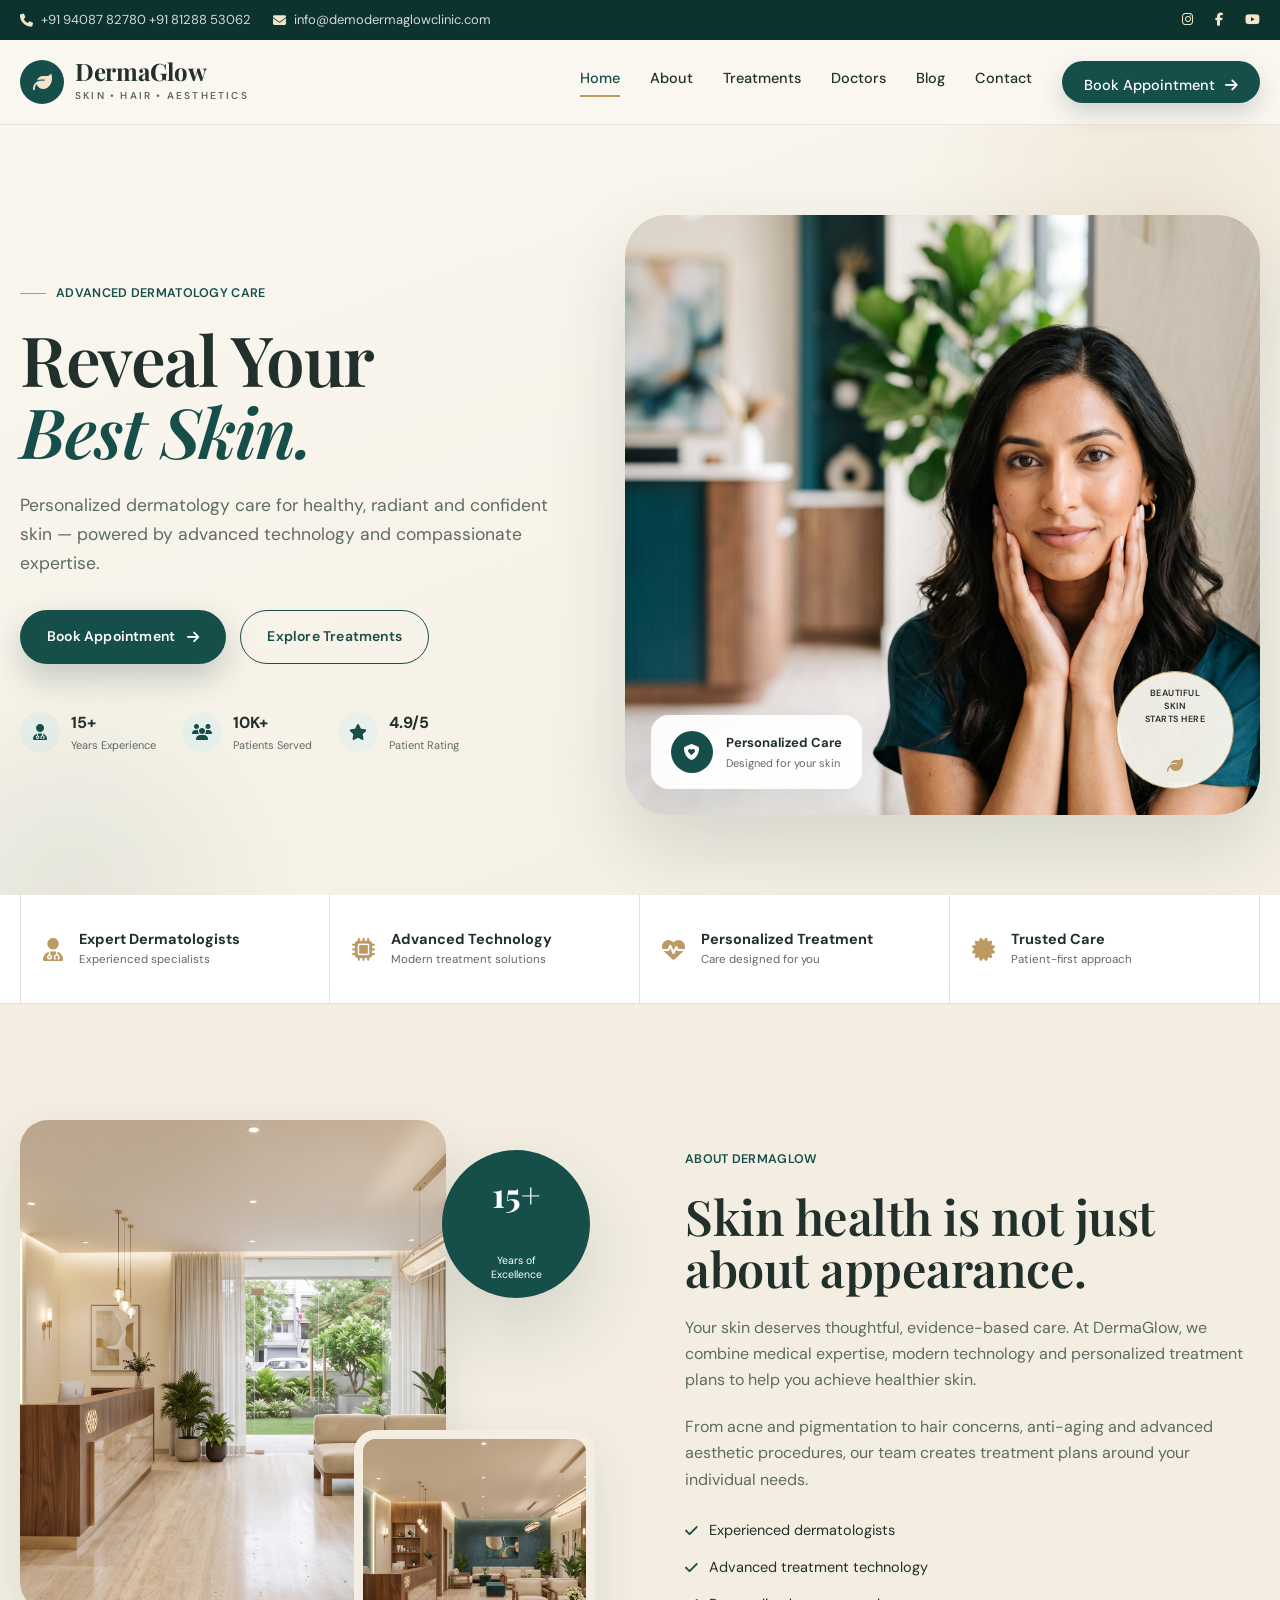
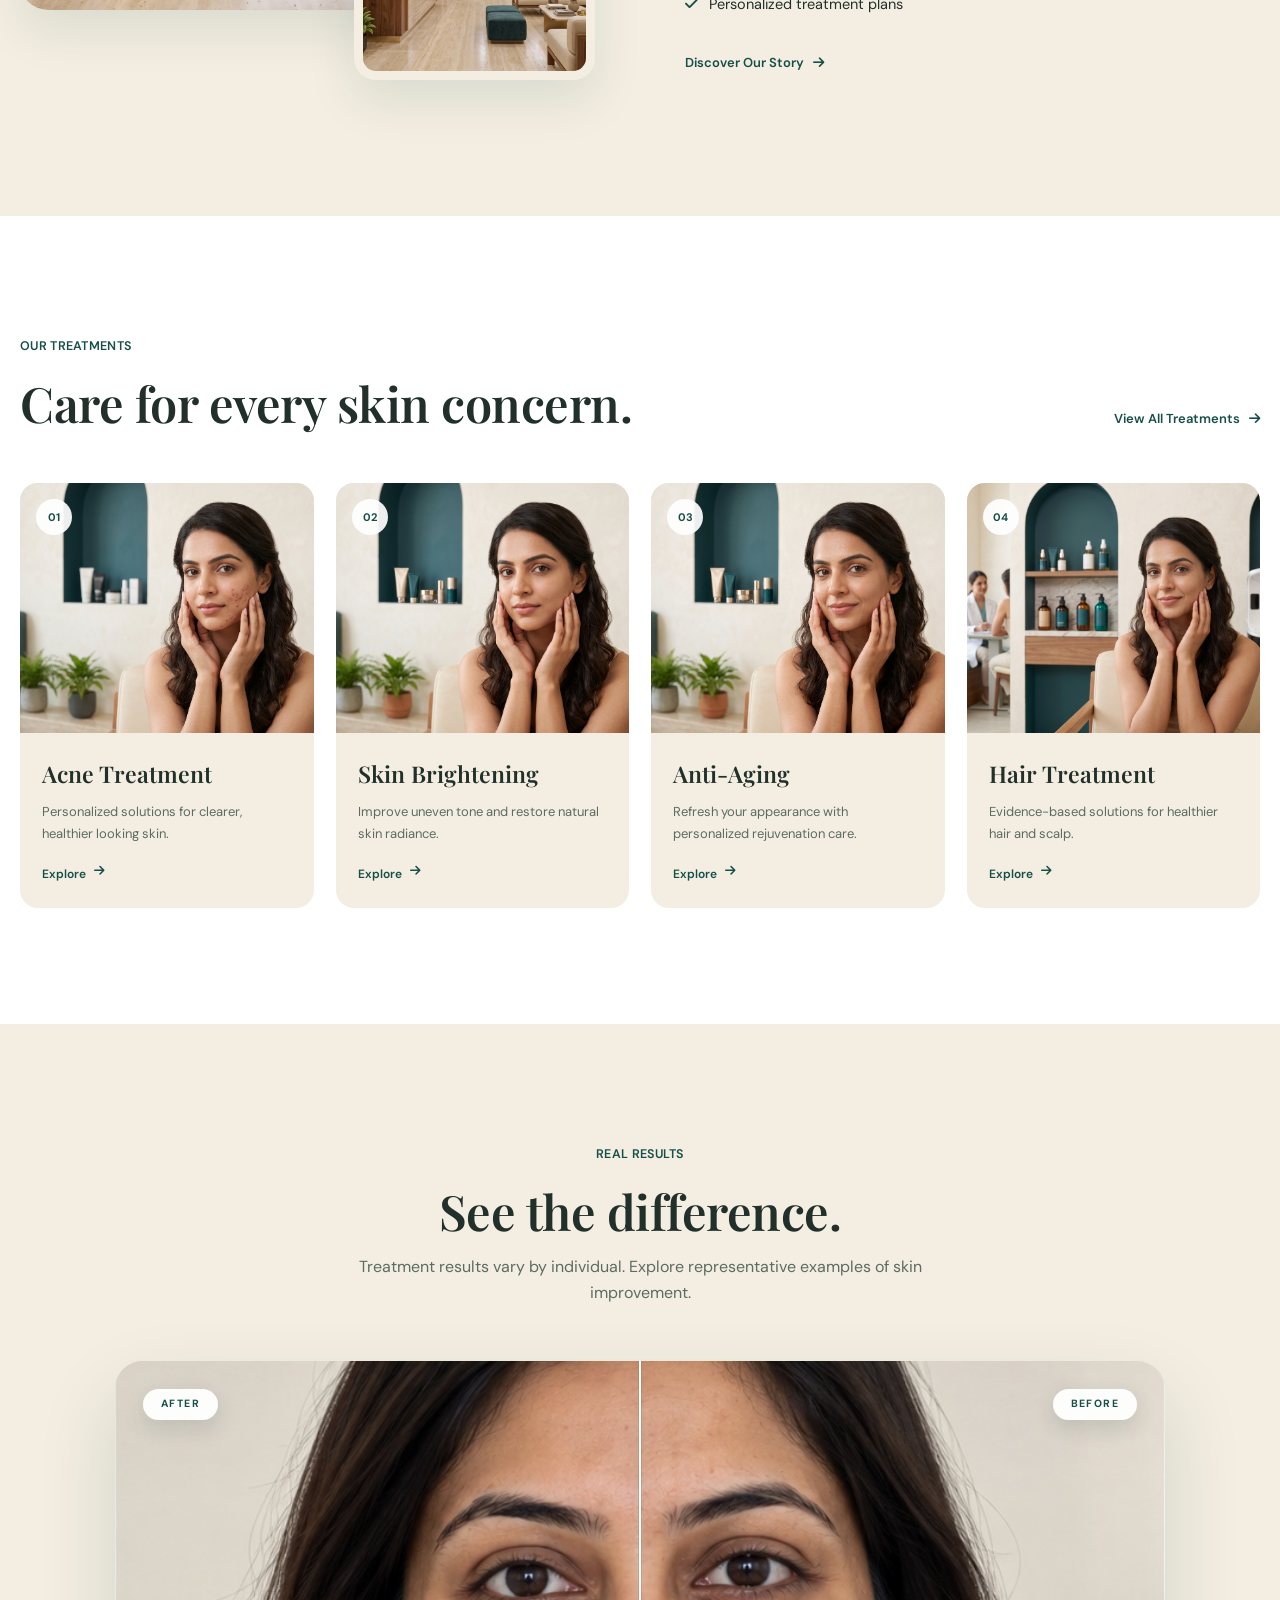
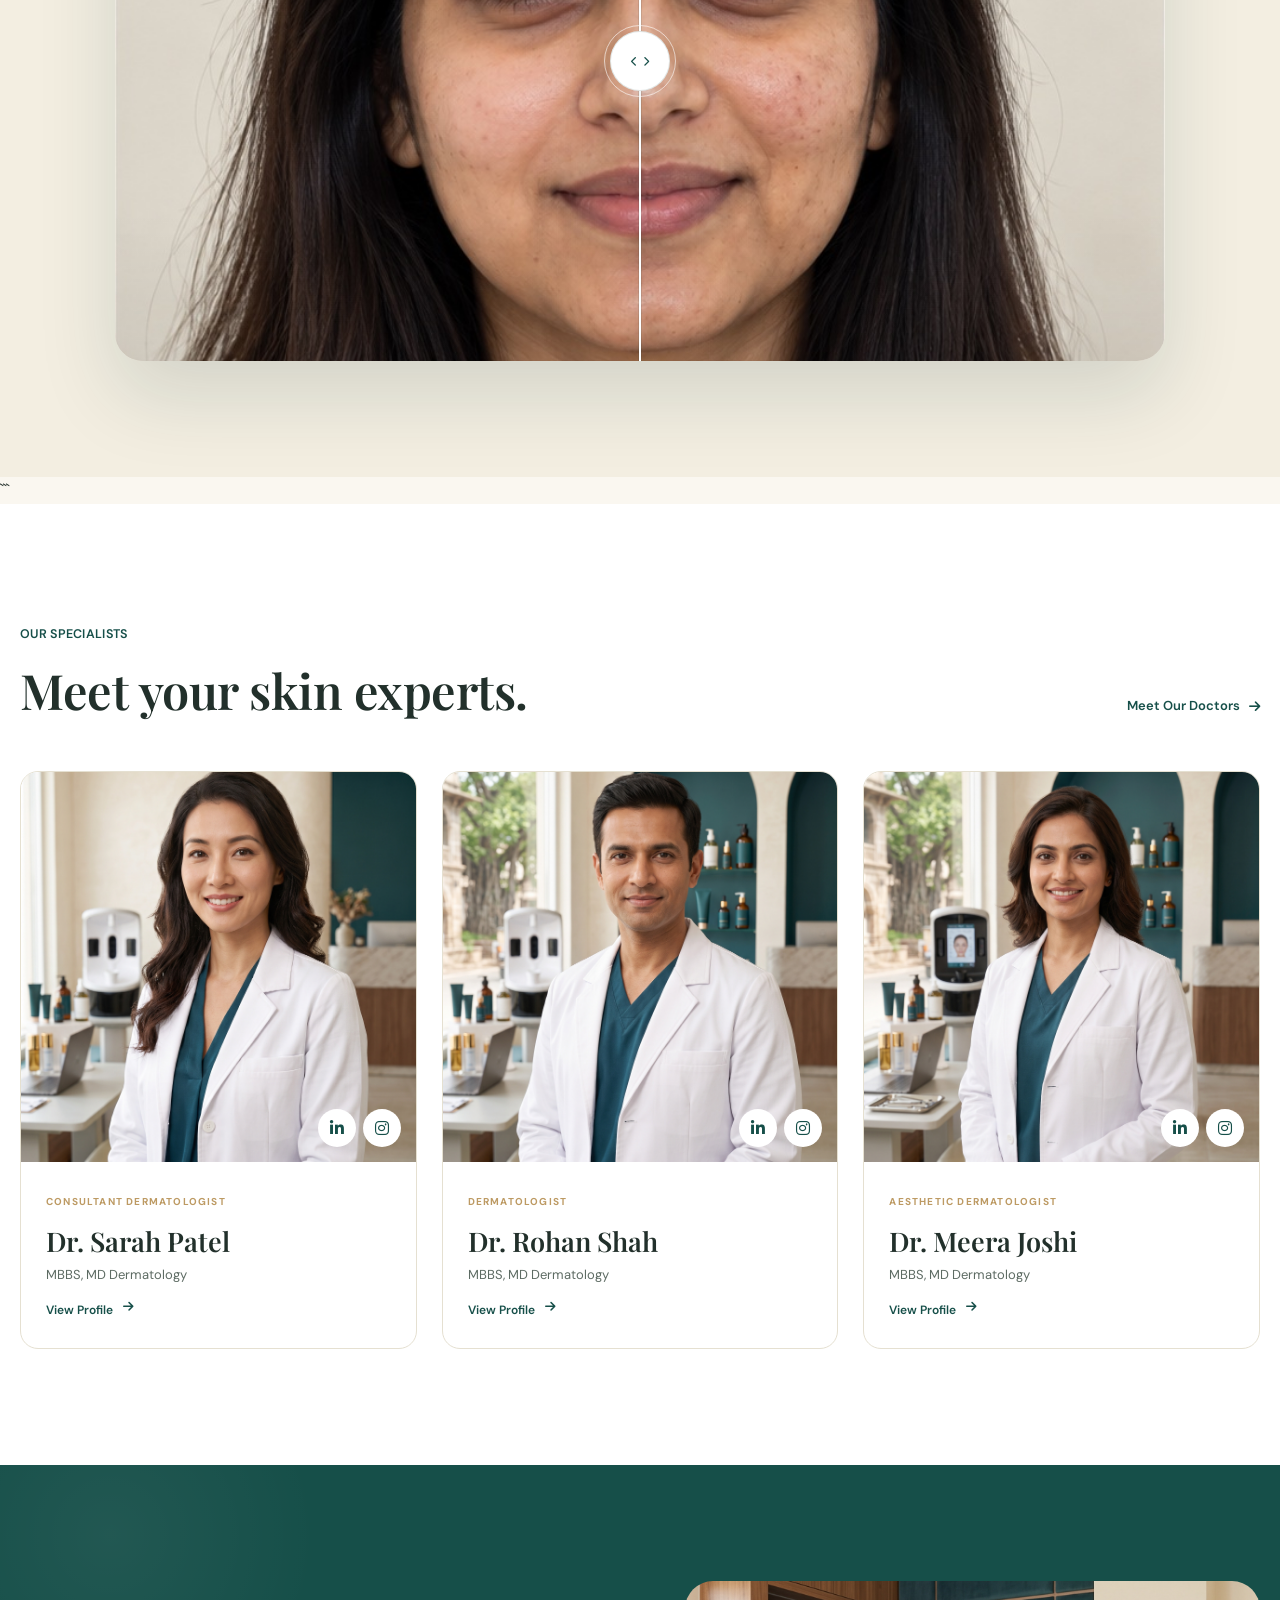
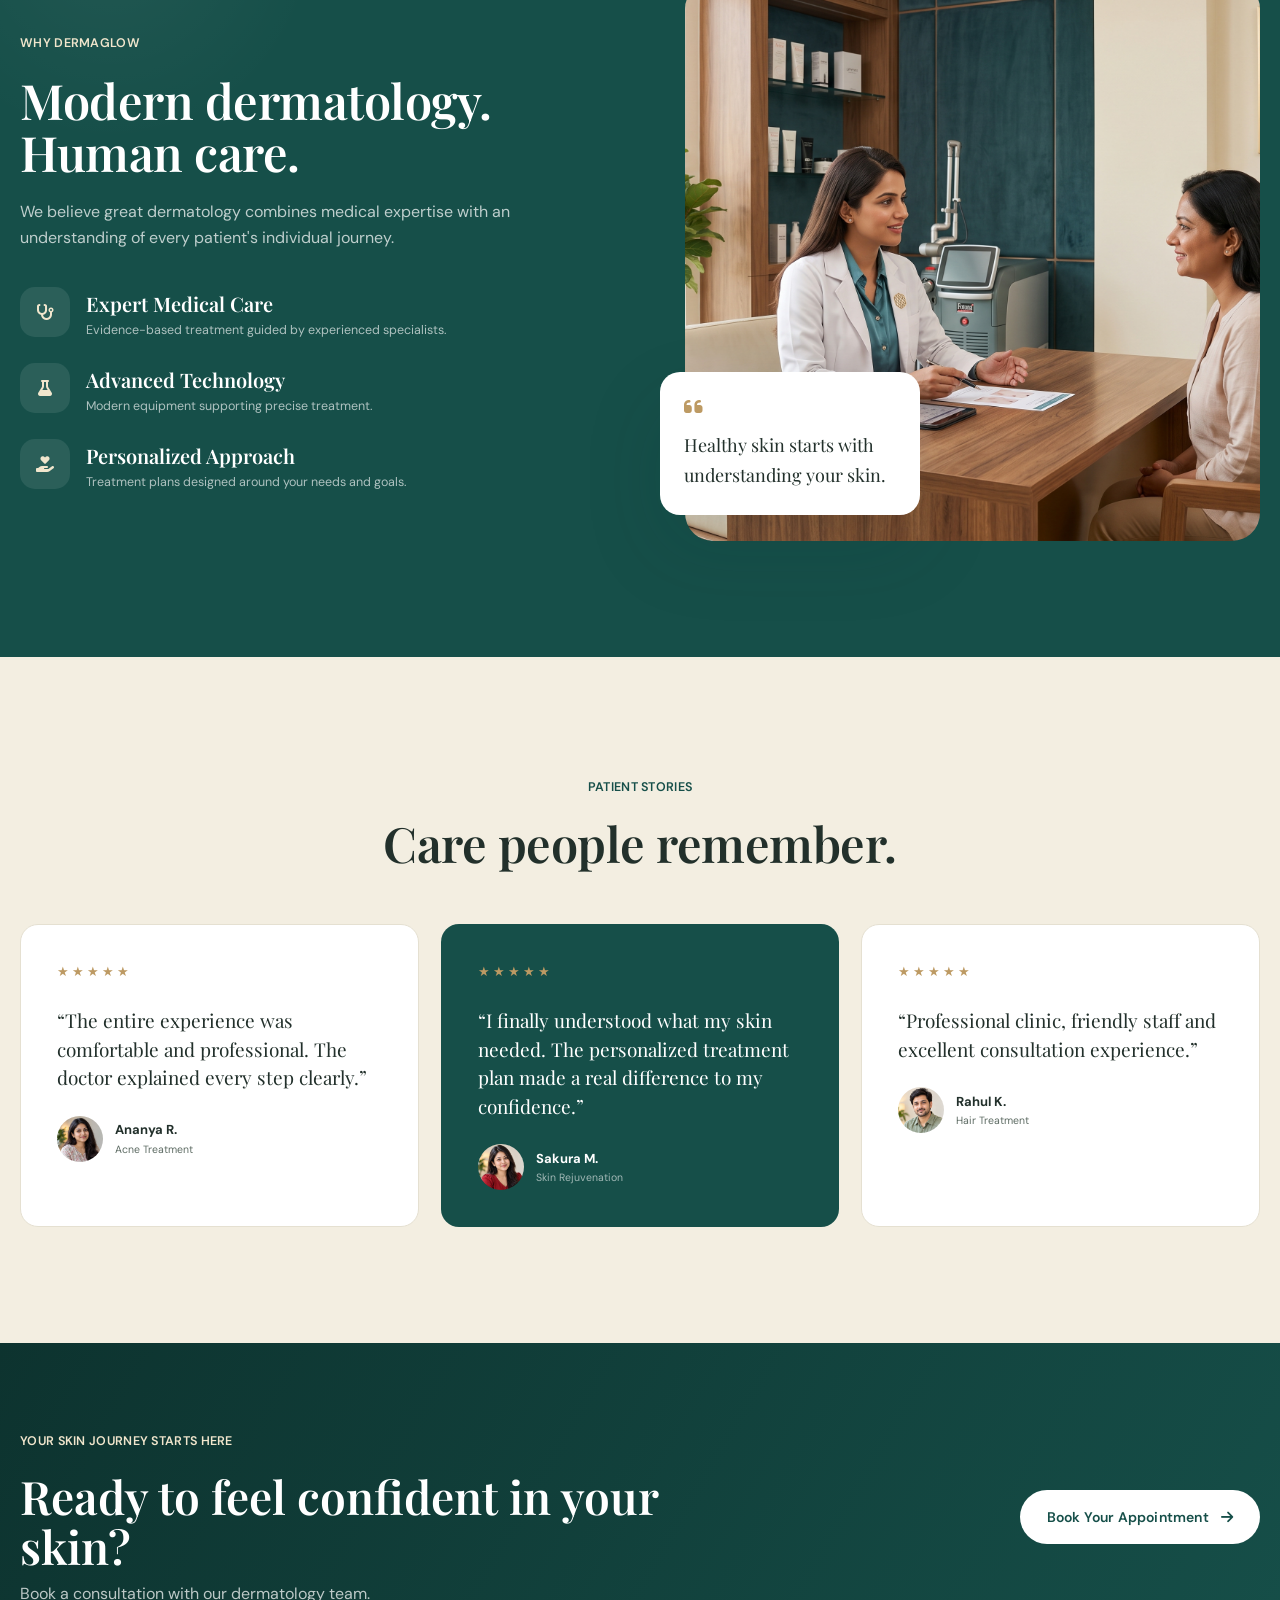
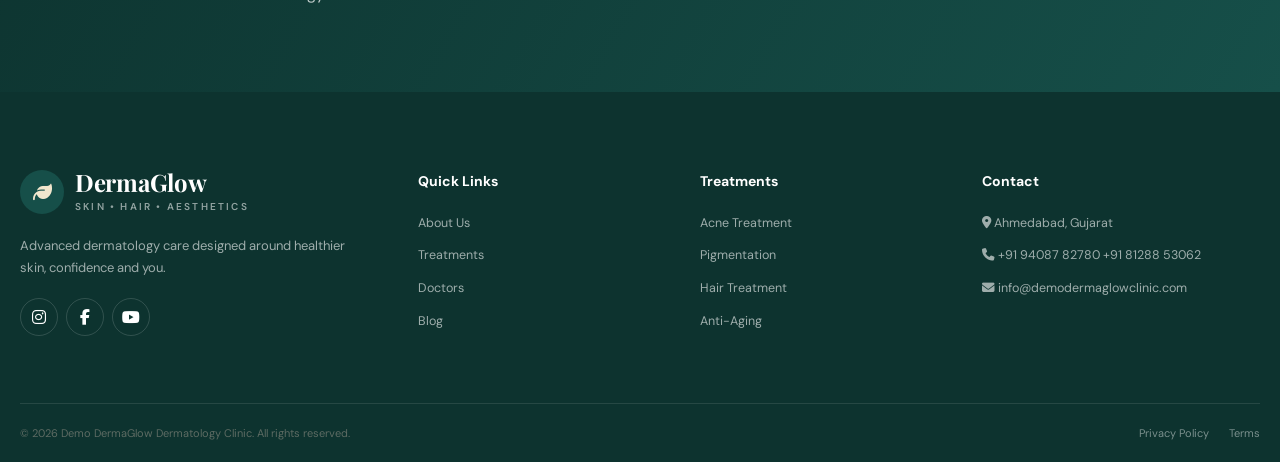
==== index.html @ d6224251 "Initial DermaGlow dermatology clinic website" ====
<!DOCTYPE html>
<html lang="en">

<head>
    <meta charset="UTF-8">

    <meta name="viewport"
          content="width=device-width, initial-scale=1.0">

    <meta name="description"
          content="DermaGlow Dermatology Clinic - Advanced dermatology, skin, hair and aesthetic treatments.">

    <meta name="keywords"
          content="dermatologist, skin clinic, acne treatment, pigmentation, hair treatment, laser treatment">

    <meta name="author"
          content="DermaGlow Dermatology Clinic">

    <title>DermaGlow | Advanced Dermatology & Skin Care</title>

    <!-- Google Fonts -->
    <link rel="preconnect" href="https://fonts.googleapis.com">
<link rel="icon"
      type="image/png"
      href="assets/icons/favicon.png">
    <link rel="preconnect"
          href="https://fonts.gstatic.com"
          crossorigin>

    <link href="https://fonts.googleapis.com/css2?family=DM+Sans:wght@400;500;600;700&family=Playfair+Display:wght@500;600;700&display=swap"
          rel="stylesheet">

    <!-- Font Awesome -->
    <link rel="stylesheet"
          href="https://cdnjs.cloudflare.com/ajax/libs/font-awesome/6.6.0/css/all.min.css">

    <!-- CSS -->
    <link rel="stylesheet" href="assets/css/style.css">

    <link rel="stylesheet"
          href="assets/css/responsive.css">

    <link rel="stylesheet"
          href="assets/css/animations.css">
</head>

<body>

    <!-- =========================
         HEADER
    ========================== -->

    <header class="site-header">

        <div class="top-bar">

            <div class="container top-bar-inner">

                <div class="top-left">
                    <span>
                        <i class="fa-solid fa-phone"></i>
                        +91 94087 82780
+91 81288 53062
                    </span>

                    <span>
                        <i class="fa-solid fa-envelope"></i>
                        info@demodermaglowclinic.com
                    </span>
                </div>

                <div class="top-right">

                    <a href="#">
                        <i class="fa-brands fa-instagram"></i>
                    </a>

                    <a href="#">
                        <i class="fa-brands fa-facebook-f"></i>
                    </a>

                    <a href="#">
                        <i class="fa-brands fa-youtube"></i>
                    </a>

                </div>

            </div>

        </div>


        <nav class="navbar">

            <div class="container nav-container">

                <a href="index.html" class="logo">

                    <span class="logo-symbol">
                        <i class="fa-solid fa-leaf"></i>
                    </span>

                    <span>
                        <strong>DermaGlow</strong>
                        <small>SKIN • HAIR • AESTHETICS</small>
                    </span>

                </a>


                <button class="mobile-menu-btn"
                        id="mobileMenuBtn"
                        aria-label="Open menu">

                    <i class="fa-solid fa-bars"></i>

                </button>


                <div class="nav-menu" id="navMenu">

                    <a href="index.html" class="active">
                        Home
                    </a>

                    <a href="about.html">
                        About
                    </a>

                    <a href="treatments.html">
                        Treatments
                    </a>

                    <a href="doctors.html">
                        Doctors
                    </a>

                    <a href="blog.html">
                        Blog
                    </a>

                    <a href="contact.html">
                        Contact
                    </a>

                    <a href="appointment.html"
                       class="nav-appointment">

                        Book Appointment
                        <i class="fa-solid fa-arrow-right"></i>

                    </a>

                </div>

            </div>

        </nav>

    </header>


    <main>

        <!-- =========================
             HERO
        ========================== -->

        <section class="hero">

            <div class="container hero-grid">

                <div class="hero-content">

                    <span class="eyebrow">
                        <span></span>
                        ADVANCED DERMATOLOGY CARE
                    </span>

                    <h1>
                        Reveal Your
                        <span>Best Skin.</span>
                    </h1>

                    <p>
                        Personalized dermatology care for healthy,
                        radiant and confident skin — powered by
                        advanced technology and compassionate expertise.
                    </p>


                    <div class="hero-buttons">

                        <a href="appointment.html"
                           class="btn btn-primary">

                            Book Appointment

                            <i class="fa-solid fa-arrow-right"></i>

                        </a>

                        <a href="treatments.html"
                           class="btn btn-outline">

                            Explore Treatments

                        </a>

                    </div>


                    <div class="hero-trust">

                        <div class="trust-item">

                            <div class="trust-icon">
                                <i class="fa-solid fa-user-doctor"></i>
                            </div>

                            <div>
                                <strong>15+</strong>
                                <span>Years Experience</span>
                            </div>

                        </div>


                        <div class="trust-item">

                            <div class="trust-icon">
                                <i class="fa-solid fa-users"></i>
                            </div>

                            <div>
                                <strong>10K+</strong>
                                <span>Patients Served</span>
                            </div>

                        </div>


                        <div class="trust-item">

                            <div class="trust-icon">
                                <i class="fa-solid fa-star"></i>
                            </div>

                            <div>
                                <strong>4.9/5</strong>
                                <span>Patient Rating</span>
                            </div>

                        </div>

                    </div>

                </div>


                <!-- HERO IMAGE -->

                <div class="hero-visual">

                    <div class="hero-image-wrapper">

                        <img src="assets/images/hero/hero-skin.png"
                             alt="Dermatology skin care"
                             class="hero-image">

                        <div class="hero-floating-card">

                            <div class="floating-icon">
                                <i class="fa-solid fa-shield-heart"></i>
                            </div>

                            <div>
                                <strong>Personalized Care</strong>

                                <span>
                                    Designed for your skin
                                </span>
                            </div>

                        </div>


                        <div class="hero-circle">

                            <span>
                                BEAUTIFUL
                                <br>
                                SKIN
                                <br>
                                STARTS HERE
                            </span>

                            <i class="fa-solid fa-leaf"></i>

                        </div>

                    </div>

                </div>

            </div>

        </section>


        <!-- =========================
             TRUST SECTION
        ========================== -->

        <section class="trust-section">

            <div class="container trust-grid">

                <div class="trust-box">

                    <i class="fa-solid fa-user-doctor"></i>

                    <div>
                        <strong>Expert Dermatologists</strong>
                        <span>Experienced specialists</span>
                    </div>

                </div>


                <div class="trust-box">

                    <i class="fa-solid fa-microchip"></i>

                    <div>
                        <strong>Advanced Technology</strong>
                        <span>Modern treatment solutions</span>
                    </div>

                </div>


                <div class="trust-box">

                    <i class="fa-solid fa-heart-pulse"></i>

                    <div>
                        <strong>Personalized Treatment</strong>
                        <span>Care designed for you</span>
                    </div>

                </div>


                <div class="trust-box">

                    <i class="fa-solid fa-certificate"></i>

                    <div>
                        <strong>Trusted Care</strong>
                        <span>Patient-first approach</span>
                    </div>

                </div>

            </div>

        </section>


        <!-- =========================
             ABOUT
        ========================== -->

        <section class="section about-section">

            <div class="container about-grid">

                <div class="about-images">

                    <div class="about-main-image">

                        <img src="assets/images/clinic/clinic.jpg"
                             alt="DermaGlow clinic">

                    </div>


                    <div class="about-small-image">

                        <img src="assets/images/clinic/clinic-environment.jpg"
                             alt="Clinic environment">

                    </div>


                    <div class="experience-card">

                        <strong>15+</strong>

                        <span>
                            Years of
                            <br>
                            Excellence
                        </span>

                    </div>

                </div>


                <div class="about-content">

                    <span class="eyebrow">
                        ABOUT DERMAGLOW
                    </span>

                    <h2>
                        Skin health is not
                        just about appearance.
                    </h2>

                    <p>
                        Your skin deserves thoughtful, evidence-based
                        care. At DermaGlow, we combine medical expertise,
                        modern technology and personalized treatment plans
                        to help you achieve healthier skin.
                    </p>

                    <p>
                        From acne and pigmentation to hair concerns,
                        anti-aging and advanced aesthetic procedures,
                        our team creates treatment plans around your
                        individual needs.
                    </p>


                    <div class="about-points">

                        <div>
                            <i class="fa-solid fa-check"></i>
                            <span>Experienced dermatologists</span>
                        </div>

                        <div>
                            <i class="fa-solid fa-check"></i>
                            <span>Advanced treatment technology</span>
                        </div>

                        <div>
                            <i class="fa-solid fa-check"></i>
                            <span>Personalized treatment plans</span>
                        </div>

                    </div>


                    <a href="about.html"
                       class="text-link">

                        Discover Our Story

                        <i class="fa-solid fa-arrow-right"></i>

                    </a>

                </div>

            </div>

        </section>


        <!-- =========================
             TREATMENTS
        ========================== -->

        <section class="section treatments-section">

            <div class="container">

                <div class="section-heading">

                    <div>

                        <span class="eyebrow">
                            OUR TREATMENTS
                        </span>

                        <h2>
                            Care for every
                            skin concern.
                        </h2>

                    </div>

                    <a href="treatments.html"
                       class="text-link">

                        View All Treatments

                        <i class="fa-solid fa-arrow-right"></i>

                    </a>

                </div>


                <div class="treatment-grid">

                    <article class="treatment-card">

                        <div class="treatment-image">

                            <img src="assets/images/treatments/acne.jpg"
                                 alt="Acne treatment">

                            <span class="treatment-number">
                                01
                            </span>

                        </div>

                        <div class="treatment-content">

                            <h3>Acne Treatment</h3>

                            <p>
                                Personalized solutions for clearer,
                                healthier looking skin.
                            </p>

                            <a href="treatments.html">
                                Explore
                                <i class="fa-solid fa-arrow-right"></i>
                            </a>

                        </div>

                    </article>


                    <article class="treatment-card">

                        <div class="treatment-image">

                            <img src="assets/images/treatments/pigmentation.jpg"
                                 alt="Pigmentation treatment">

                            <span class="treatment-number">
                                02
                            </span>

                        </div>

                        <div class="treatment-content">

                            <h3>Skin Brightening</h3>

                            <p>
                                Improve uneven tone and restore
                                natural skin radiance.
                            </p>

                            <a href="treatments.html">
                                Explore
                                <i class="fa-solid fa-arrow-right"></i>
                            </a>

                        </div>

                    </article>


                    <article class="treatment-card">

                        <div class="treatment-image">

                            <img src="assets/images/treatments/anti-aging.jpg"
                                 alt="Anti aging treatment">

                            <span class="treatment-number">
                                03
                            </span>

                        </div>

                        <div class="treatment-content">

                            <h3>Anti-Aging</h3>

                            <p>
                                Refresh your appearance with
                                personalized rejuvenation care.
                            </p>

                            <a href="treatments.html">
                                Explore
                                <i class="fa-solid fa-arrow-right"></i>
                            </a>

                        </div>

                    </article>


                    <article class="treatment-card">

                        <div class="treatment-image">

                            <img src="assets/images/treatments/hair.jpg"
                                 alt="Hair treatment">

                            <span class="treatment-number">
                                04
                            </span>

                        </div>

                        <div class="treatment-content">

                            <h3>Hair Treatment</h3>

                            <p>
                                Evidence-based solutions for
                                healthier hair and scalp.
                            </p>

                            <a href="treatments.html">
                                Explore
                                <i class="fa-solid fa-arrow-right"></i>
                            </a>

                        </div>

                    </article>

                </div>

            </div>

        </section>


        <!-- =========================
             BEFORE AFTER
        ========================== -->

        <!-- <section class="section results-section">

            <div class="container">

                <div class="section-heading centered">

                    <span class="eyebrow">
                        REAL RESULTS
                    </span>

                    <h2>
                        See the difference.
                    </h2>

                    <p>
                        Treatment results vary by individual.
                        Explore representative examples of skin
                        improvement.
                    </p>

                </div>


                <div class="comparison">

                    <div class="comparison-after">

                        <img src="assets/images/before-after/after.jpg"
                             alt="After dermatology treatment">

                        <span class="comparison-label after-label">
                            AFTER
                        </span>

                    </div>


                    <div class="comparison-before">

                        <img src="assets/images/before-after/before.jpg"
                             alt="Before dermatology treatment">

                        <span class="comparison-label before-label">
                            BEFORE
                        </span>

                    </div>


                    <div class="comparison-handle">

                        <span>
                            <i class="fa-solid fa-arrows-left-right"></i>
                        </span>

                    </div>

                </div>

            </div>

        </section> -->
       
<section class="section results-section">

    <div class="container">

        <div class="section-heading centered">

            <span class="eyebrow">
                REAL RESULTS
            </span>

            <h2>
                See the difference.
            </h2>

            <p>
                Treatment results vary by individual.
                Explore representative examples of skin improvement.
            </p>

        </div>


        <div class="ba-container">

            <div class="ba-comparison"
                 id="baComparison"
                 aria-label="Before and after treatment comparison">

                <!-- AFTER IMAGE - FULL BACKGROUND -->
                <div class="ba-after" id="baAfter">

                    <img src="assets/images/before-after/after.jpg"
                         alt="After dermatology treatment">

                </div>


                <!-- BEFORE IMAGE -->
                <div class="ba-before">

                    <img src="assets/images/before-after/before.jpg"
                         alt="Before dermatology treatment">

                </div>


                <!-- BEFORE LABEL -->
                <span class="ba-label ba-before-label">
                    AFTER
                </span>


                <!-- AFTER LABEL -->
                <span class="ba-label ba-after-label">
                    BEFORE
                </span>


                <!-- AUTO CURSOR DIVIDER -->
                <div class="ba-divider"
                     id="baDivider">

                    <div class="ba-handle">

                        <i class="fa-solid fa-chevron-left"></i>

                        <i class="fa-solid fa-chevron-right"></i>

                    </div>

                </div>

            </div>

        </div>

    </div>

</section>
```



        <!-- =========================
             DOCTORS
        ========================== -->

        <section class="section doctors-section">

            <div class="container">

                <div class="section-heading">

                    <div>

                        <span class="eyebrow">
                            OUR SPECIALISTS
                        </span>

                        <h2>
                            Meet your skin experts.
                        </h2>

                    </div>

                    <a href="doctors.html"
                       class="text-link">

                        Meet Our Doctors
                        <i class="fa-solid fa-arrow-right"></i>

                    </a>

                </div>


                <div class="doctor-grid">

                    <article class="doctor-card">

                        <div class="doctor-image">

                            <img src="assets/images/doctors/doctor-1.jpg"
                                 alt="Dr. Sarah Patel">

                            <div class="doctor-social">

                                <a href="#">
                                    <i class="fa-brands fa-linkedin-in"></i>
                                </a>

                                <a href="#">
                                    <i class="fa-brands fa-instagram"></i>
                                </a>

                            </div>

                        </div>

                        <div class="doctor-info">

                            <span>
                                CONSULTANT DERMATOLOGIST
                            </span>

                            <h3>
                                Dr. Sarah Patel
                            </h3>

                            <p>
                                MBBS, MD Dermatology
                            </p>

                            <a href="doctor-details.html">
                                View Profile
                                <i class="fa-solid fa-arrow-right"></i>
                            </a>

                        </div>

                    </article>


                    <article class="doctor-card">

                        <div class="doctor-image">

                            <img src="assets/images/doctors/doctor-2.jpg"
                                 alt="Dr. Rohan Shah">

                            <div class="doctor-social">

                                <a href="#">
                                    <i class="fa-brands fa-linkedin-in"></i>
                                </a>

                                <a href="#">
                                    <i class="fa-brands fa-instagram"></i>
                                </a>

                            </div>

                        </div>

                        <div class="doctor-info">

                            <span>
                                DERMATOLOGIST
                            </span>

                            <h3>
                                Dr. Rohan Shah
                            </h3>

                            <p>
                                MBBS, MD Dermatology
                            </p>

                            <a href="doctor-details.html">
                                View Profile
                                <i class="fa-solid fa-arrow-right"></i>
                            </a>

                        </div>

                    </article>


                    <article class="doctor-card">

                        <div class="doctor-image">

                            <img src="assets/images/doctors/doctor-3.jpg"
                                 alt="Dr. Meera Joshi">

                            <div class="doctor-social">

                                <a href="#">
                                    <i class="fa-brands fa-linkedin-in"></i>
                                </a>

                                <a href="#">
                                    <i class="fa-brands fa-instagram"></i>
                                </a>

                            </div>

                        </div>

                        <div class="doctor-info">

                            <span>
                                AESTHETIC DERMATOLOGIST
                            </span>

                            <h3>
                                Dr. Meera Joshi
                            </h3>

                            <p>
                                MBBS, MD Dermatology
                            </p>

                            <a href="doctor-details.html">
                                View Profile
                                <i class="fa-solid fa-arrow-right"></i>
                            </a>

                        </div>

                    </article>

                </div>

            </div>

        </section>


        <!-- =========================
             WHY US
        ========================== -->

        <section class="why-section">

            <div class="container why-grid">

                <div class="why-content">

                    <span class="eyebrow">
                        WHY DERMAGLOW
                    </span>

                    <h2>
                        Modern dermatology.
                        Human care.
                    </h2>

                    <p>
                        We believe great dermatology combines
                        medical expertise with an understanding
                        of every patient's individual journey.
                    </p>


                    <div class="why-list">

                        <div class="why-item">

                            <div class="why-icon">
                                <i class="fa-solid fa-stethoscope"></i>
                            </div>

                            <div>
                                <h3>Expert Medical Care</h3>
                                <p>
                                    Evidence-based treatment guided
                                    by experienced specialists.
                                </p>
                            </div>

                        </div>


                        <div class="why-item">

                            <div class="why-icon">
                                <i class="fa-solid fa-flask"></i>
                            </div>

                            <div>
                                <h3>Advanced Technology</h3>
                                <p>
                                    Modern equipment supporting
                                    precise treatment.
                                </p>
                            </div>

                        </div>


                        <div class="why-item">

                            <div class="why-icon">
                                <i class="fa-solid fa-hand-holding-heart"></i>
                            </div>

                            <div>
                                <h3>Personalized Approach</h3>
                                <p>
                                    Treatment plans designed around
                                    your needs and goals.
                                </p>
                            </div>

                        </div>

                    </div>

                </div>


                <div class="why-image">

                    <img src="assets/images/clinic/consultation.jpg"
                         alt="Dermatologist consultation">

                    <div class="quote-card">

                        <i class="fa-solid fa-quote-left"></i>

                        <p>
                            Healthy skin starts with
                            understanding your skin.
                        </p>

                    </div>

                </div>

            </div>

        </section>


        <!-- =========================
             TESTIMONIALS
        ========================== -->

        <section class="section testimonials-section">

            <div class="container">

                <div class="section-heading centered">

                    <span class="eyebrow">
                        PATIENT STORIES
                    </span>

                    <h2>
                        Care people remember.
                    </h2>

                </div>


                <div class="testimonial-grid">

                    <article class="testimonial-card">

                        <div class="stars">
                            ★★★★★
                        </div>

                        <p>
                            “The entire experience was comfortable
                            and professional. The doctor explained
                            every step clearly.”
                        </p>

                        <div class="testimonial-person">

                            <img src="assets/images/testimonials/patient-1.jpg"
                                 alt="Patient">

                            <div>
                                <strong>
                                    Ananya R.
                                </strong>

                                <span>
                                    Acne Treatment
                                </span>
                            </div>

                        </div>

                    </article>


                    <article class="testimonial-card featured">

                        <div class="stars">
                            ★★★★★
                        </div>

                        <p>
                            “I finally understood what my skin needed.
                            The personalized treatment plan made
                            a real difference to my confidence.”
                        </p>

                        <div class="testimonial-person">

                            <img src="assets/images/testimonials/patient-2.jpg"
                                 alt="Patient">

                            <div>
                                <strong>
                                    Sakura M.
                                </strong>

                                <span>
                                    Skin Rejuvenation
                                </span>
                            </div>

                        </div>

                    </article>


                    <article class="testimonial-card">

                        <div class="stars">
                            ★★★★★
                        </div>

                        <p>
                            “Professional clinic, friendly staff and
                            excellent consultation experience.”
                        </p>

                        <div class="testimonial-person">

                            <img src="assets/images/testimonials/patient-3.jpg"
                                 alt="Patient">

                            <div>
                                <strong>
                                    Rahul K.
                                </strong>

                                <span>
                                    Hair Treatment
                                </span>

                            </div>

                        </div>

                    </article>

                </div>

            </div>

        </section>


        <!-- =========================
             APPOINTMENT CTA
        ========================== -->

        <section class="appointment-cta">

            <div class="container appointment-cta-inner">

                <div>

                    <span class="eyebrow light">
                        YOUR SKIN JOURNEY STARTS HERE
                    </span>

                    <h2>
                        Ready to feel confident
                        in your skin?
                    </h2>

                    <p>
                        Book a consultation with our dermatology team.
                    </p>

                </div>


                <a href="appointment.html"
                   class="btn btn-light">

                    Book Your Appointment

                    <i class="fa-solid fa-arrow-right"></i>

                </a>

            </div>

        </section>


    </main>


    <!-- =========================
         FOOTER
    ========================== -->

    <footer class="footer">

        <div class="container footer-grid">

            <div class="footer-brand">

                <a href="index.html"
                   class="logo footer-logo">

                    <span class="logo-symbol">
                        <i class="fa-solid fa-leaf"></i>
                    </span>

                    <span>
                        <strong>DermaGlow</strong>
                        <small>SKIN • HAIR • AESTHETICS</small>
                    </span>

                </a>

                <p>
                    Advanced dermatology care designed around
                    healthier skin, confidence and you.
                </p>


                <div class="footer-social">

                    <a href="#">
                        <i class="fa-brands fa-instagram"></i>
                    </a>

                    <a href="#">
                        <i class="fa-brands fa-facebook-f"></i>
                    </a>

                    <a href="#">
                        <i class="fa-brands fa-youtube"></i>
                    </a>

                </div>

            </div>


            <div class="footer-column">

                <h3>Quick Links</h3>

                <a href="about.html">About Us</a>
                <a href="treatments.html">Treatments</a>
                <a href="doctors.html">Doctors</a>
                <a href="blog.html">Blog</a>

            </div>


            <div class="footer-column">

                <h3>Treatments</h3>

                <a href="treatments.html">Acne Treatment</a>
                <a href="treatments.html">Pigmentation</a>
                <a href="treatments.html">Hair Treatment</a>
                <a href="treatments.html">Anti-Aging</a>

            </div>


            <div class="footer-column">

                <h3>Contact</h3>

                <a href="#">
                    <i class="fa-solid fa-location-dot"></i>
                    Ahmedabad, Gujarat
                </a>

                <a href="tel:+919876543210">
                    <i class="fa-solid fa-phone"></i>
                    +91 94087 82780
+91 81288 53062
                </a>

                <a href="mailto:info@dermaglowclinic.com">
                    <i class="fa-solid fa-envelope"></i>
                    info@demodermaglowclinic.com
                </a>

            </div>

        </div>


        <div class="container footer-bottom">

            <p>
                © 2026 Demo DermaGlow Dermatology Clinic.
                All rights reserved.
            </p>

            <div>
                <a href="#">Privacy Policy</a>
                <a href="#">Terms</a>
            </div>

        </div>

    </footer>


    <!-- JavaScript -->

    <script src="assets/js/main.js"></script>

    <script src="assets/js/before-after.js"></script>

</body>

</html>
---- assets/css/style.css ----
/* =========================================================
   DERMAGLOW DERMATOLOGY CLINIC
   Premium 2026 redesign — botanical teal, sage, warm ivory
   All original class names preserved. Single source of truth
   for every component, including .ba-* (see section 24).
========================================================= */

:root {

    /* ---- core palette ---- */
    --primary:        #164f49;   /* deep botanical teal   */
    --primary-dark:   #0d332f;
    --primary-soft:   #3d7168;   /* lighter teal for text on dark */
    --primary-light:  #e9f0ec;   /* pale teal wash         */

    --sage:           #8fa593;
    --sage-soft:      #eef2ea;

    --champagne:      #bd9a63;
    --champagne-soft: #f1e6cd;

    --ivory:          #faf7f0;
    --cream:          #f3eee1;
    --white:          #ffffff;

    /* ---- text ---- */
    --text:           #22302b;   /* charcoal, green undertone */
    --text-light:     #5d6b63;   /* legacy alias, kept for compatibility */
    --text-soft:      #5d6b63;
    --muted:          #8b978f;

    --border:         #e5e0d1;

    --danger:         #b5584f;

    /* ---- shadows ---- */
    --shadow-sm:      0 8px 26px rgba(13, 51, 47, .07);
    --shadow-md:      0 20px 50px rgba(13, 51, 47, .10);
    --shadow-lg:      0 34px 80px rgba(13, 51, 47, .14);
    --shadow-soft:    var(--shadow-sm);
    --shadow-medium:  var(--shadow-md);
    --shadow-luxury:  var(--shadow-lg);

    /* ---- radius ---- */
    --radius-sm:  10px;
    --radius-md:  18px;
    --radius-lg:  28px;
    --radius-xl:  42px;

    --container: 1240px;

    --ease: cubic-bezier(.22, .61, .36, 1);
    --transition: all .4s var(--ease);
}


/* =========================================================
   RESET
========================================================= */

* {
    margin: 0;
    padding: 0;
    box-sizing: border-box;
}

html {
    scroll-behavior: smooth;
}

body {
    font-family: "DM Sans", -apple-system, sans-serif;
    background: var(--ivory);
    color: var(--text);
    line-height: 1.65;
    overflow-x: hidden;
    -webkit-font-smoothing: antialiased;
}

img {
    width: 100%;
    display: block;
    max-width: 100%;
}

a {
    color: inherit;
    text-decoration: none;
}

button, input, textarea, select {
    font-family: inherit;
    font-size: inherit;
}

button {
    cursor: pointer;
}

:focus-visible {
    outline: 2px solid var(--champagne);
    outline-offset: 3px;
    border-radius: 4px;
}

@media (prefers-reduced-motion: reduce) {
    *, *::before, *::after {
        animation-duration: 0.001ms !important;
        animation-iteration-count: 1 !important;
        transition-duration: 0.001ms !important;
        scroll-behavior: auto !important;
    }
}


/* =========================================================
   TYPOGRAPHY
========================================================= */

h1, h2, h3, h4 {
    font-family: "Playfair Display", Georgia, serif;
    font-weight: 600;
    color: var(--text);
}

p {
    color: var(--text-soft);
}

.container {
    width: min(100% - 40px, var(--container));
    margin-inline: auto;
}


/* =========================================================
   TOP BAR
========================================================= */

.top-bar {
    background: var(--primary-dark);
    color: rgba(255, 255, 255, .82);
    font-size: 13px;
}

.top-bar-inner {
    min-height: 40px;
    display: flex;
    justify-content: space-between;
    align-items: center;
}

.top-left,
.top-right {
    display: flex;
    align-items: center;
    gap: 22px;
}

.top-left span {
    display: flex;
    align-items: center;
    gap: 8px;
}

.top-bar i {
    color: var(--champagne-soft);
}

.top-right a {
    transition: var(--transition);
}

.top-right a:hover {
    color: var(--champagne-soft);
}


/* =========================================================
   NAVBAR
========================================================= */

.navbar {
    background: rgba(250, 247, 240, .88);
    backdrop-filter: blur(18px);
    -webkit-backdrop-filter: blur(18px);
    position: sticky;
    top: 0;
    z-index: 1000;
    border-bottom: 1px solid rgba(229, 224, 209, .7);
}

.nav-container {
    min-height: 84px;
    display: flex;
    align-items: center;
    justify-content: space-between;
}

.logo {
    display: flex;
    align-items: center;
    gap: 11px;
}

.logo-symbol {
    width: 44px;
    height: 44px;
    border-radius: 50%;
    background: var(--primary);
    color: var(--champagne-soft);
    display: grid;
    place-items: center;
    font-size: 19px;
}

.logo strong {
    display: block;
    font-family: "Playfair Display", serif;
    font-size: 24px;
    line-height: 1;
    letter-spacing: -.3px;
}

.logo small {
    display: block;
    margin-top: 5px;
    font-size: 10px;
    letter-spacing: 2.2px;
    font-weight: 600;
    color: var(--text-soft);
}

.nav-menu {
    display: flex;
    align-items: center;
    gap: 30px;
}

.nav-menu > a {
    position: relative;
    font-size: 14.5px;
    font-weight: 500;
    color: var(--text);
    padding-bottom: 6px;
    transition: color .3s var(--ease);
}

.nav-menu > a:not(.nav-appointment)::after {
    content: "";
    position: absolute;
    width: 0;
    height: 1.5px;
    background: var(--champagne);
    bottom: 0;
    left: 0;
    transition: width .35s var(--ease);
}

.nav-menu > a:hover,
.nav-menu > a.active {
    color: var(--primary);
}

.nav-menu > a:hover::after,
.nav-menu > a.active::after {
    width: 100%;
}

.nav-appointment {
    background: var(--primary);
    color: var(--white) !important;
    padding: 13px 22px;
    border-radius: 50px;
    display: flex;
    gap: 10px;
    align-items: center;
    box-shadow: 0 10px 24px rgba(13, 51, 47, .18);
    transition: var(--transition);
}

.nav-appointment:hover {
    background: var(--primary-dark);
    transform: translateY(-2px);
    box-shadow: 0 14px 30px rgba(13, 51, 47, .24);
}

.mobile-menu-btn {
    display: none;
    border: 0;
    background: transparent;
    color: var(--primary);
    font-size: 24px;
}


/* =========================================================
   HERO
========================================================= */

.hero {
    position: relative;
    background: linear-gradient(160deg, #faf7f0 0%, #f4efe2 100%);
    padding: 90px 0 80px;
    overflow: hidden;
}

.hero::before {
    content: "";
    position: absolute;
    top: -180px;
    right: -140px;
    width: 520px;
    height: 520px;
    border-radius: 50%;
    background: radial-gradient(circle, rgba(189, 154, 99, .14), transparent 70%);
    pointer-events: none;
}

.hero::after {
    content: "";
    position: absolute;
    bottom: -220px;
    left: -160px;
    width: 460px;
    height: 460px;
    border-radius: 50%;
    background: radial-gradient(circle, rgba(22, 79, 73, .07), transparent 70%);
    pointer-events: none;
}

.hero-grid {
    position: relative;
    display: grid;
    grid-template-columns: .92fr 1.08fr;
    align-items: center;
    gap: 64px;
}

.eyebrow {
    display: inline-flex;
    align-items: center;
    gap: 10px;
    font-size: 12.5px;
    font-weight: 600;
    letter-spacing: .3px;
    color: var(--primary);
    margin-bottom: 20px;
}

.eyebrow > span {
    width: 26px;
    height: 1px;
    background: var(--champagne);
}

.hero h1 {
    font-size: clamp(44px, 5.4vw, 76px);
    line-height: 1.04;
    letter-spacing: -1.5px;
    font-weight: 600;
}

.hero h1 span {
    color: var(--primary);
    display: block;
    font-style: italic;
}

.hero p {
    max-width: 560px;
    margin: 24px 0 32px;
    color: var(--text-soft);
    font-size: 17.5px;
}

.hero-buttons {
    display: flex;
    gap: 14px;
    flex-wrap: wrap;
}


/* =========================================================
   BUTTONS
========================================================= */

.btn {
    position: relative;
    min-height: 54px;
    padding: 0 26px;
    border-radius: 50px;
    display: inline-flex;
    align-items: center;
    justify-content: center;
    gap: 12px;
    font-size: 14px;
    font-weight: 600;
    letter-spacing: .2px;
    border: 1px solid transparent;
    transition: transform .4s var(--ease), box-shadow .4s var(--ease), background .4s var(--ease), color .4s var(--ease);
    overflow: hidden;
}

.btn i {
    transition: transform .35s var(--ease);
}

.btn:hover i {
    transform: translateX(4px);
}

.btn-primary {
    background: var(--primary);
    color: var(--white);
    box-shadow: 0 14px 32px rgba(13, 51, 47, .22);
}

.btn-primary:hover {
    background: var(--primary-dark);
    transform: translateY(-3px);
    box-shadow: 0 20px 44px rgba(13, 51, 47, .28);
}

.btn-outline {
    border: 1px solid var(--primary);
    color: var(--primary);
    background: transparent;
}

.btn-outline:hover {
    background: var(--primary);
    color: var(--white);
    transform: translateY(-3px);
}

.btn-light {
    background: var(--white);
    color: var(--primary);
}

.btn-light:hover {
    transform: translateY(-3px);
    box-shadow: var(--shadow-md);
}


/* =========================================================
   HERO TRUST
========================================================= */

.hero-trust {
    display: flex;
    flex-wrap: wrap;
    gap: 26px;
    margin-top: 46px;
}

.trust-item {
    display: flex;
    align-items: center;
    gap: 11px;
}

.trust-icon {
    width: 40px;
    height: 40px;
    border-radius: 50%;
    background: var(--primary-light);
    color: var(--primary);
    display: grid;
    place-items: center;
    flex: 0 0 40px;
}

.trust-item strong {
    display: block;
    font-size: 16px;
}

.trust-item span {
    display: block;
    font-size: 11px;
    color: var(--text-soft);
}


/* =========================================================
   HERO VISUAL
========================================================= */

.hero-visual {
    position: relative;
}

.hero-image-wrapper {
    position: relative;
    border-radius: var(--radius-xl);
    overflow: hidden;
    min-height: 600px;
    box-shadow: var(--shadow-lg);
}

.hero-image {
    width: 100%;
    height: 600px;
    object-fit: cover;
}

.hero-floating-card {
    position: absolute;
    left: 26px;
    bottom: 26px;
    background: rgba(255, 255, 255, .92);
    backdrop-filter: blur(14px);
    padding: 16px 20px;
    border-radius: 18px;
    display: flex;
    gap: 13px;
    align-items: center;
    box-shadow: var(--shadow-md);
}

.floating-icon {
    width: 42px;
    height: 42px;
    border-radius: 50%;
    background: var(--primary);
    color: var(--white);
    display: grid;
    place-items: center;
    flex: 0 0 42px;
}

.hero-floating-card strong,
.hero-floating-card span {
    display: block;
}

.hero-floating-card strong {
    font-size: 13px;
}

.hero-floating-card span {
    color: var(--text-soft);
    font-size: 11px;
}

.hero-circle {
    position: absolute;
    right: 26px;
    bottom: 26px;
    width: 118px;
    height: 118px;
    background: rgba(250, 247, 240, .95);
    border: 1px solid var(--champagne);
    border-radius: 50%;
    display: grid;
    place-items: center;
    text-align: center;
    box-shadow: var(--shadow-sm);
}

.hero-circle span {
    font-size: 9px;
    line-height: 1.45;
    letter-spacing: .5px;
    font-weight: 600;
    color: var(--text);
}

.hero-circle i {
    color: var(--champagne);
}


/* =========================================================
   TRUST SECTION (credibility strip)
========================================================= */

.trust-section {
    background: var(--white);
    border-bottom: 1px solid var(--border);
}

.trust-grid {
    display: grid;
    grid-template-columns: repeat(4, 1fr);
}

.trust-box {
    min-height: 108px;
    display: flex;
    align-items: center;
    gap: 16px;
    padding: 22px;
    border-right: 1px solid var(--border);
}

.trust-box:first-child {
    border-left: 1px solid var(--border);
}

.trust-box > i {
    color: var(--champagne);
    font-size: 23px;
}

.trust-box strong,
.trust-box span {
    display: block;
}

.trust-box strong {
    font-size: 14.5px;
}

.trust-box span {
    font-size: 11.5px;
    color: var(--text-soft);
}


/* =========================================================
   GENERAL SECTION
========================================================= */

.section {
    padding: 116px 0;
}

.section-heading {
    display: flex;
    justify-content: space-between;
    align-items: end;
    gap: 30px;
    margin-bottom: 54px;
}

.section-heading.centered {
    display: block;
    text-align: center;
    max-width: 680px;
    margin-inline: auto;
    margin-bottom: 54px;
}

.section-heading h2,
.about-content h2,
.why-content h2 {
    font-size: clamp(36px, 3.8vw, 54px);
    line-height: 1.08;
    letter-spacing: -.5px;
}

.section-heading p {
    max-width: 580px;
    margin: 16px auto 0;
    color: var(--text-soft);
}


/* =========================================================
   TEXT LINK
========================================================= */

.text-link {
    color: var(--primary);
    font-size: 13px;
    font-weight: 600;
    display: inline-flex;
    align-items: center;
    gap: 9px;
    white-space: nowrap;
}

.text-link i {
    transition: transform .35s var(--ease);
}

.text-link:hover i {
    transform: translateX(5px);
}


/* =========================================================
   ABOUT
========================================================= */

.about-section {
    background: var(--cream);
}

.about-grid {
    display: grid;
    grid-template-columns: 1fr 1fr;
    gap: 90px;
    align-items: center;
}

.about-images {
    position: relative;
    min-height: 580px;
}

.about-main-image {
    width: 74%;
    height: 490px;
    border-radius: var(--radius-lg);
    overflow: hidden;
    box-shadow: var(--shadow-md);
}

.about-main-image img {
    height: 100%;
    object-fit: cover;
}

.about-small-image {
    position: absolute;
    width: 42%;
    height: 250px;
    right: 0;
    bottom: 20px;
    border: 9px solid var(--cream);
    border-radius: 22px;
    overflow: hidden;
    box-shadow: var(--shadow-md);
}

.about-small-image img {
    height: 100%;
    object-fit: cover;
}

.experience-card {
    position: absolute;
    top: 30px;
    right: 5px;
    background: var(--primary);
    color: var(--white);
    width: 148px;
    height: 148px;
    border-radius: 50%;
    display: grid;
    place-items: center;
    text-align: center;
    box-shadow: var(--shadow-lg);
}

.experience-card strong {
    font-family: "Playfair Display", serif;
    font-size: 34px;
    display: block;
}

.experience-card span {
    font-size: 10.5px;
    line-height: 1.35;
}

.about-content p {
    color: var(--text-soft);
    margin: 20px 0;
}

.about-points {
    margin: 26px 0 32px;
}

.about-points div {
    display: flex;
    align-items: center;
    gap: 11px;
    margin: 13px 0;
    font-size: 14.5px;
}

.about-points i {
    color: var(--primary);
}


/* =========================================================
   TREATMENTS — editorial cards
========================================================= */

.treatments-section {
    background: var(--white);
}

.treatment-grid {
    display: grid;
    grid-template-columns: repeat(4, 1fr);
    gap: 22px;
}

.treatment-card {
    position: relative;
    background: var(--cream);
    border-radius: var(--radius-md);
    overflow: hidden;
    transition: transform .5s var(--ease), box-shadow .5s var(--ease);
}

.treatment-card:hover {
    transform: translateY(-7px);
    box-shadow: var(--shadow-md);
}

.treatment-image {
    height: 250px;
    position: relative;
    overflow: hidden;
}

.treatment-image::after {
    content: "";
    position: absolute;
    inset: 0;
    background: linear-gradient(180deg, transparent 45%, rgba(13, 51, 47, .55));
    opacity: 0;
    transition: opacity .5s var(--ease);
}

.treatment-card:hover .treatment-image::after {
    opacity: 1;
}

.treatment-image img {
    height: 100%;
    object-fit: cover;
    transition: transform .8s var(--ease);
}

.treatment-card:hover .treatment-image img {
    transform: scale(1.07);
}

.treatment-number {
    position: absolute;
    top: 16px;
    left: 16px;
    z-index: 2;
    background: rgba(255, 255, 255, .92);
    color: var(--primary);
    width: 36px;
    height: 36px;
    display: grid;
    place-items: center;
    border-radius: 50%;
    font-size: 11px;
    font-weight: 700;
}

.treatment-content {
    padding: 22px;
}

.treatment-content h3 {
    font-size: 23px;
}

.treatment-content p {
    color: var(--text-soft);
    font-size: 13px;
    margin: 8px 0 16px;
}

.treatment-content a {
    color: var(--primary);
    font-size: 12px;
    font-weight: 600;
    display: inline-flex;
    gap: 8px;
    transition: gap .3s var(--ease);
}

.treatment-content a:hover {
    gap: 12px;
}


/* =========================================================
   RESULTS — legacy .comparison component (preserved)
========================================================= */

.results-section {
    background: var(--cream);
}

.comparison {
    max-width: 850px;
    height: 560px;
    margin: auto;
    position: relative;
    overflow: hidden;
    border-radius: var(--radius-lg);
    box-shadow: var(--shadow-lg);
    cursor: ew-resize;
}

.comparison-before,
.comparison-after {
    position: absolute;
    inset: 0;
}

.comparison-before {
    width: 50%;
    overflow: hidden;
    z-index: 2;
}

.comparison-before img,
.comparison-after img {
    width: 850px;
    max-width: none;
    height: 560px;
    object-fit: cover;
}

.comparison-handle {
    position: absolute;
    top: 0;
    bottom: 0;
    left: 50%;
    width: 2px;
    background: var(--white);
    z-index: 5;
    transform: translateX(-50%);
}

.comparison-handle span {
    position: absolute;
    top: 50%;
    left: 50%;
    transform: translate(-50%, -50%);
    width: 52px;
    height: 52px;
    background: var(--white);
    color: var(--primary);
    border-radius: 50%;
    display: grid;
    place-items: center;
    box-shadow: var(--shadow-md);
}

.comparison-label {
    position: absolute;
    top: 20px;
    padding: 8px 15px;
    border-radius: 30px;
    background: rgba(255, 255, 255, .92);
    font-size: 10px;
    font-weight: 700;
    letter-spacing: 1px;
    color: var(--primary);
}

.before-label {
    left: 20px;
}

.after-label {
    right: 20px;
}


/* =========================================================
   DOCTORS
========================================================= */

.doctors-section {
    background: var(--white);
}

.doctor-grid {
    display: grid;
    grid-template-columns: repeat(3, 1fr);
    gap: 25px;
}

.doctor-card {
    border: 1px solid var(--border);
    border-radius: var(--radius-md);
    overflow: hidden;
    transition: var(--transition);
}

.doctor-card:hover {
    box-shadow: var(--shadow-md);
    transform: translateY(-5px);
    border-color: transparent;
}

.doctor-image {
    height: 390px;
    position: relative;
    overflow: hidden;
}

.doctor-image img {
    height: 100%;
    object-fit: cover;
    transition: transform .7s var(--ease);
}

.doctor-card:hover .doctor-image img {
    transform: scale(1.05);
}

.doctor-social {
    position: absolute;
    bottom: 15px;
    right: 15px;
    display: flex;
    gap: 7px;
}

.doctor-social a {
    width: 38px;
    height: 38px;
    border-radius: 50%;
    background: var(--white);
    color: var(--primary);
    display: grid;
    place-items: center;
    transition: var(--transition);
}

.doctor-social a:hover {
    background: var(--primary);
    color: var(--white);
}

.doctor-info {
    padding: 25px;
}

.doctor-info > span {
    font-size: 10px;
    letter-spacing: 1.2px;
    color: var(--champagne);
    font-weight: 700;
}

.doctor-info h3 {
    font-size: 27px;
    margin-top: 6px;
}

.doctor-info p {
    color: var(--text-soft);
    font-size: 13px;
}

.doctor-info a {
    display: inline-flex;
    gap: 10px;
    margin-top: 16px;
    color: var(--primary);
    font-size: 12px;
    font-weight: 600;
}


/* =========================================================
   WHY CHOOSE US
========================================================= */

.why-section {
    background: var(--primary);
    color: var(--white);
    padding: 116px 0;
    position: relative;
    overflow: hidden;
}

.why-section::before {
    content: "";
    position: absolute;
    top: -140px;
    left: -100px;
    width: 420px;
    height: 420px;
    border-radius: 50%;
    background: radial-gradient(circle, rgba(255, 255, 255, .05), transparent 70%);
}

.why-grid {
    position: relative;
    display: grid;
    grid-template-columns: 1fr 1fr;
    gap: 90px;
    align-items: center;
}

.why-content .eyebrow {
    color: var(--champagne-soft);
}

.why-content h2 {
    color: var(--white);
}

.why-content > p {
    color: rgba(255, 255, 255, .72);
    margin: 20px 0 36px;
}

.why-list {
    display: grid;
    gap: 22px;
}

.why-item {
    display: flex;
    gap: 16px;
}

.why-icon {
    width: 50px;
    height: 50px;
    flex: 0 0 50px;
    background: rgba(255, 255, 255, .09);
    border-radius: 15px;
    display: grid;
    place-items: center;
    color: var(--champagne-soft);
}

.why-item h3 {
    font-size: 20px;
    color: var(--white);
}

.why-item p {
    color: rgba(255, 255, 255, .65);
    font-size: 12.5px;
}

.why-image {
    position: relative;
}

.why-image img {
    height: 560px;
    object-fit: cover;
    border-radius: var(--radius-lg);
}

.quote-card {
    position: absolute;
    bottom: 26px;
    left: -25px;
    width: 260px;
    padding: 24px;
    background: var(--white);
    color: var(--text);
    border-radius: 20px;
    box-shadow: var(--shadow-lg);
}

.quote-card i {
    color: var(--champagne);
    font-size: 21px;
}

.quote-card p {
    font-family: "Playfair Display", serif;
    font-size: 18px;
    color: var(--text);
    margin-top: 9px;
}


/* =========================================================
   TESTIMONIALS
========================================================= */

.testimonials-section {
    background: var(--cream);
}

.testimonial-grid {
    display: grid;
    grid-template-columns: repeat(3, 1fr);
    gap: 22px;
}

.testimonial-card {
    background: var(--white);
    padding: 36px;
    border-radius: var(--radius-md);
    border: 1px solid var(--border);
    transition: var(--transition);
}

.testimonial-card:hover {
    box-shadow: var(--shadow-sm);
}

.testimonial-card.featured {
    background: var(--primary);
    color: var(--white);
    transform: translateY(-14px);
    border-color: transparent;
}

.stars {
    color: var(--champagne);
    letter-spacing: 3px;
    font-size: 13px;
}

.testimonial-card p {
    font-family: "Playfair Display", serif;
    font-size: 19px;
    line-height: 1.5;
    color: var(--text);
    margin: 24px 0;
}

.featured p {
    color: var(--white);
}

.testimonial-person {
    display: flex;
    align-items: center;
    gap: 12px;
}

.testimonial-person img {
    width: 46px;
    height: 46px;
    object-fit: cover;
    border-radius: 50%;
}

.testimonial-person strong,
.testimonial-person span {
    display: block;
}

.testimonial-person strong {
    font-size: 13px;
}

.testimonial-person span {
    font-size: 10.5px;
    color: var(--text-soft);
}

.featured .testimonial-person span {
    color: rgba(255, 255, 255, .6);
}


/* =========================================================
   APPOINTMENT CTA
========================================================= */

.appointment-cta {
    background: linear-gradient(120deg, var(--primary-dark), var(--primary));
    color: var(--white);
    padding: 84px 0;
}

.appointment-cta-inner {
    display: flex;
    align-items: center;
    justify-content: space-between;
    gap: 40px;
    flex-wrap: wrap;
}

.eyebrow.light {
    color: var(--champagne-soft);
}

.appointment-cta h2 {
    color: var(--white);
    font-size: clamp(34px, 3.6vw, 52px);
    line-height: 1.08;
    max-width: 680px;
}

.appointment-cta p {
    margin-top: 10px;
    color: rgba(255, 255, 255, .72);
}


/* =========================================================
   FOOTER
========================================================= */

.footer {
    background: var(--primary-dark);
    color: var(--white);
    padding-top: 78px;
}

.footer-grid {
    display: grid;
    grid-template-columns: 1.5fr 1fr 1fr 1.2fr;
    gap: 50px;
    padding-bottom: 60px;
}

.footer-logo strong {
    color: var(--white);
}

.footer-logo small {
    color: rgba(255, 255, 255, .55);
}

.footer-brand > p {
    color: rgba(255, 255, 255, .6);
    font-size: 13px;
    max-width: 340px;
    margin: 20px 0;
}

.footer-social {
    display: flex;
    gap: 8px;
}

.footer-social a {
    width: 38px;
    height: 38px;
    border-radius: 50%;
    border: 1px solid rgba(255, 255, 255, .15);
    display: grid;
    place-items: center;
    transition: var(--transition);
}

.footer-social a:hover {
    background: var(--white);
    color: var(--primary);
    border-color: var(--white);
}

.footer-column h3 {
    font-size: 14px;
    color: var(--white);
    margin-bottom: 20px;
    font-family: "DM Sans", sans-serif;
    font-weight: 700;
}

.footer-column a {
    display: block;
    color: rgba(255, 255, 255, .6);
    font-size: 12.5px;
    margin: 12px 0;
    transition: var(--transition);
}

.footer-column a:hover {
    color: var(--white);
    transform: translateX(3px);
}

.footer-bottom {
    border-top: 1px solid rgba(255, 255, 255, .1);
    padding: 20px 0;
    display: flex;
    justify-content: space-between;
    gap: 20px;
    flex-wrap: wrap;
    color: rgba(255, 255, 255, .45);
    font-size: 11px;
}

.footer-bottom div {
    display: flex;
    gap: 20px;
}


/* =========================================================
   APPOINTMENT PAGE
========================================================= */

.appointment-box {
    max-width: 950px;
    margin: auto;
    background: var(--white);
    border: 1px solid var(--border);
    border-radius: var(--radius-lg);
    padding: 46px;
    box-shadow: var(--shadow-md);
}

.appointment-header {
    padding-bottom: 36px;
    border-bottom: 1px solid var(--border);
    margin-bottom: 36px;
}

.appointment-header > span {
    color: var(--champagne);
    font-size: 11px;
    font-weight: 700;
    letter-spacing: 1.5px;
}

.appointment-header h2 {
    font-size: 40px;
    margin-top: 9px;
}

.appointment-header p {
    color: var(--text-soft);
}

.form-section {
    margin-bottom: 40px;
}

.form-section h3 {
    font-size: 23px;
    margin-bottom: 20px;
}

.option-grid {
    display: grid;
    grid-template-columns: repeat(4, 1fr);
    gap: 12px;
}

.option-card {
    border: 1px solid var(--border);
    border-radius: 16px;
    padding: 20px;
    cursor: pointer;
    transition: var(--transition);
}

.option-card:hover {
    border-color: var(--sage);
}

.option-card input {
    position: absolute;
    opacity: 0;
    width: 0;
    height: 0;
}

.option-card span {
    width: 42px;
    height: 42px;
    border-radius: 50%;
    background: var(--primary-light);
    color: var(--primary);
    display: grid;
    place-items: center;
    margin-bottom: 15px;
    transition: var(--transition);
}

.option-card strong,
.option-card small {
    display: block;
}

.option-card strong {
    font-size: 13px;
}

.option-card small {
    font-size: 10.5px;
    color: var(--text-soft);
    margin-top: 4px;
}

.option-card:has(input:checked) {
    border-color: var(--primary);
    background: var(--sage-soft);
    box-shadow: 0 8px 22px rgba(13, 51, 47, .08);
}

.option-card:has(input:checked) span {
    background: var(--primary);
    color: var(--white);
}

.form-grid {
    display: grid;
    grid-template-columns: repeat(2, 1fr);
    gap: 20px;
}

.form-group label {
    display: block;
    font-size: 12px;
    font-weight: 700;
    margin-bottom: 8px;
}

.form-group input,
.form-section textarea {
    width: 100%;
    border: 1px solid var(--border);
    border-radius: 12px;
    padding: 14px 16px;
    outline: none;
    background: var(--ivory);
    color: var(--text);
    transition: var(--transition);
}

.form-group input:focus,
.form-section textarea:focus {
    border-color: var(--primary);
    box-shadow: 0 0 0 4px var(--primary-light);
}

.time-grid {
    display: grid;
    grid-template-columns: repeat(3, 1fr);
    gap: 12px;
}

.time-grid label {
    cursor: pointer;
}

.time-grid input {
    position: absolute;
    opacity: 0;
    width: 0;
    height: 0;
}

.time-grid span {
    display: block;
    padding: 14px;
    text-align: center;
    border: 1px solid var(--border);
    border-radius: 12px;
    font-size: 13px;
    transition: var(--transition);
}

.time-grid input:checked + span {
    background: var(--primary);
    color: var(--white);
    border-color: var(--primary);
}

.time-grid input:disabled + span {
    background: var(--cream);
    color: var(--muted);
    border-color: var(--border);
    text-decoration: line-through;
    cursor: not-allowed;
}

.appointment-submit {
    border: 0;
    width: 100%;
}

.appointment-message {
    display: none;
    margin-top: 20px;
    padding: 15px;
    background: var(--sage-soft);
    color: var(--primary);
    border-radius: 12px;
    font-size: 13px;
}

@media (max-width: 767px) {

    .appointment-box {
        padding: 26px 18px;
    }

    .appointment-header h2 {
        font-size: 32px;
    }

    .option-grid {
        grid-template-columns: 1fr 1fr;
    }

    .form-grid {
        grid-template-columns: 1fr;
    }

    .time-grid {
        grid-template-columns: 1fr 1fr;
    }

}


/* =========================================================
   CONTACT
========================================================= */

.contact-grid {
    display: grid;
    grid-template-columns: 1fr 1fr;
    gap: 70px;
    align-items: start;
}

.contact-title {
    font-size: 46px;
    line-height: 1.12;
    margin-bottom: 36px;
}

.contact-item {
    display: flex;
    gap: 15px;
    margin: 25px 0;
}

.contact-item strong {
    display: block;
    margin-bottom: 4px;
}

.contact-item p {
    color: var(--text-soft);
    font-size: 13px;
}

@media (max-width: 767px) {

    .contact-grid {
        grid-template-columns: 1fr;
    }

    .contact-title {
        font-size: 36px;
    }

}


/* =========================================================
   DOCTOR DETAILS
========================================================= */

.doctor-detail {
    display: grid;
    grid-template-columns: .8fr 1.2fr;
    gap: 80px;
    align-items: center;
}

.doctor-detail-image {
    height: 610px;
    border-radius: var(--radius-lg);
    overflow: hidden;
}

.doctor-detail-image img {
    height: 100%;
    object-fit: cover;
}

.doctor-detail-content h1 {
    font-size: 56px;
    line-height: 1.04;
}

.doctor-qualification {
    color: var(--champagne);
    font-weight: 700;
    margin: 15px 0;
}

.doctor-detail-content > p:not(.doctor-qualification) {
    color: var(--text-soft);
    max-width: 600px;
    margin: 20px 0;
}

.doctor-detail-list {
    margin: 25px 0;
}

.doctor-detail-list div {
    margin: 12px 0;
    font-size: 14.5px;
}

.doctor-detail-list i {
    color: var(--primary);
    margin-right: 8px;
}

@media (max-width: 767px) {

    .doctor-detail {
        grid-template-columns: 1fr;
        gap: 40px;
    }

    .doctor-detail-image {
        height: 440px;
    }

    .doctor-detail-content h1 {
        font-size: 40px;
    }

}


/* =========================================================
   BLOG
========================================================= */

.blog-grid {
    display: grid;
    grid-template-columns: repeat(3, 1fr);
    gap: 25px;
}

.blog-card {
    border: 1px solid var(--border);
    border-radius: var(--radius-md);
    overflow: hidden;
    background: var(--white);
    transition: var(--transition);
}

.blog-card:hover {
    transform: translateY(-7px);
    box-shadow: var(--shadow-md);
    border-color: transparent;
}

.blog-image {
    height: 255px;
    overflow: hidden;
}

.blog-image img {
    height: 100%;
    object-fit: cover;
    transition: transform .7s var(--ease);
}

.blog-card:hover .blog-image img {
    transform: scale(1.06);
}

.blog-content {
    padding: 25px;
}

.blog-content > span {
    color: var(--champagne);
    font-size: 10.5px;
    font-weight: 700;
    letter-spacing: 1px;
}

.blog-content h2 {
    font-size: 24px;
    line-height: 1.25;
    margin: 10px 0;
}

.blog-content p {
    color: var(--text-soft);
    font-size: 13px;
}

.blog-content a {
    color: var(--primary);
    font-size: 12px;
    font-weight: 600;
    display: inline-flex;
    gap: 8px;
    margin-top: 18px;
}

@media (max-width: 767px) {

    .blog-grid {
        grid-template-columns: 1fr;
    }

}


/* =========================================================
   ARTICLE
========================================================= */

.article {
    max-width: 950px;
}

.article h1 {
    font-size: clamp(38px, 5.4vw, 64px);
    line-height: 1.08;
    max-width: 900px;
}

.article-meta {
    color: var(--text-soft);
    margin: 20px 0 35px;
    font-size: 13.5px;
}

.article-image {
    height: 490px;
    object-fit: cover;
    border-radius: var(--radius-lg);
}

.article-content {
    max-width: 720px;
    margin: 50px auto 0;
}

.article-content h2 {
    font-size: 30px;
    margin: 35px 0 12px;
}

.article-content p {
    color: var(--text-soft);
    line-height: 1.9;
}

@media (max-width: 767px) {

    .article-image {
        height: 320px;
    }

}


/* =========================================================
   BEFORE / AFTER — single authoritative implementation
   (.ba-container / .ba-comparison / .ba-before / .ba-after /
    .ba-label / .ba-before-label / .ba-after-label /
    .ba-divider / .ba-handle)
========================================================= */

.ba-container {
    width: 100%;
    max-width: 1050px;
    margin: 55px auto 0;
}

.ba-comparison {
    --position: 50%;
    position: relative;
    width: 100%;
    height: 600px;
    overflow: hidden;
    border-radius: var(--radius-lg);
    background: var(--cream);
    box-shadow: var(--shadow-lg);
    cursor: ew-resize;
    user-select: none;
    touch-action: none;
    isolation: isolate;
}

.ba-before {
    position: absolute;
    inset: 0;
    width: 100%;
    height: 100%;
    overflow: hidden;
    z-index: 1;
}

.ba-before img {
    position: absolute;
    inset: 0;
    width: 100%;
    height: 100%;
    object-fit: cover;
    object-position: center;
    display: block;
    pointer-events: none;
}

.ba-after {
    position: absolute;
    top: 0;
    left: 0;
    width: var(--position);
    height: 100%;
    overflow: hidden;
    z-index: 2;
    will-change: width;
    transition: width .1s linear;
}

.ba-after img {
    position: absolute;
    top: 0;
    left: 0;
    height: 100%;
    /* keep the after-image the width of the whole frame, not just the revealed slice */
    width: 1050px;
    max-width: none;
    object-fit: cover;
    object-position: center;
    display: block;
    pointer-events: none;
}

.ba-label {
    position: absolute;
    top: 28px;
    z-index: 10;
    padding: 10px 18px;
    border-radius: 999px;
    background: rgba(255, 255, 255, .94);
    color: var(--primary);
    font-size: 10.5px;
    font-weight: 700;
    letter-spacing: 1.4px;
    line-height: 1;
    box-shadow: 0 8px 22px rgba(13, 51, 47, .14);
    backdrop-filter: blur(10px);
    -webkit-backdrop-filter: blur(10px);
    pointer-events: none;
}

.ba-before-label {
    left: 28px;
}

.ba-after-label {
    right: 28px;
}

.ba-divider {
    position: absolute;
    top: 0;
    bottom: 0;
    left: var(--position);
    width: 2px;
    z-index: 20;
    background: var(--white);
    box-shadow: 0 0 0 1px rgba(13, 51, 47, .1), 0 0 18px rgba(0, 0, 0, .2);
    transform: translateX(-50%);
    pointer-events: none;
    will-change: left;
    transition: left .1s linear;
}

.ba-handle {
    position: absolute;
    left: var(--position);
    top: 50%;
    width: 60px;
    height: 60px;
    transform: translate(-50%, -50%);
    display: flex;
    align-items: center;
    justify-content: center;
    gap: 6px;
    border-radius: 50%;
    background: var(--white);
    color: var(--primary);
    border: 1px solid rgba(13, 51, 47, .12);
    box-shadow: var(--shadow-md);
    transition: transform .4s var(--ease), box-shadow .4s var(--ease), left .1s linear;
    pointer-events: none;
}

.ba-handle span,
.ba-handle i {
    display: flex;
    align-items: center;
    justify-content: center;
    font-size: 10px;
    transition: transform .35s var(--ease);
}

.ba-handle::before {
    content: "";
    position: absolute;
    inset: -7px;
    border-radius: 50%;
    border: 1px solid rgba(255, 255, 255, .7);
    opacity: .85;
}

.ba-comparison:hover .ba-handle {
    transform: translate(-50%, -50%) scale(1.07);
    box-shadow: var(--shadow-lg);
}

.ba-comparison:hover .ba-handle i:first-child,
.ba-comparison:hover .ba-handle span:first-child {
    transform: translateX(-2px);
}

.ba-comparison:hover .ba-handle i:last-child,
.ba-comparison:hover .ba-handle span:last-child {
    transform: translateX(2px);
}

.ba-comparison::after {
    content: "";
    position: absolute;
    inset: 0;
    z-index: 4;
    pointer-events: none;
    background: linear-gradient(180deg, rgba(0, 0, 0, .04), transparent 25%, transparent 75%, rgba(0, 0, 0, .08));
    opacity: .6;
}

.results-note {
    max-width: 650px;
    margin: 24px auto 0;
    text-align: center;
    color: var(--muted);
    font-size: 13px;
    line-height: 1.7;
}

@media (max-width: 900px) {

    .ba-comparison {
        height: 520px;
        border-radius: 24px;
    }

}

@media (max-width: 768px) {

    .ba-comparison {
        height: 470px;
        border-radius: 20px;
    }

    .ba-label {
        top: 18px;
        padding: 8px 13px;
        font-size: 9px;
    }

    .ba-before-label {
        left: 16px;
    }

    .ba-after-label {
        right: 16px;
    }

    .ba-handle {
        width: 50px;
        height: 50px;
    }

}

@media (max-width: 480px) {

    .ba-comparison {
        height: 400px;
        border-radius: 17px;
    }

    .ba-handle {
        width: 44px;
        height: 44px;
    }

}


/* =========================================================
   RESPONSIVE — GLOBAL LAYOUT
========================================================= */

@media (max-width: 1279px) {

    .hero h1 {
        letter-spacing: -1px;
    }

    .treatment-grid {
        grid-template-columns: repeat(2, 1fr);
    }

}

@media (max-width: 1023px) {

    .trust-grid {
        grid-template-columns: repeat(2, 1fr);
    }

    .trust-box:nth-child(2n) {
        border-right: 1px solid var(--border);
    }

    .trust-box:nth-child(n+3) {
        border-top: 1px solid var(--border);
    }

    .about-grid,
    .why-grid,
    .doctor-detail,
    .contact-grid {
        grid-template-columns: 1fr;
        gap: 50px;
    }

    .doctor-grid,
    .blog-grid,
    .testimonial-grid {
        grid-template-columns: repeat(2, 1fr);
    }

    .testimonial-card.featured {
        transform: none;
    }

    .section {
        padding: 90px 0;
    }

}

@media (max-width: 900px) {

    .hero-grid {
        grid-template-columns: 1fr;
        gap: 44px;
    }

    .hero-image-wrapper,
    .hero-image {
        height: 460px;
        min-height: 460px;
    }

}

@media (max-width: 767px) {

    .top-bar .top-left span:nth-child(2),
    .top-right {
        display: none;
    }

    .nav-menu {
        position: fixed;
        top: 0;
        right: 0;
        height: 100vh;
        width: min(78vw, 320px);
        background: var(--ivory);
        flex-direction: column;
        align-items: flex-start;
        justify-content: center;
        gap: 26px;
        padding: 40px;
        box-shadow: var(--shadow-lg);
        transform: translateX(100%);
        transition: transform .45s var(--ease);
        z-index: 1100;
    }

    .nav-menu.open {
        transform: translateX(0);
    }

    .mobile-menu-btn {
        display: block;
    }

    .trust-grid {
        grid-template-columns: 1fr 1fr;
    }

    .treatment-grid,
    .doctor-grid,
    .blog-grid,
    .testimonial-grid {
        grid-template-columns: 1fr;
    }

    .about-main-image {
        width: 100%;
        height: 380px;
    }

    .about-small-image {
        display: none;
    }

    .experience-card {
        width: 118px;
        height: 118px;
        top: 16px;
    }

    .section-heading {
        flex-direction: column;
        align-items: flex-start;
    }

    .footer-grid {
        grid-template-columns: 1fr 1fr;
        gap: 34px;
    }

    .footer-bottom {
        flex-direction: column;
        gap: 10px;
        text-align: center;
    }

}

@media (max-width: 480px) {

    .hero-floating-card {
        display: none;
    }

    .footer-grid {
        grid-template-columns: 1fr;
    }

    .trust-grid {
        grid-template-columns: 1fr;
    }

    .trust-box {
        border-right: 0 !important;
        border-top: 1px solid var(--border);
    }

    .trust-box:first-child {
        border-top: 0;
    }

}
---- assets/css/animations.css ----
/* =========================================
   ANIMATIONS
========================================= */

.reveal {
    opacity: 0;
    transform: translateY(35px);
    transition:
        opacity .8s ease,
        transform .8s cubic-bezier(.2,.8,.2,1);
}

.reveal.active {
    opacity: 1;
    transform: translateY(0);
}


.fade-up {
    animation:
        fadeUp .8s cubic-bezier(.2,.8,.2,1) both;
}


@keyframes fadeUp {

    from {
        opacity: 0;
        transform: translateY(25px);
    }

    to {
        opacity: 1;
        transform: translateY(0);
    }

}


.hero-image-wrapper {
    animation:
        heroReveal 1s cubic-bezier(.2,.8,.2,1) both;
}


@keyframes heroReveal {

    from {
        opacity: 0;
        transform: scale(.97) translateY(20px);
    }

    to {
        opacity: 1;
        transform: scale(1) translateY(0);
    }

}


.hero-circle {
    animation:
        floating 4s ease-in-out infinite;
}


@keyframes floating {

    0%,
    100% {
        transform: translateY(0);
    }

    50% {
        transform: translateY(-10px);
    }

}


/* ACCESSIBILITY */

@media (prefers-reduced-motion: reduce) {

    *,
    *::before,
    *::after {
        animation-duration: .01ms !important;
        animation-iteration-count: 1 !important;
        transition-duration: .01ms !important;
        scroll-behavior: auto !important;
    }

}
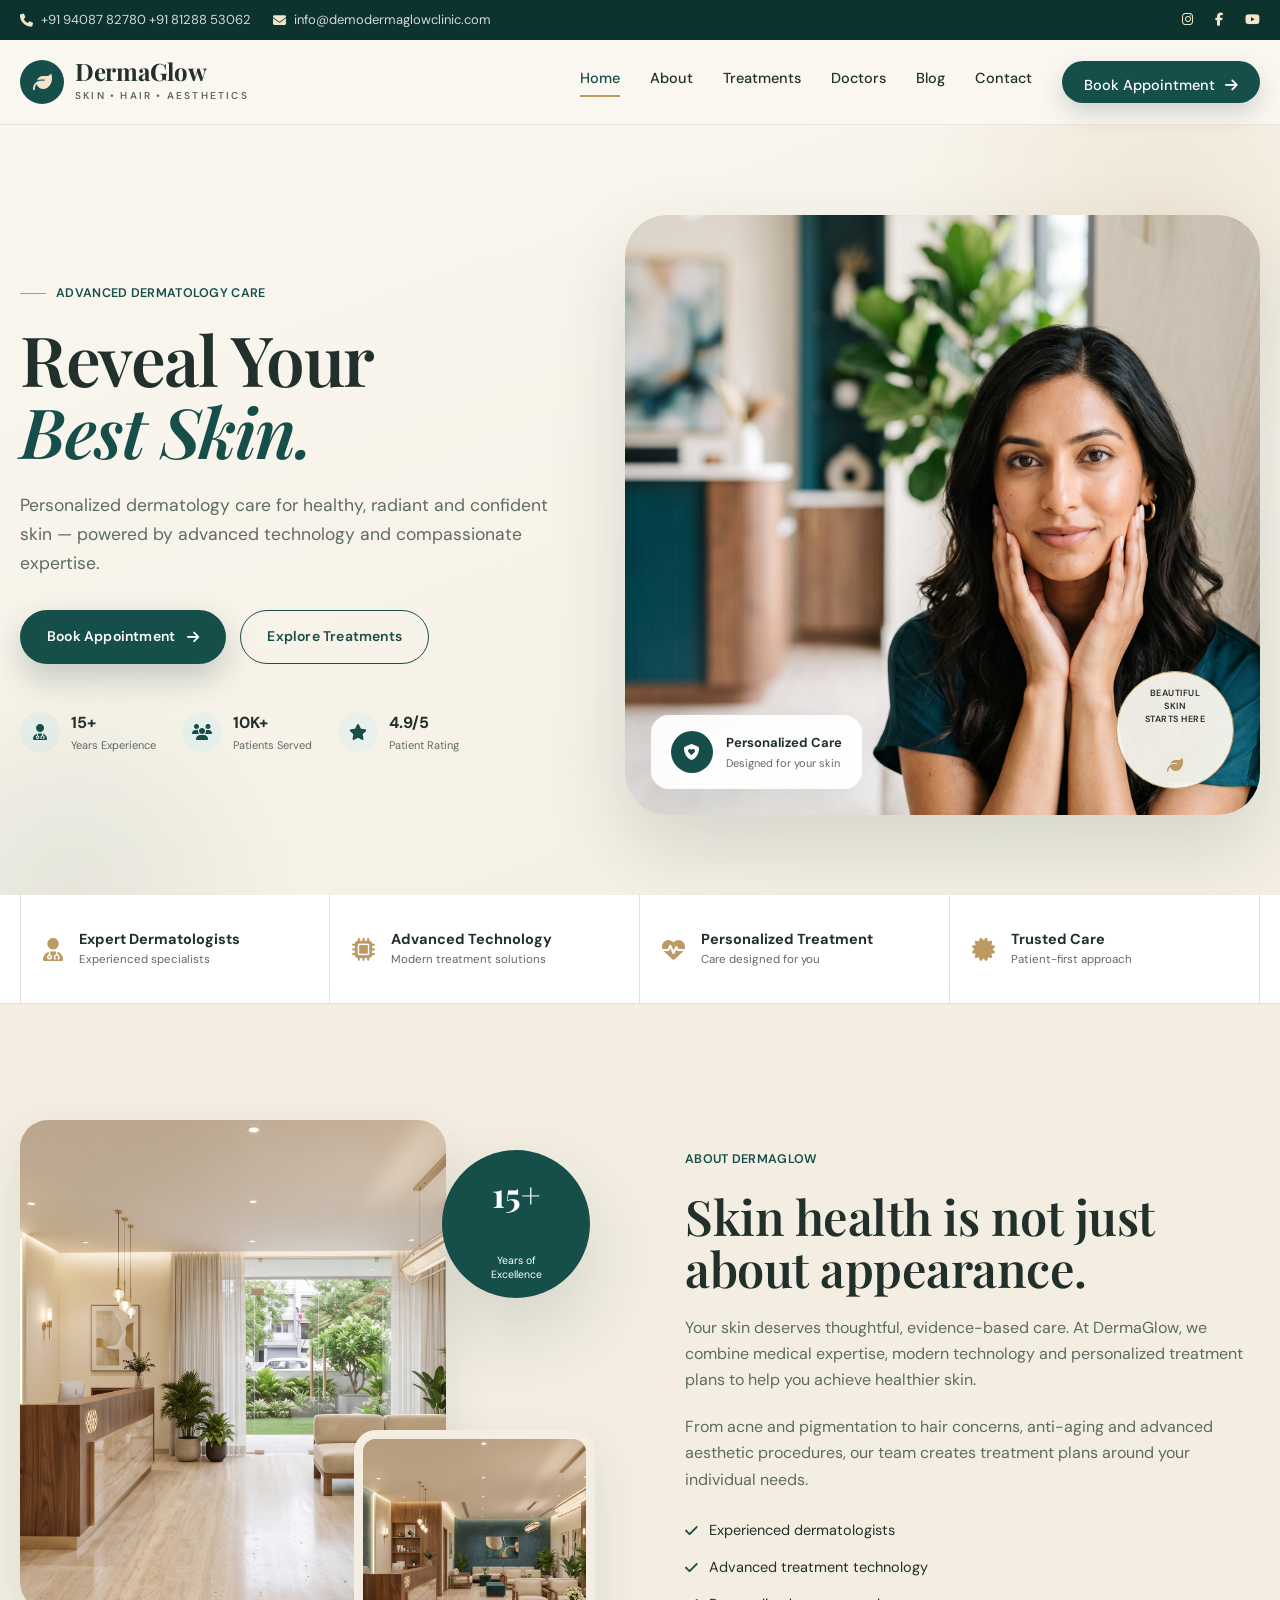
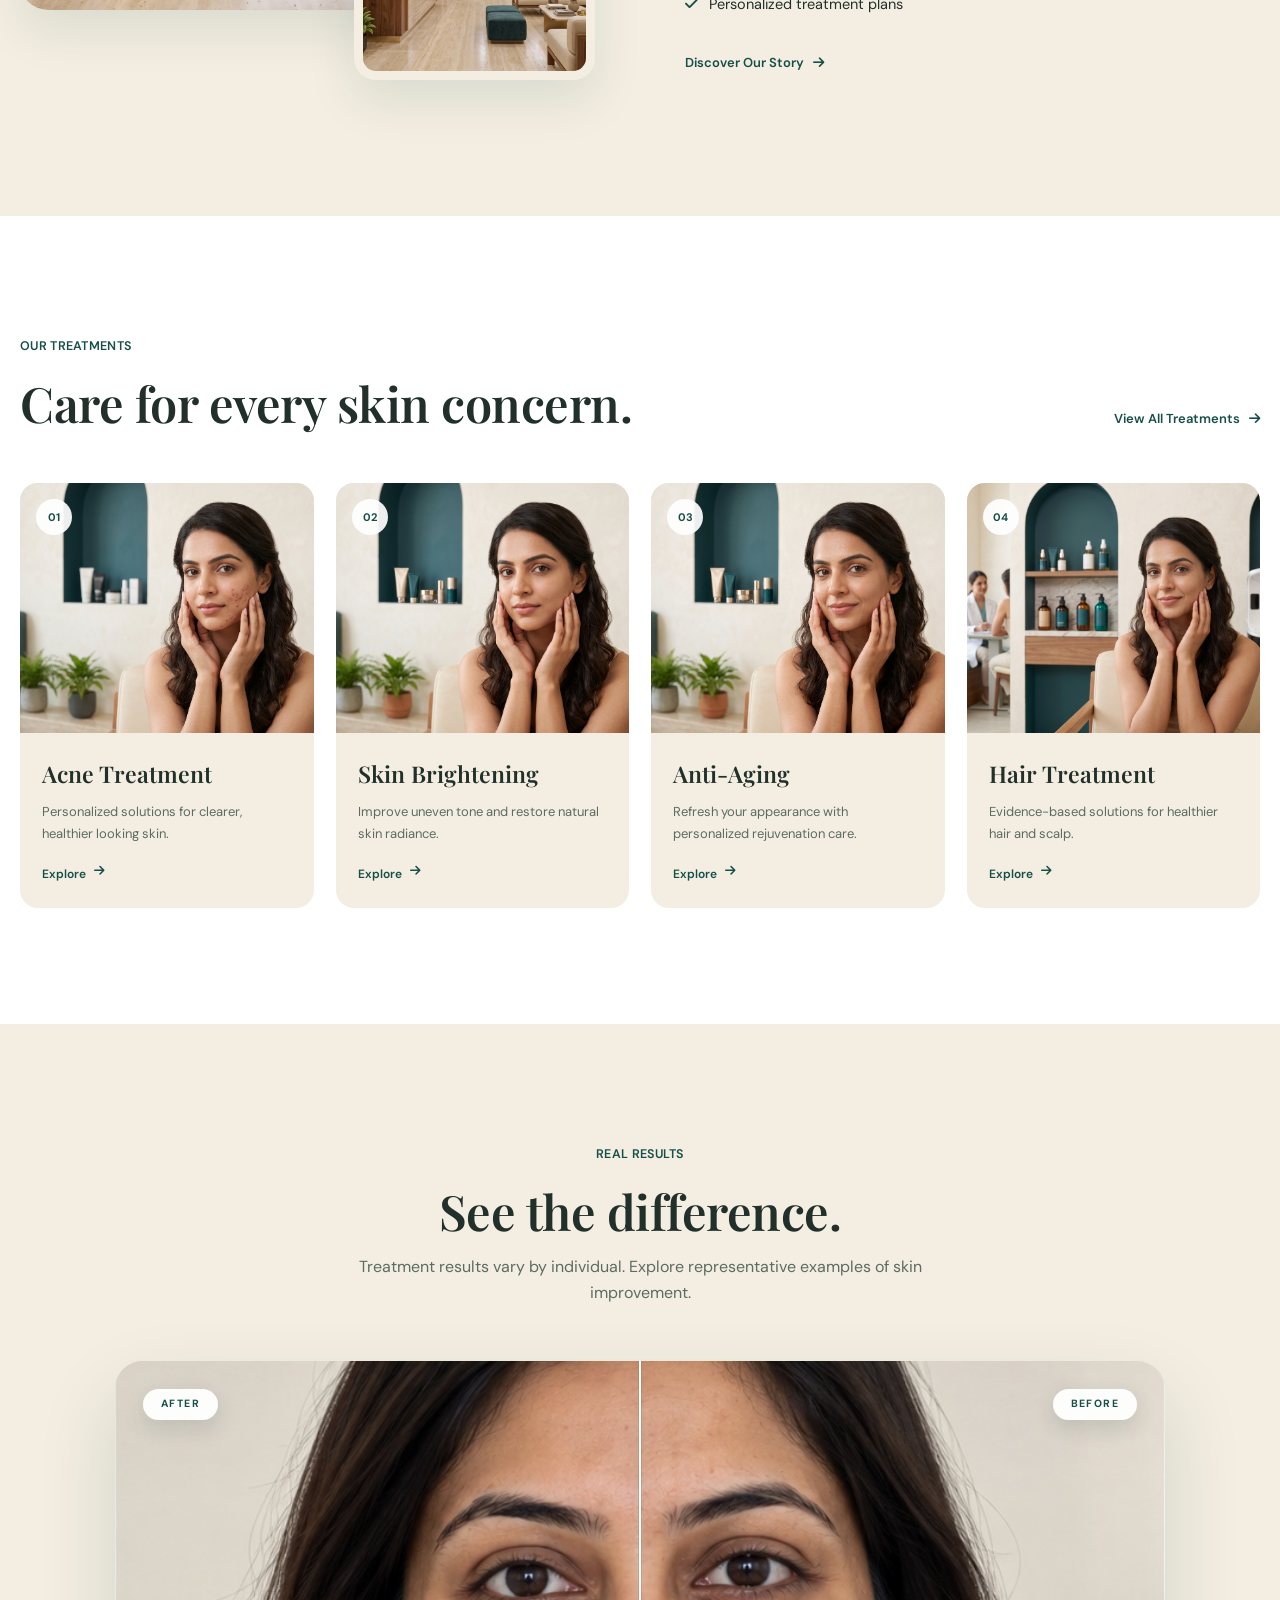
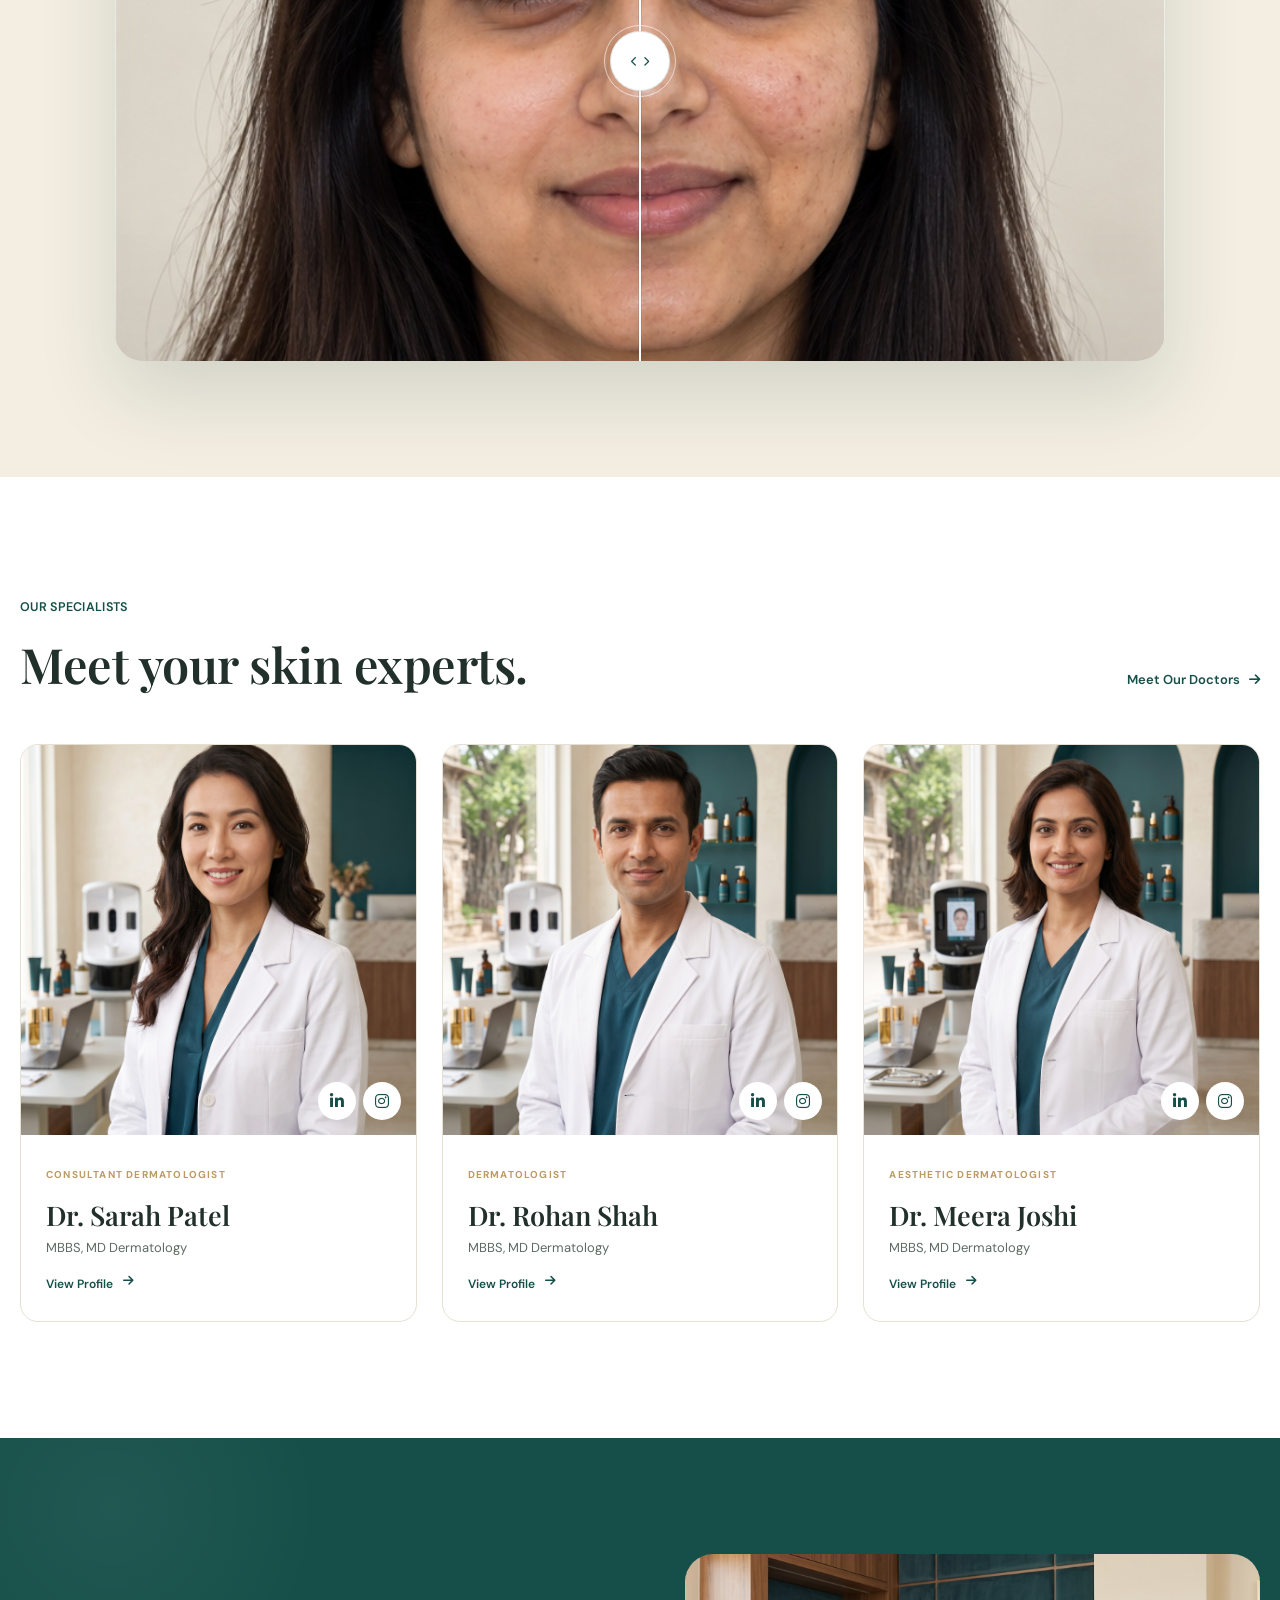
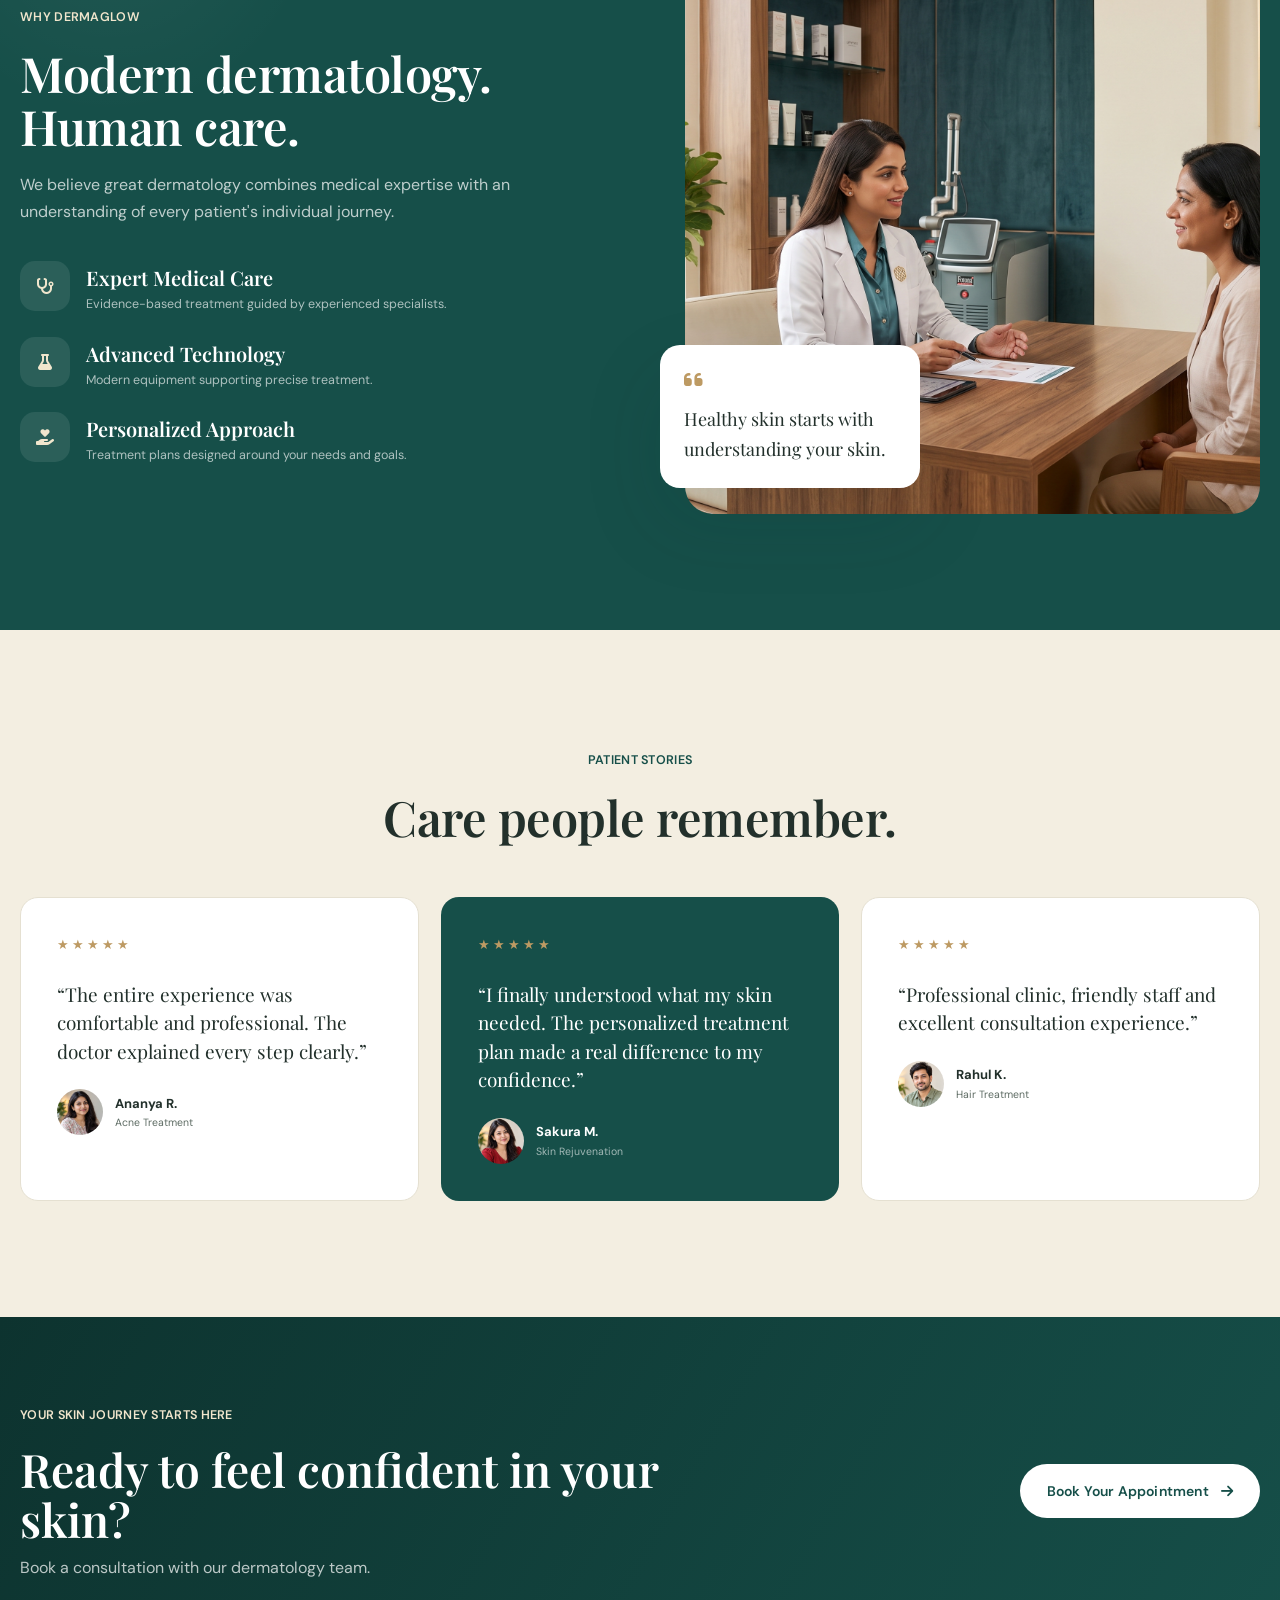
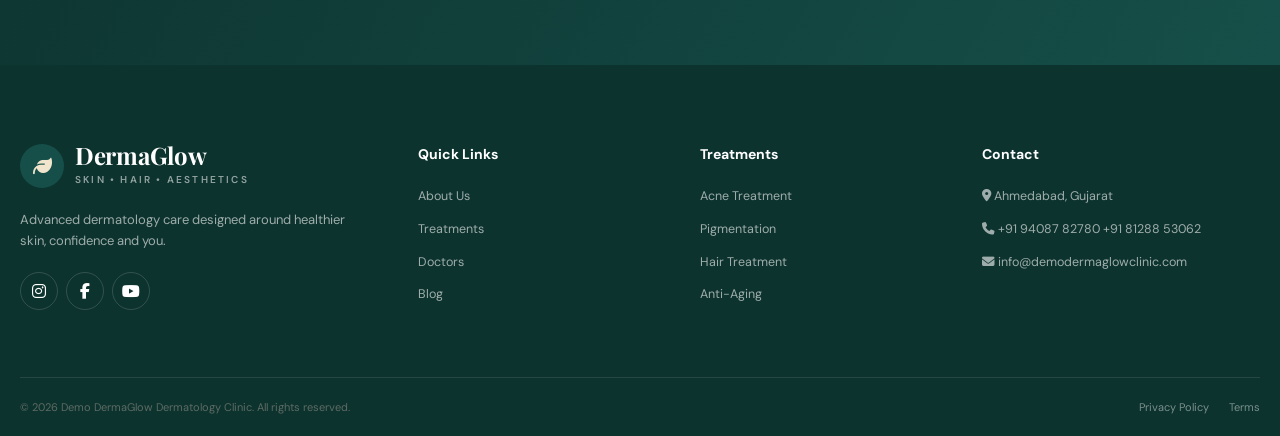
==== commit ac6ee3dd: "Update index.html" ====
--- a/index.html
+++ b/index.html
@@ -788,7 +788,6 @@
     </div>
 
 </section>
-```
 
 
 
@@ -1365,4 +1364,4 @@
 
 </body>
 
-</html>+</html>
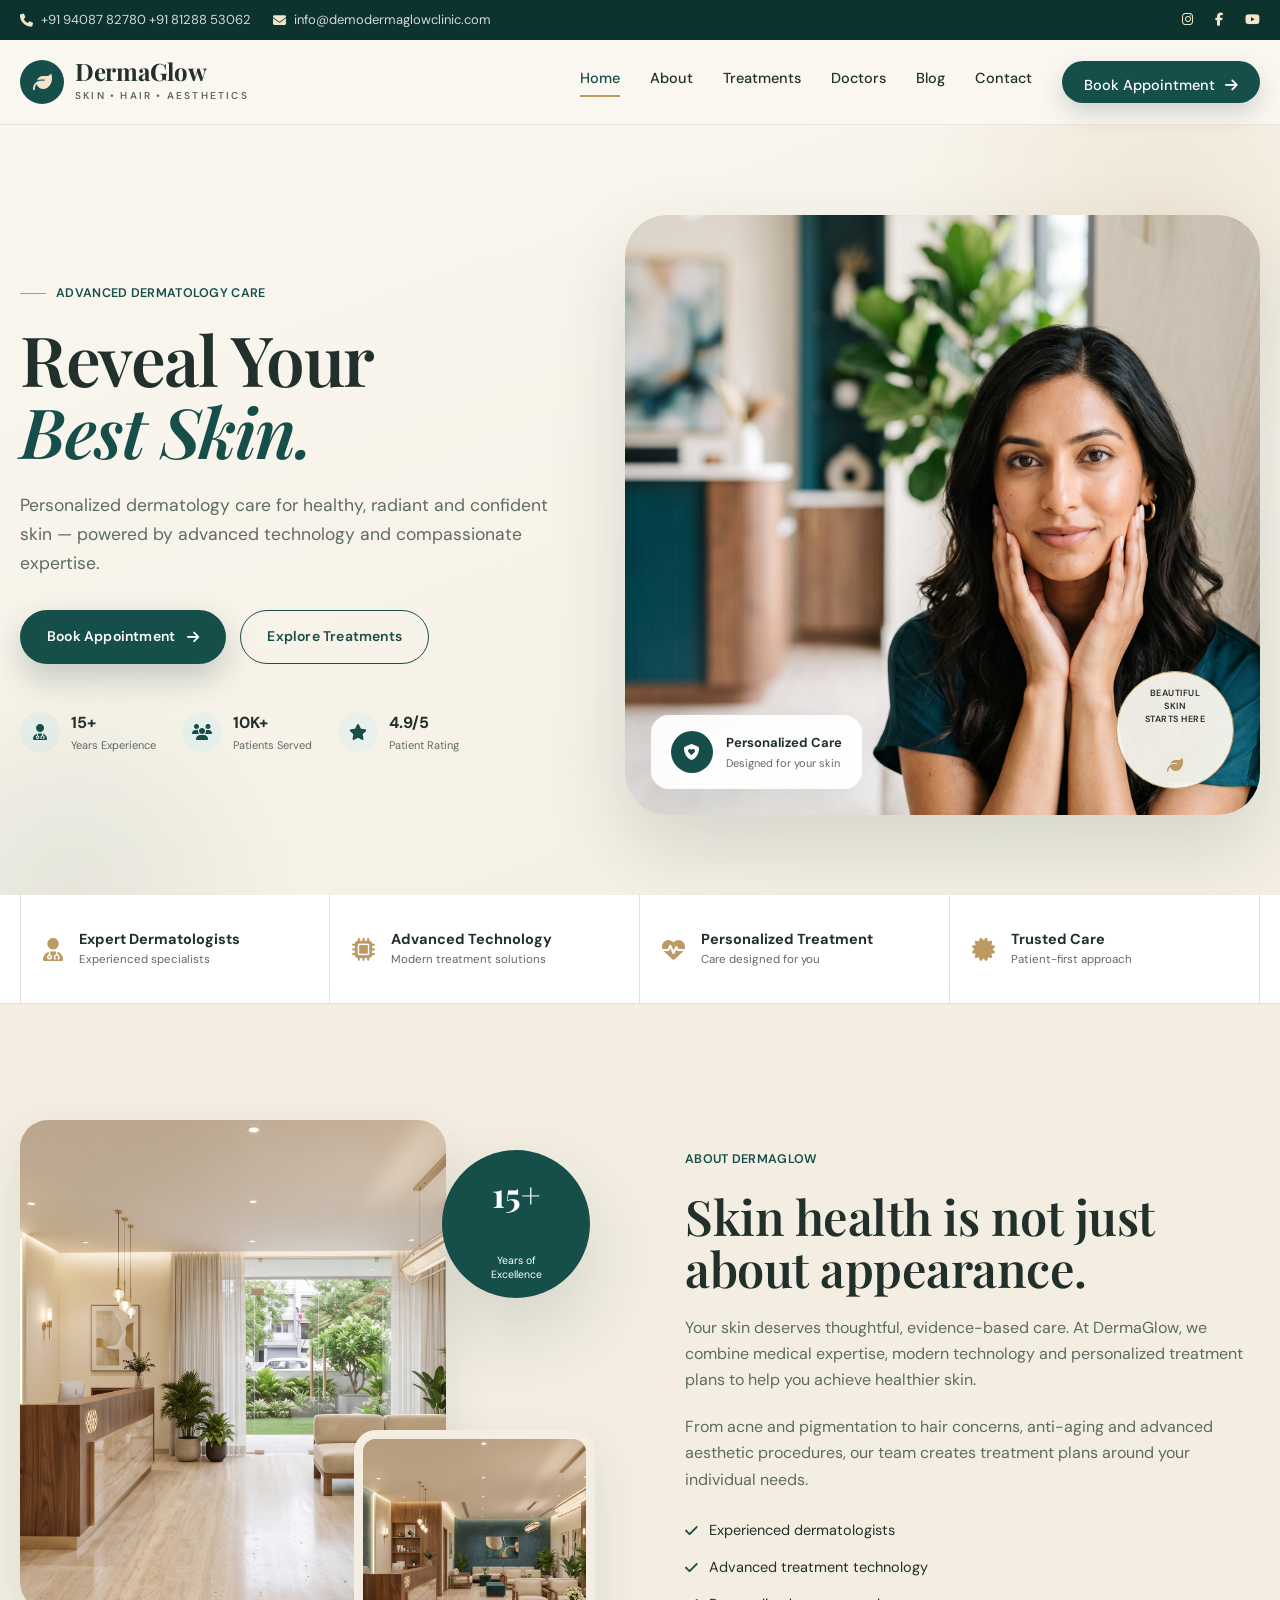
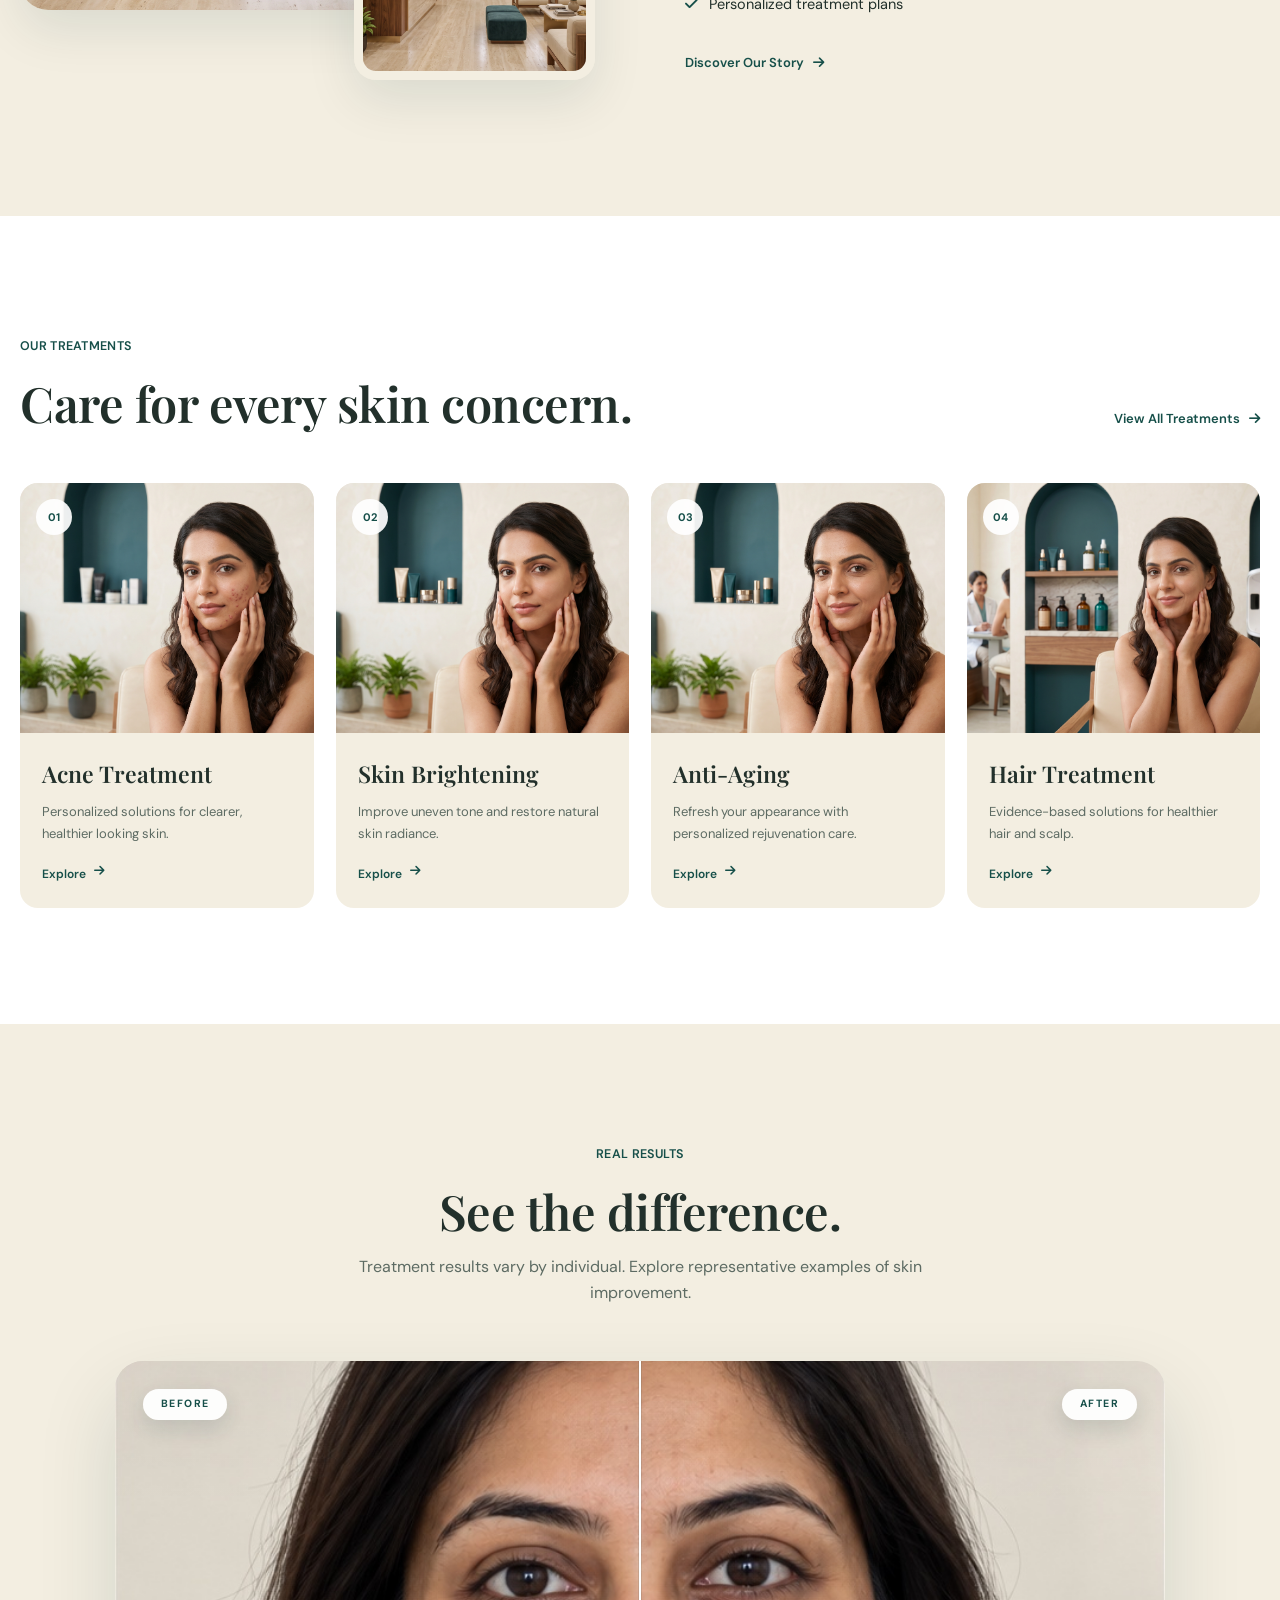
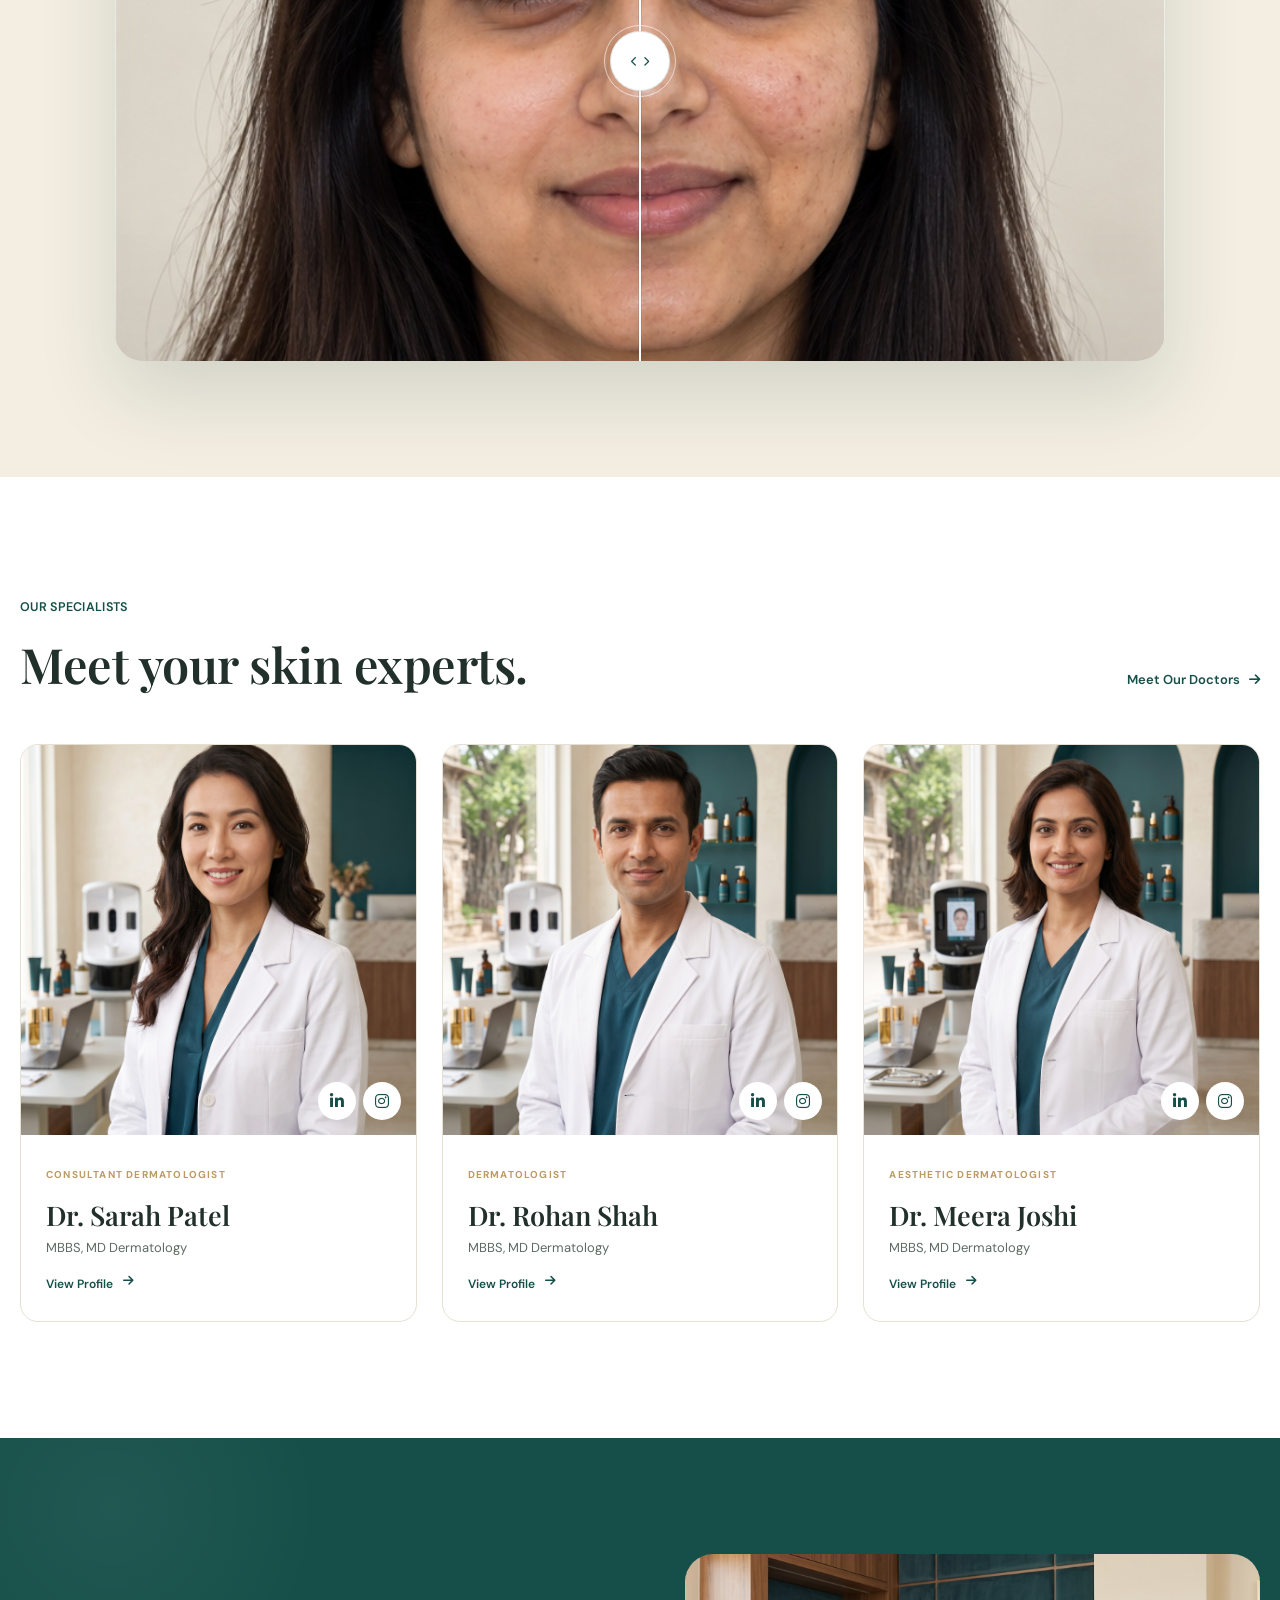
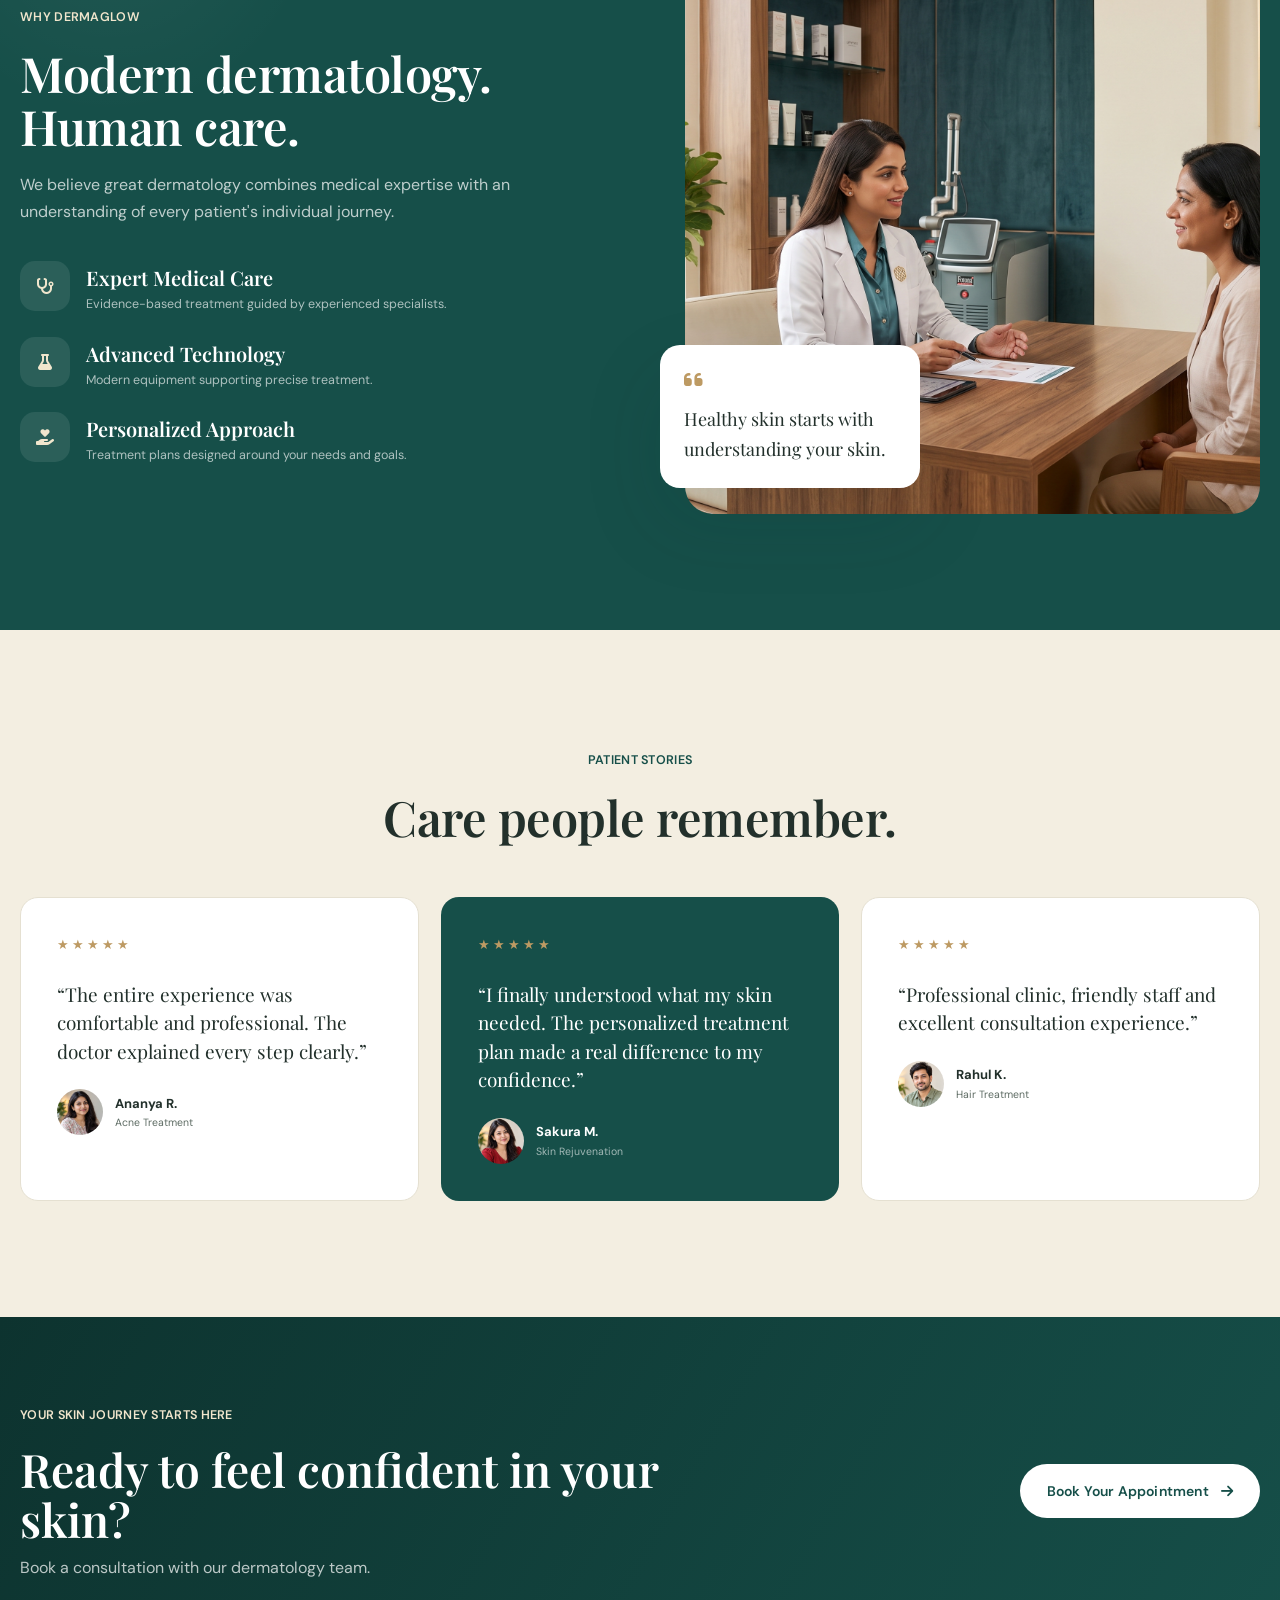
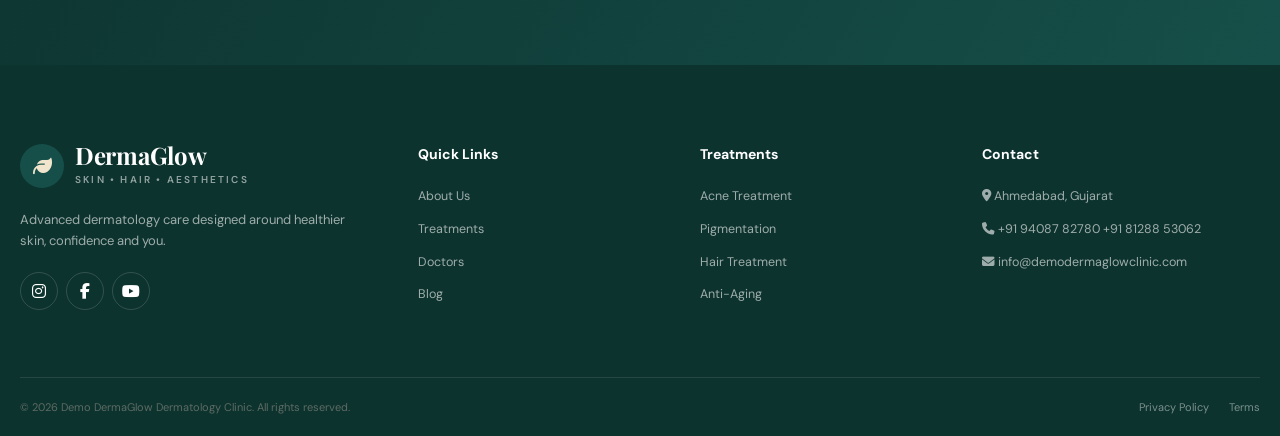
==== commit 89030830: "Update index.html" ====
--- a/index.html
+++ b/index.html
@@ -756,13 +756,13 @@
 
 
                 <!-- BEFORE LABEL -->
-                <span class="ba-label ba-before-label">
+                <span class="ba-label ba-after-label">
                     AFTER
                 </span>
 
 
                 <!-- AFTER LABEL -->
-                <span class="ba-label ba-after-label">
+                <span class="ba-label ba-before-label">
                     BEFORE
                 </span>
 
--- a/assets/css/style.css
+++ b/assets/css/style.css
@@ -1923,6 +1923,7 @@
     display: block;
     pointer-events: none;
 }
+
 
 .ba-label {
     position: absolute;
@@ -2258,4 +2259,4 @@
         border-top: 0;
     }
 
-}+}
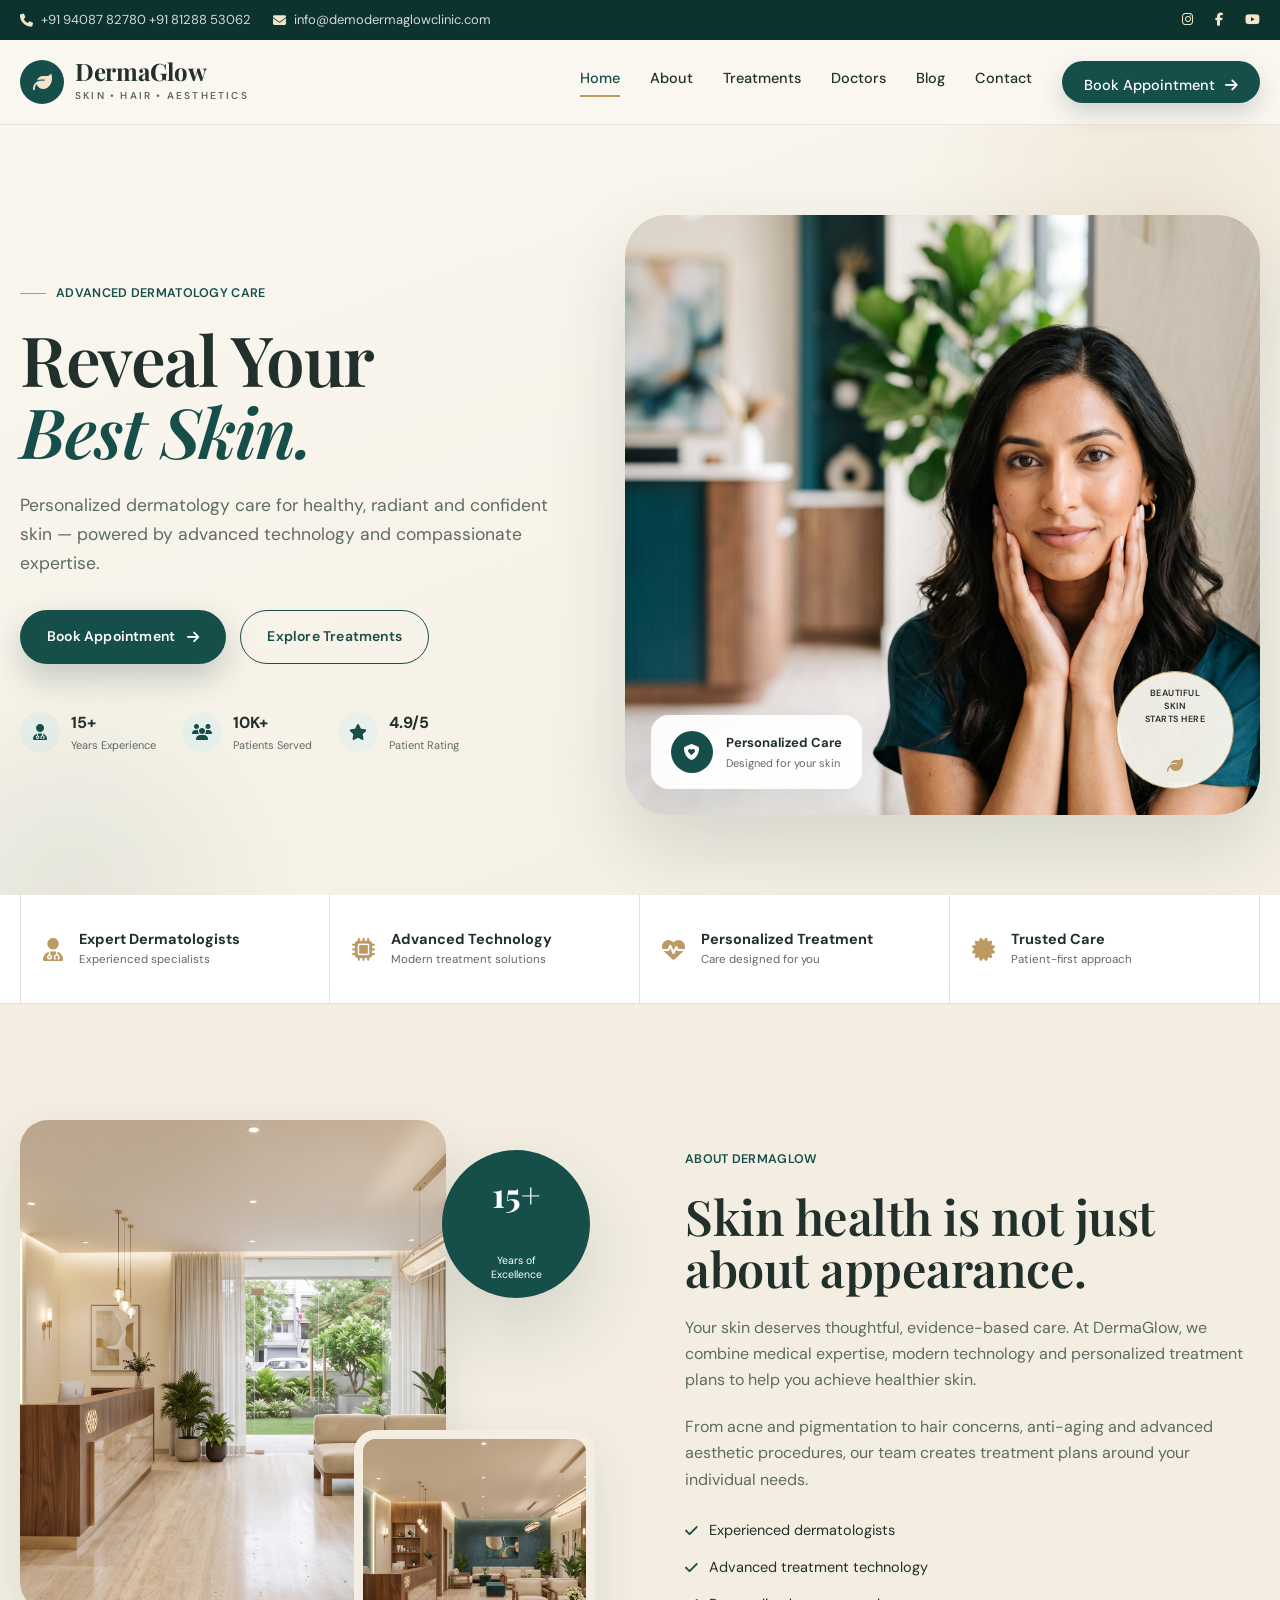
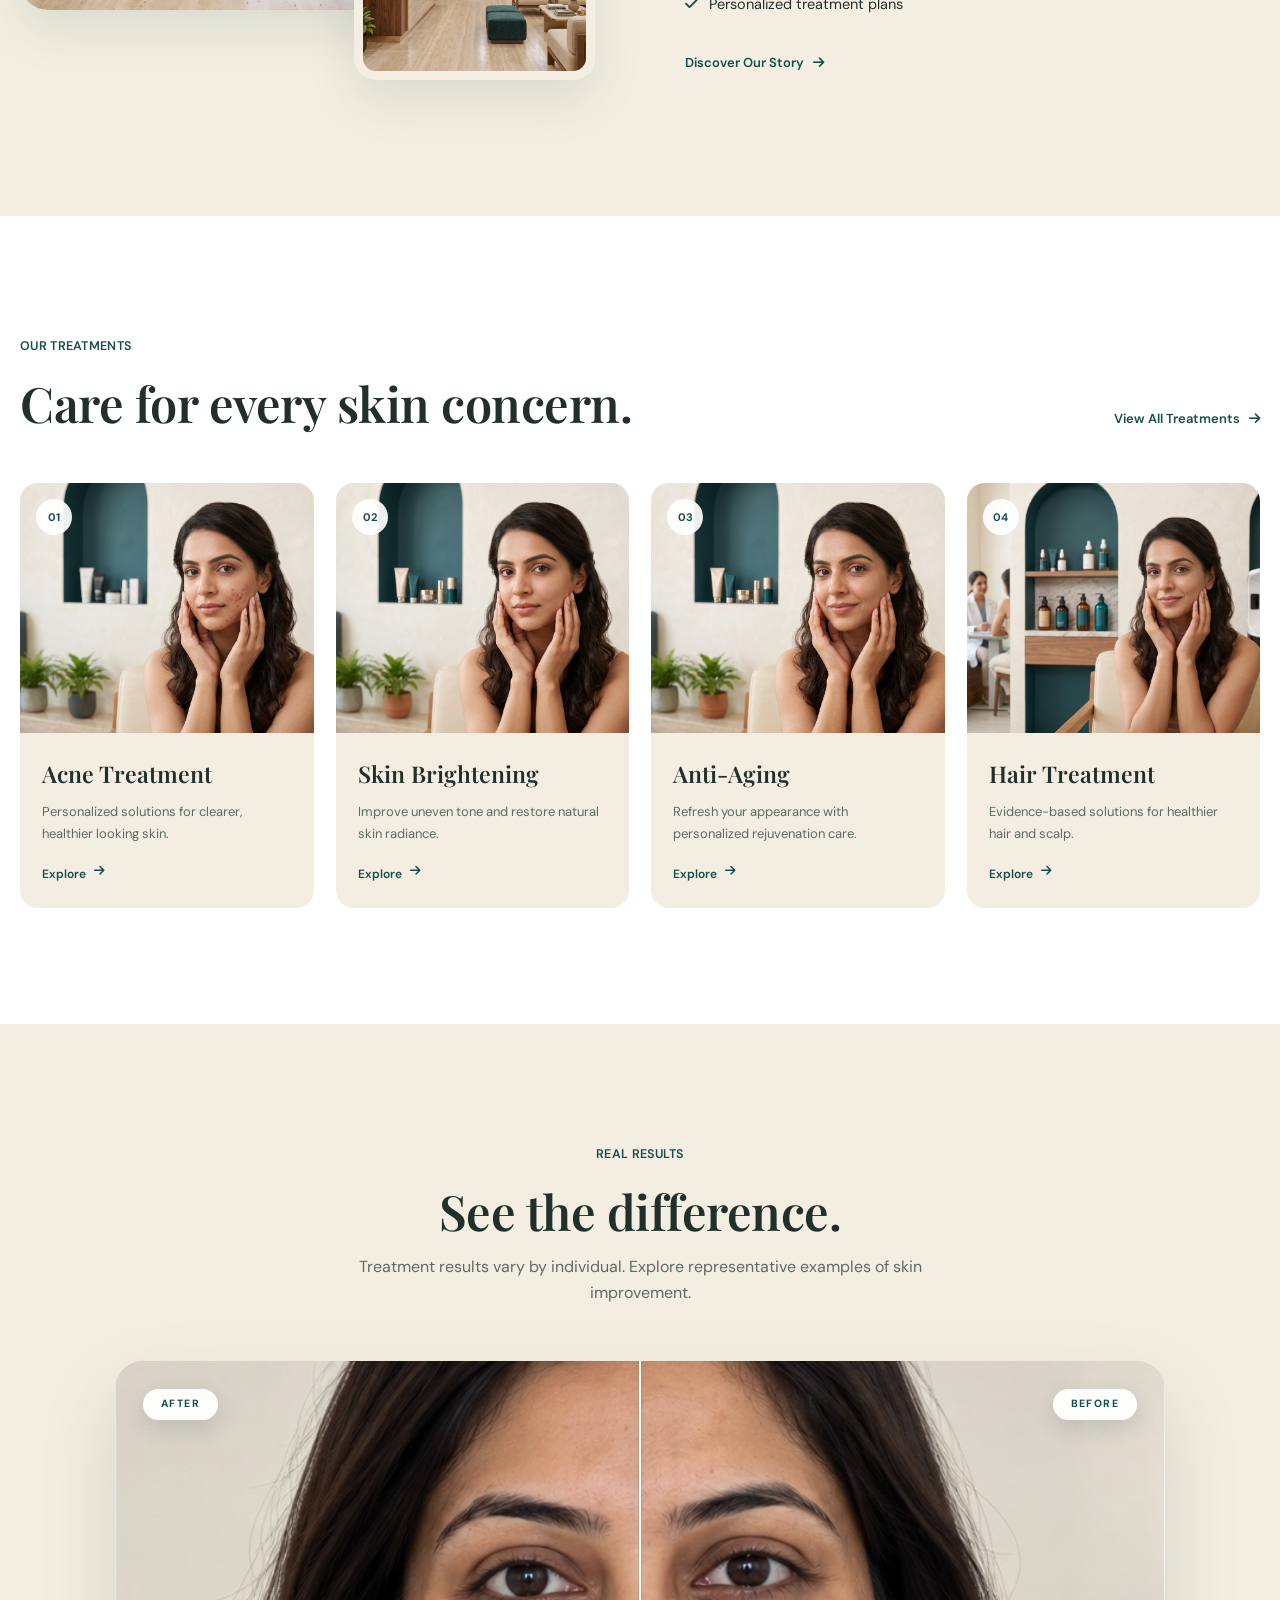
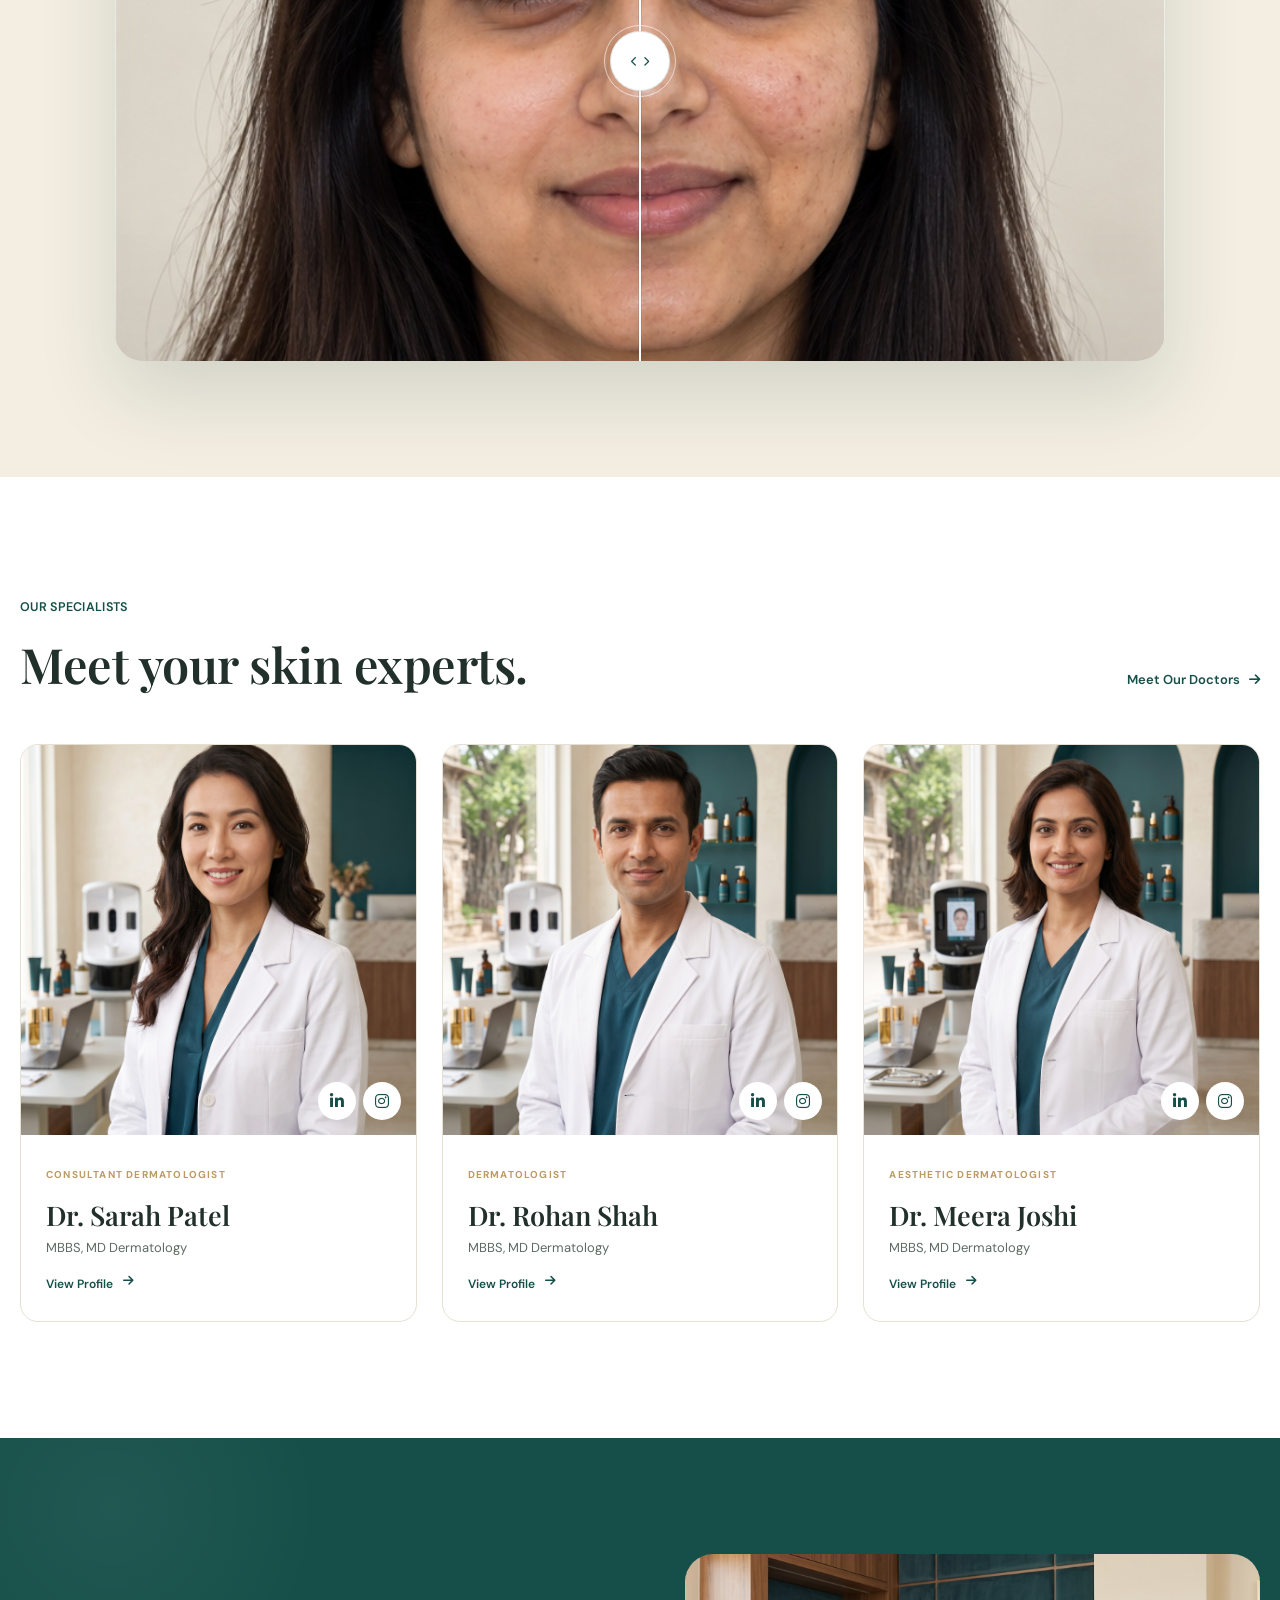
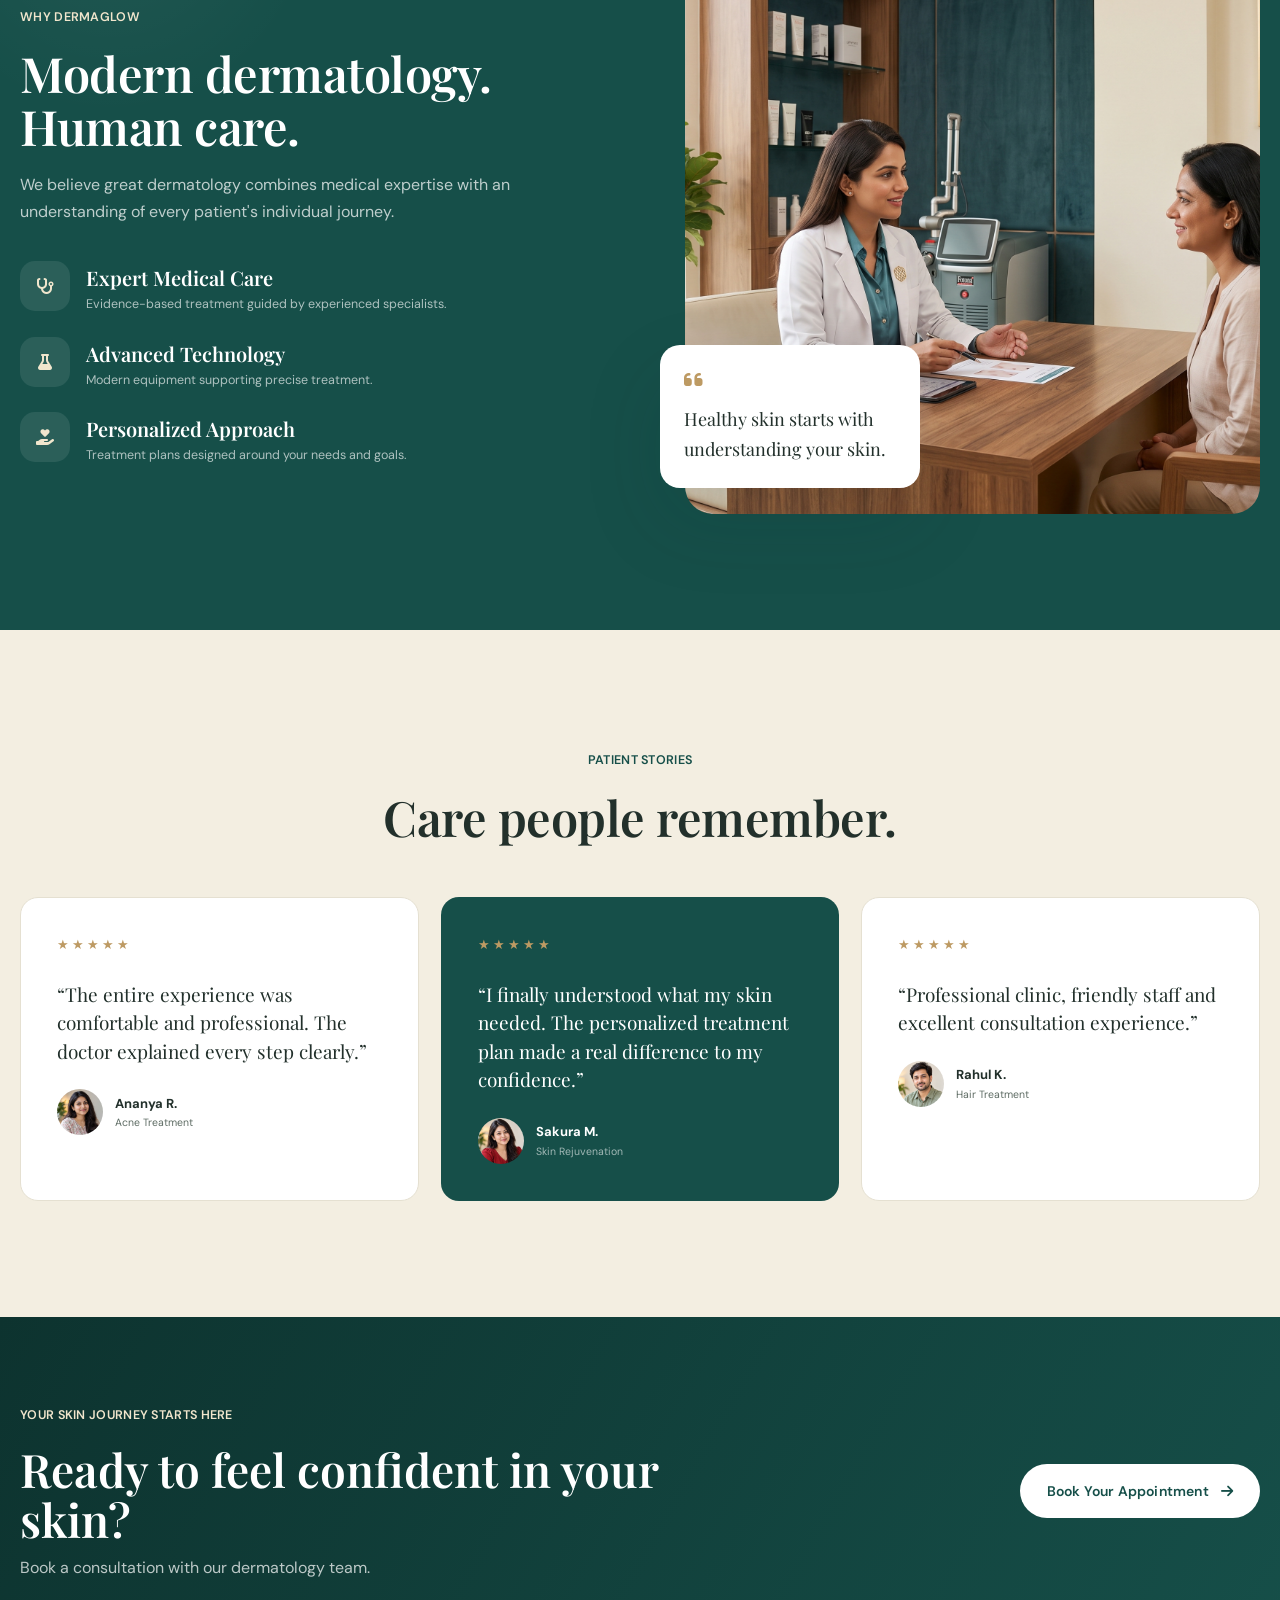
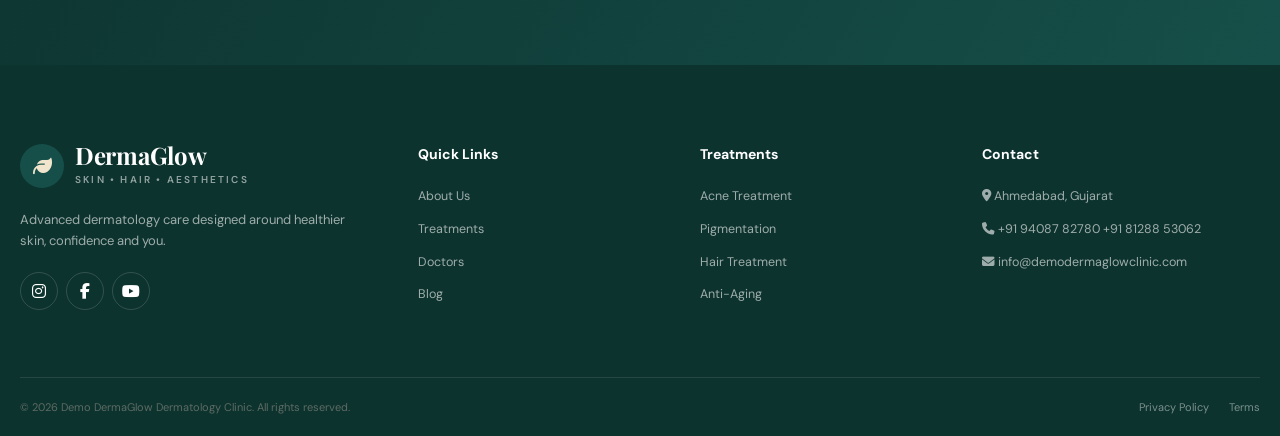
==== commit 7c9537d8: "Update index.html" ====
--- a/index.html
+++ b/index.html
@@ -757,13 +757,13 @@
 
                 <!-- BEFORE LABEL -->
                 <span class="ba-label ba-after-label">
-                    AFTER
+                    BEFORE
                 </span>
 
 
                 <!-- AFTER LABEL -->
                 <span class="ba-label ba-before-label">
-                    BEFORE
+                    AFTER
                 </span>
 
 
--- a/assets/css/style.css
+++ b/assets/css/style.css
@@ -1857,7 +1857,7 @@
     .ba-divider / .ba-handle)
 ========================================================= */
 
-.ba-container {
+/* .ba-container {
     width: 100%;
     max-width: 1050px;
     margin: 55px auto 0;
@@ -1912,12 +1912,10 @@
 
 .ba-after img {
     position: absolute;
-    top: 0;
-    left: 0;
+  
+    inset: 0;
+    width: 100%;
     height: 100%;
-    /* keep the after-image the width of the whole frame, not just the revealed slice */
-    width: 1050px;
-    max-width: none;
     object-fit: cover;
     object-position: center;
     display: block;
@@ -2087,8 +2085,590 @@
         height: 44px;
     }
 
-}
-
+} */
+/* =========================================================
+   BEFORE / AFTER COMPARISON
+   EXACT 50% / 50% INITIAL POSITION
+   RESPONSIVE ON ALL DEVICES
+========================================================= */
+
+.ba-container {
+    width: 100%;
+    max-width: 1050px;
+    margin: 55px auto 0;
+}
+
+
+/* =========================================================
+   MAIN FRAME
+========================================================= */
+
+.ba-comparison {
+    --position: 50%;
+
+    position: relative;
+
+    width: 100%;
+    height: 600px;
+
+    overflow: hidden;
+
+    border-radius: var(--radius-lg);
+
+    background: var(--cream);
+
+    box-shadow: var(--shadow-lg);
+
+    cursor: ew-resize;
+
+    user-select: none;
+    -webkit-user-select: none;
+
+    touch-action: none;
+
+    isolation: isolate;
+}
+
+
+/* =========================================================
+   BEFORE
+   FULL FRAME
+========================================================= */
+
+.ba-before {
+    position: absolute;
+    inset: 0;
+
+    width: 100%;
+    height: 100%;
+
+    overflow: hidden;
+
+    z-index: 1;
+}
+
+.ba-before img {
+    position: absolute;
+    inset: 0;
+
+    width: 100%;
+    height: 100%;
+
+    max-width: none;
+
+    object-fit: cover;
+    object-position: center center;
+
+    display: block;
+
+    pointer-events: none;
+
+    user-select: none;
+    -webkit-user-drag: none;
+}
+
+
+/* =========================================================
+   AFTER
+   FULL FRAME
+   ONLY VISIBILITY IS CLIPPED
+========================================================= */
+
+.ba-after {
+    position: absolute;
+    inset: 0;
+
+    width: 100%;
+    height: 100%;
+
+    overflow: hidden;
+
+    z-index: 2;
+
+    /*
+       IMPORTANT:
+       The image remains 100% width.
+       Only the visible area changes.
+    */
+    clip-path: inset(
+        0
+        calc(100% - var(--position))
+        0
+        0
+    );
+
+    -webkit-clip-path: inset(
+        0
+        calc(100% - var(--position))
+        0
+        0
+    );
+
+    will-change: clip-path;
+}
+
+
+.ba-after img {
+    position: absolute;
+    inset: 0;
+
+    width: 100%;
+    height: 100%;
+
+    max-width: none;
+
+    object-fit: cover;
+    object-position: center center;
+
+    display: block;
+
+    pointer-events: none;
+
+    user-select: none;
+    -webkit-user-drag: none;
+}
+
+
+/* =========================================================
+   LABELS
+========================================================= */
+
+.ba-label {
+    position: absolute;
+
+    top: 28px;
+
+    z-index: 30;
+
+    padding: 10px 18px;
+
+    border-radius: 999px;
+
+    background: rgba(255, 255, 255, .94);
+
+    color: var(--primary);
+
+    font-size: 10.5px;
+
+    font-weight: 700;
+
+    letter-spacing: 1.4px;
+
+    line-height: 1;
+
+    box-shadow:
+        0 8px 22px rgba(13, 51, 47, .14);
+
+    backdrop-filter: blur(10px);
+    -webkit-backdrop-filter: blur(10px);
+
+    pointer-events: none;
+
+    white-space: nowrap;
+}
+
+
+.ba-before-label {
+    left: 28px;
+}
+
+
+.ba-after-label {
+    right: 28px;
+}
+
+
+/* =========================================================
+   DIVIDER
+========================================================= */
+
+.ba-divider {
+    position: absolute;
+
+    top: 0;
+    bottom: 0;
+
+    left: var(--position);
+
+    width: 2px;
+
+    z-index: 40;
+
+    background: var(--white);
+
+    box-shadow:
+        0 0 0 1px rgba(13, 51, 47, .10),
+        0 0 18px rgba(0, 0, 0, .20);
+
+    transform: translateX(-50%);
+
+    pointer-events: none;
+
+    will-change: left;
+}
+
+
+/* =========================================================
+   CENTER HANDLE
+========================================================= */
+
+.ba-handle {
+    position: absolute;
+
+    /*
+       IMPORTANT:
+       Handle is inside divider.
+       Therefore use 50%, NOT var(--position).
+    */
+    left: 50%;
+    top: 50%;
+
+    width: 60px;
+    height: 60px;
+
+    transform: translate(-50%, -50%);
+
+    display: flex;
+
+    align-items: center;
+    justify-content: center;
+
+    gap: 6px;
+
+    border-radius: 50%;
+
+    background: var(--white);
+
+    color: var(--primary);
+
+    border: 1px solid rgba(13, 51, 47, .12);
+
+    box-shadow: var(--shadow-md);
+
+    transition:
+        transform .35s var(--ease),
+        box-shadow .35s var(--ease);
+
+    pointer-events: none;
+}
+
+
+.ba-handle span,
+.ba-handle i {
+    display: flex;
+
+    align-items: center;
+    justify-content: center;
+
+    font-size: 10px;
+
+    line-height: 1;
+
+    transition: transform .35s var(--ease);
+}
+
+
+/* HANDLE OUTER RING */
+
+.ba-handle::before {
+    content: "";
+
+    position: absolute;
+
+    inset: -7px;
+
+    border-radius: 50%;
+
+    border: 1px solid rgba(255, 255, 255, .7);
+
+    opacity: .85;
+}
+
+
+/* =========================================================
+   HOVER
+========================================================= */
+
+.ba-comparison:hover .ba-handle {
+    transform:
+        translate(-50%, -50%)
+        scale(1.07);
+
+    box-shadow: var(--shadow-lg);
+}
+
+
+.ba-comparison:hover .ba-handle i:first-child,
+.ba-comparison:hover .ba-handle span:first-child {
+    transform: translateX(-2px);
+}
+
+
+.ba-comparison:hover .ba-handle i:last-child,
+.ba-comparison:hover .ba-handle span:last-child {
+    transform: translateX(2px);
+}
+
+
+/* =========================================================
+   SOFT OVERLAY
+========================================================= */
+
+.ba-comparison::after {
+    content: "";
+
+    position: absolute;
+
+    inset: 0;
+
+    z-index: 25;
+
+    pointer-events: none;
+
+    background:
+        linear-gradient(
+            180deg,
+            rgba(0, 0, 0, .04),
+            transparent 25%,
+            transparent 75%,
+            rgba(0, 0, 0, .08)
+        );
+
+    opacity: .6;
+}
+
+
+/* =========================================================
+   NOTE
+========================================================= */
+
+.results-note {
+    max-width: 650px;
+
+    margin: 24px auto 0;
+
+    text-align: center;
+
+    color: var(--muted);
+
+    font-size: 13px;
+
+    line-height: 1.7;
+}
+
+
+/* =========================================================
+   TABLET
+========================================================= */
+
+@media (max-width: 900px) {
+
+    .ba-container {
+        padding-left: 12px;
+        padding-right: 12px;
+    }
+
+    .ba-comparison {
+        height: 520px;
+
+        border-radius: 24px;
+    }
+
+}
+
+
+/* =========================================================
+   MOBILE
+========================================================= */
+
+@media (max-width: 768px) {
+
+    .ba-container {
+        width: 100%;
+
+        max-width: 100%;
+
+        margin-top: 35px;
+
+        padding-left: 8px;
+        padding-right: 8px;
+    }
+
+    .ba-comparison {
+        width: 100%;
+
+        height: 470px;
+
+        border-radius: 20px;
+    }
+
+    .ba-before img,
+    .ba-after img {
+        width: 100%;
+        height: 100%;
+
+        object-fit: cover;
+        object-position: center center;
+    }
+
+    .ba-label {
+        top: 18px;
+
+        padding: 8px 13px;
+
+        font-size: 9px;
+
+        letter-spacing: 1.2px;
+    }
+
+    .ba-before-label {
+        left: 16px;
+    }
+
+    .ba-after-label {
+        right: 16px;
+    }
+
+    .ba-handle {
+        width: 50px;
+        height: 50px;
+    }
+
+}
+
+
+/* =========================================================
+   SMALL MOBILE
+========================================================= */
+
+@media (max-width: 480px) {
+
+    .ba-container {
+        margin-top: 28px;
+
+        padding-left: 4px;
+        padding-right: 4px;
+    }
+
+    .ba-comparison {
+        width: 100%;
+
+        height: 400px;
+
+        border-radius: 17px;
+    }
+
+    .ba-label {
+        top: 13px;
+
+        padding: 7px 10px;
+
+        font-size: 8px;
+
+        letter-spacing: 1px;
+    }
+
+    .ba-before-label {
+        left: 12px;
+    }
+
+    .ba-after-label {
+        right: 12px;
+    }
+
+    .ba-handle {
+        width: 44px;
+        height: 44px;
+    }
+
+    .ba-handle i,
+    .ba-handle span {
+        font-size: 8px;
+    }
+
+    .ba-handle::before {
+        inset: -5px;
+    }
+
+}
+
+
+/* =========================================================
+   VERY SMALL PHONE
+========================================================= */
+
+@media (max-width: 360px) {
+
+    .ba-comparison {
+        height: 360px;
+
+        border-radius: 15px;
+    }
+
+    .ba-label {
+        top: 10px;
+
+        padding: 6px 9px;
+
+        font-size: 7.5px;
+    }
+
+    .ba-before-label {
+        left: 10px;
+    }
+
+    .ba-after-label {
+        right: 10px;
+    }
+
+    .ba-handle {
+        width: 40px;
+        height: 40px;
+    }
+
+}
+
+
+
+
+/* =========================================================
+   VERY SMALL PHONES
+========================================================= */
+
+@media (max-width: 360px) {
+
+    .ba-comparison {
+        height: 360px;
+
+        border-radius: 15px;
+    }
+
+
+    .ba-label {
+        top: 10px;
+
+        padding: 6px 9px;
+
+        font-size: 7.5px;
+    }
+
+
+    .ba-before-label {
+        left: 10px;
+    }
+
+
+    .ba-after-label {
+        right: 10px;
+    }
+
+
+    .ba-handle {
+        width: 40px;
+        height: 40px;
+    }
+
+}
 
 /* =========================================================
    RESPONSIVE — GLOBAL LAYOUT
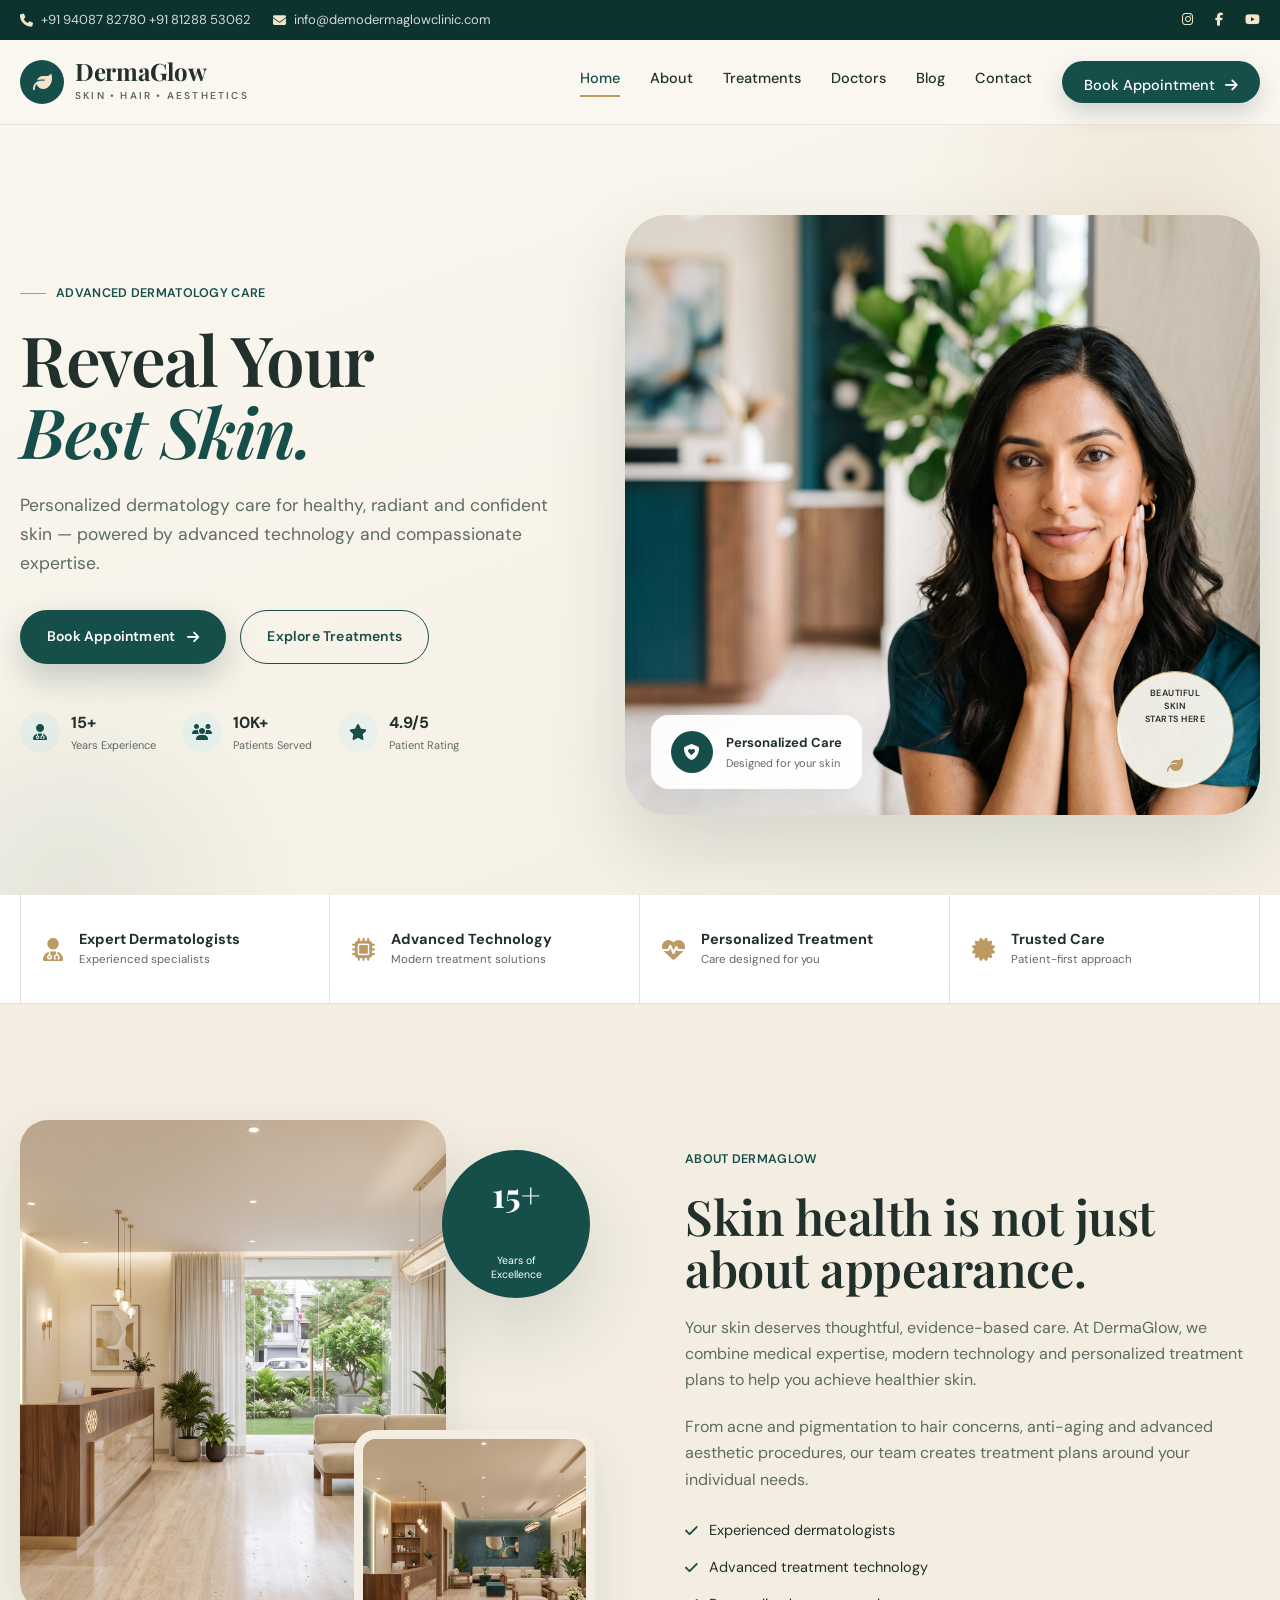
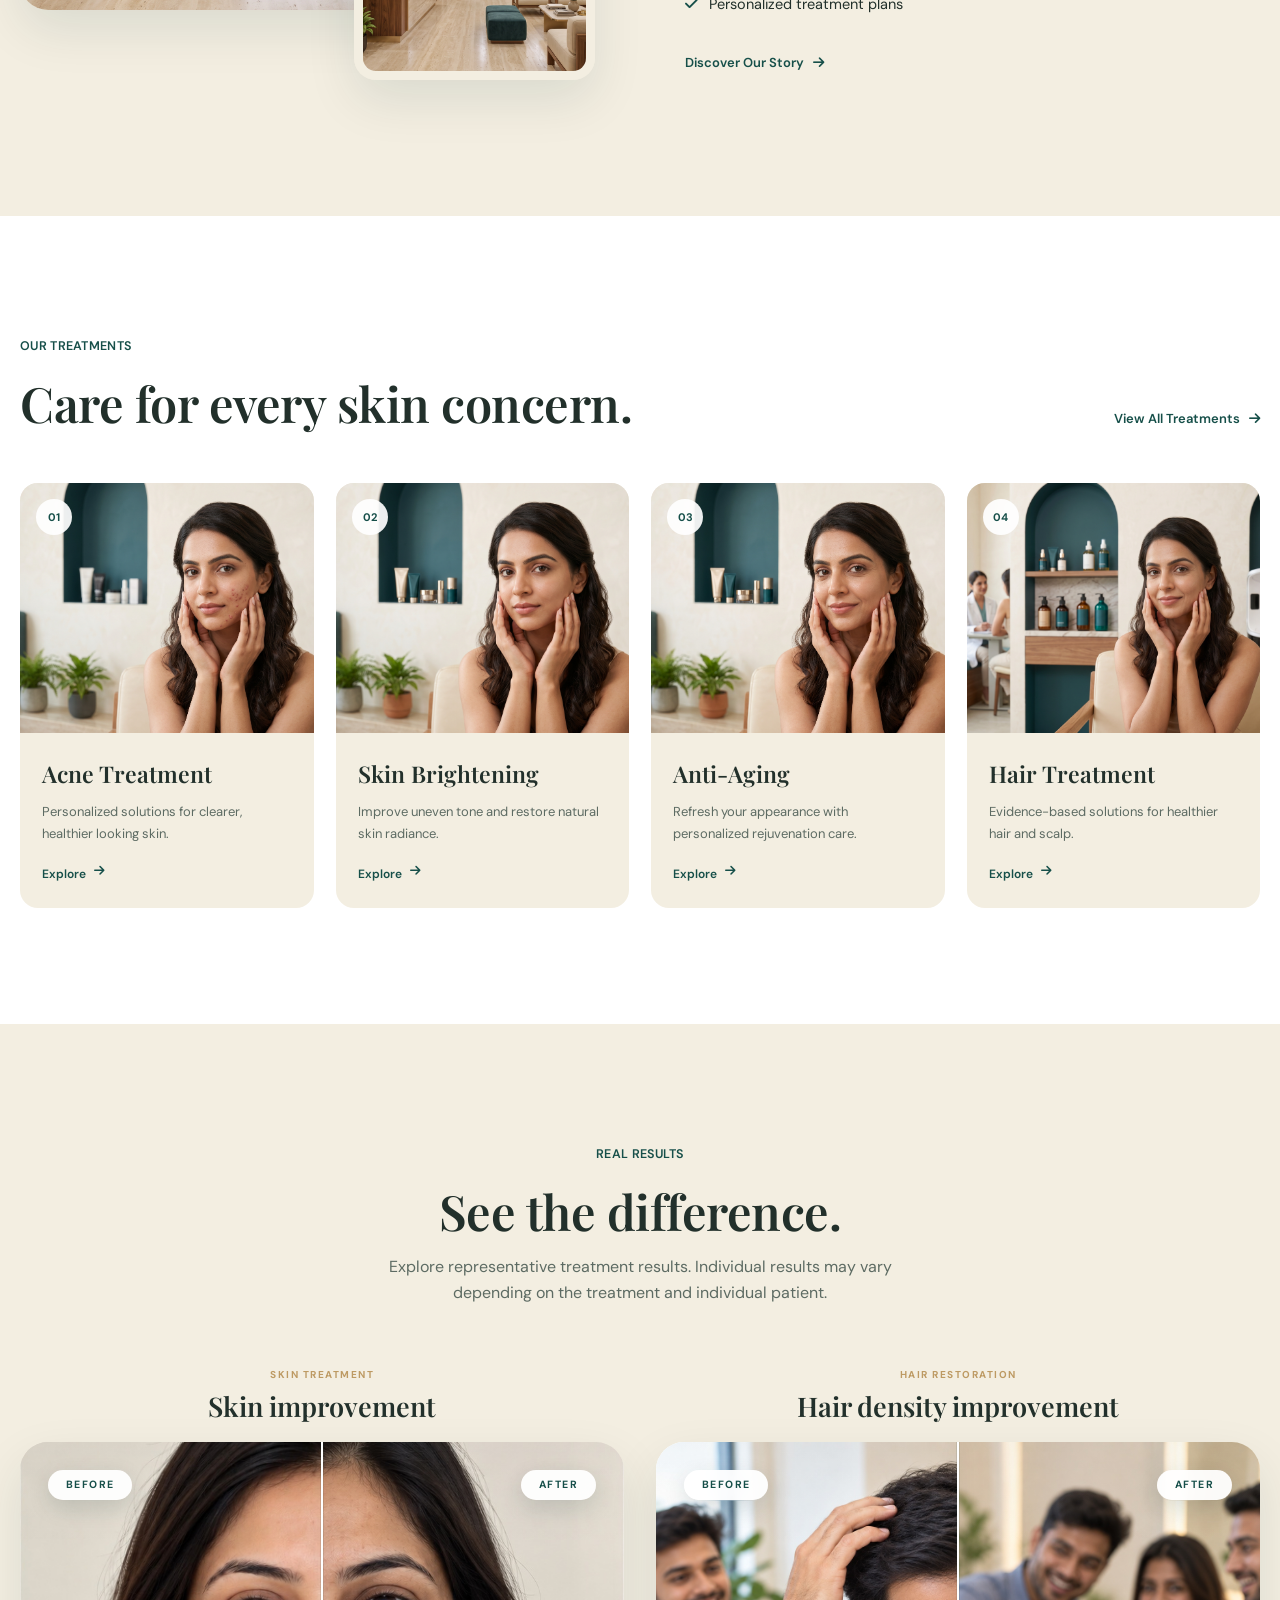
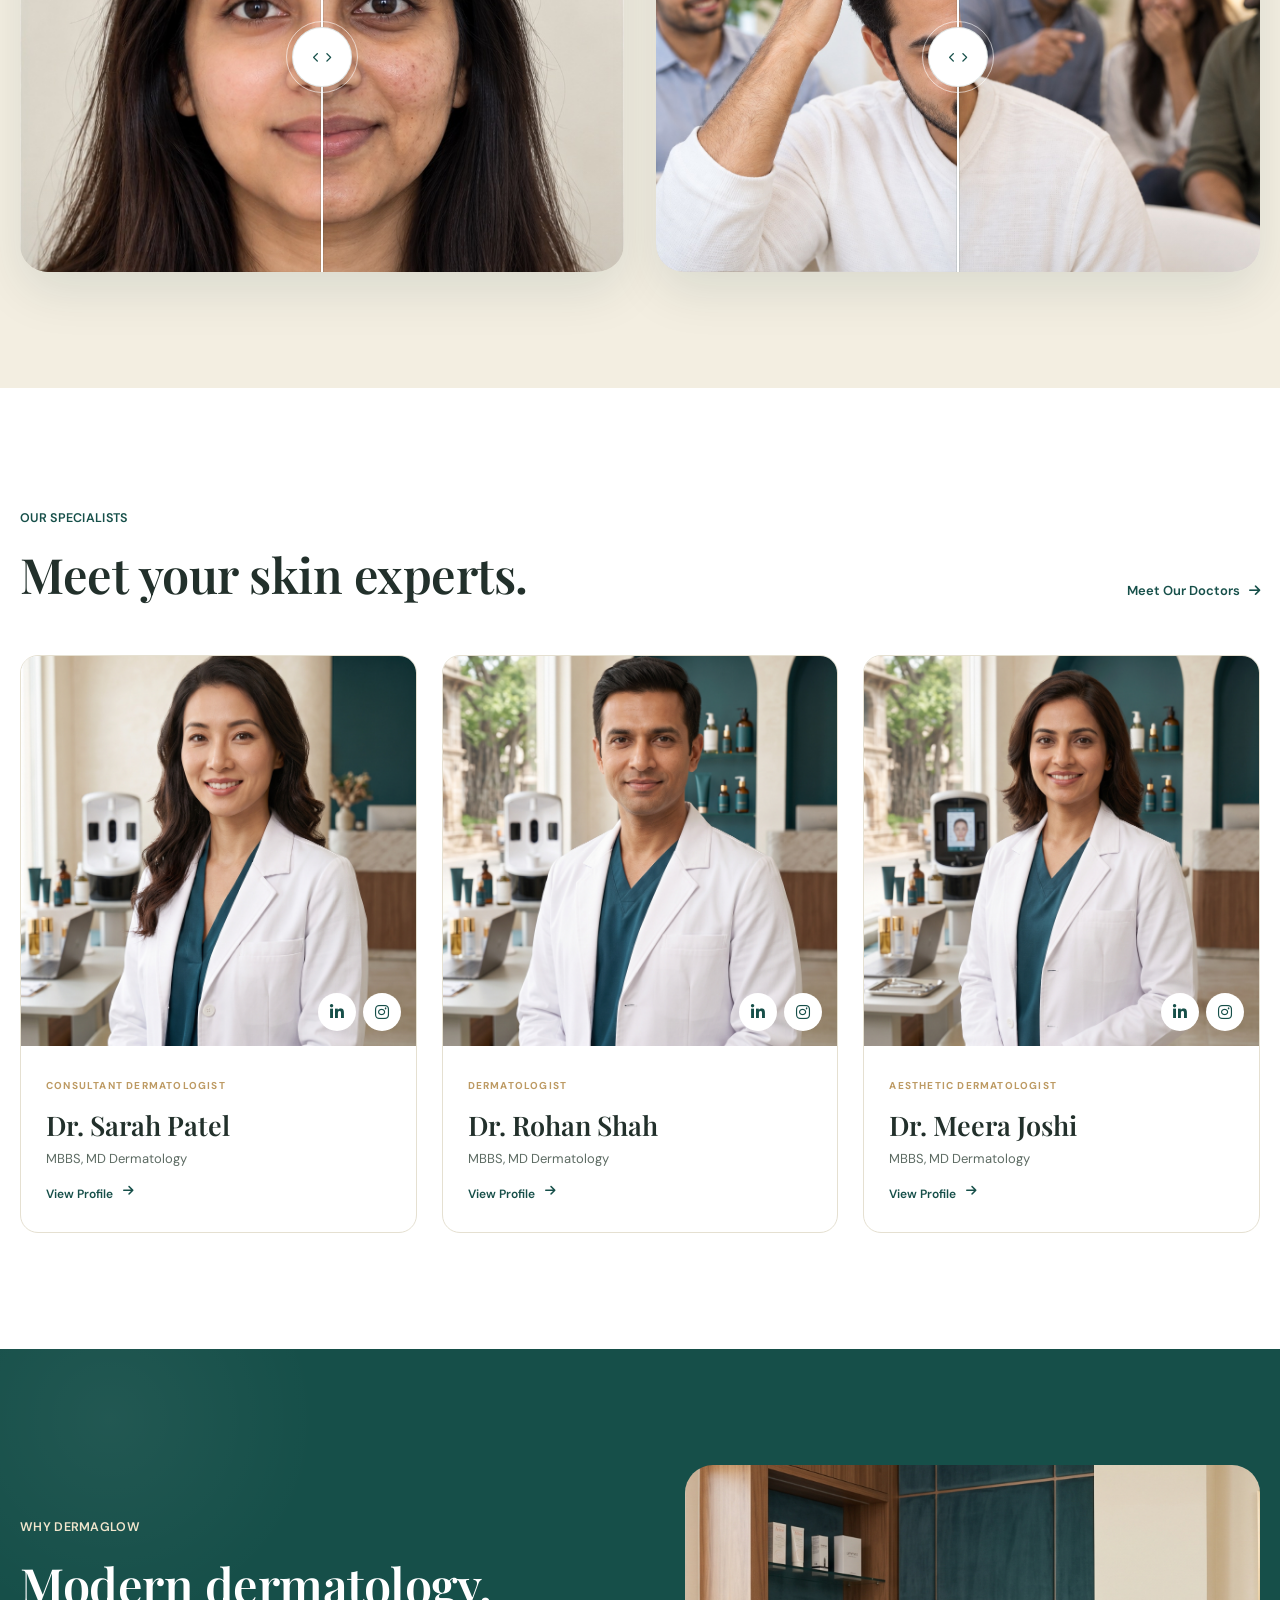
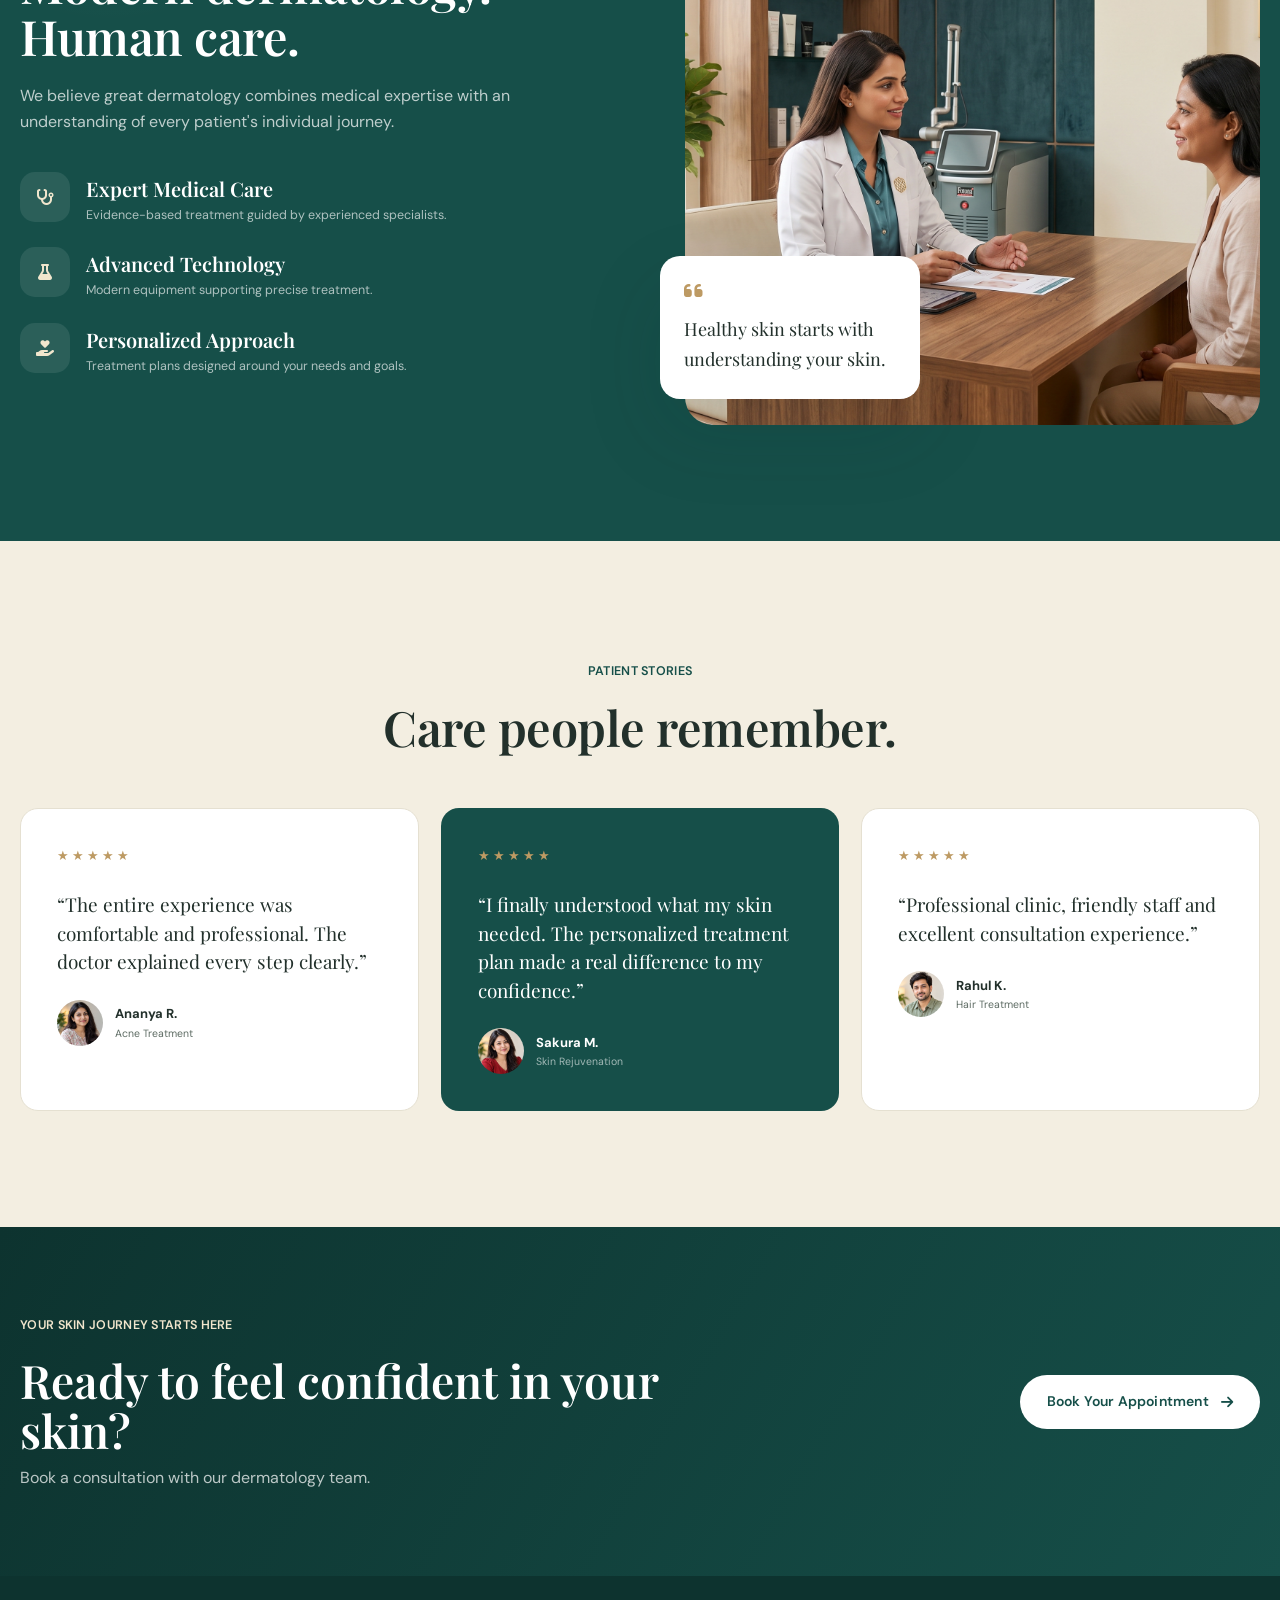
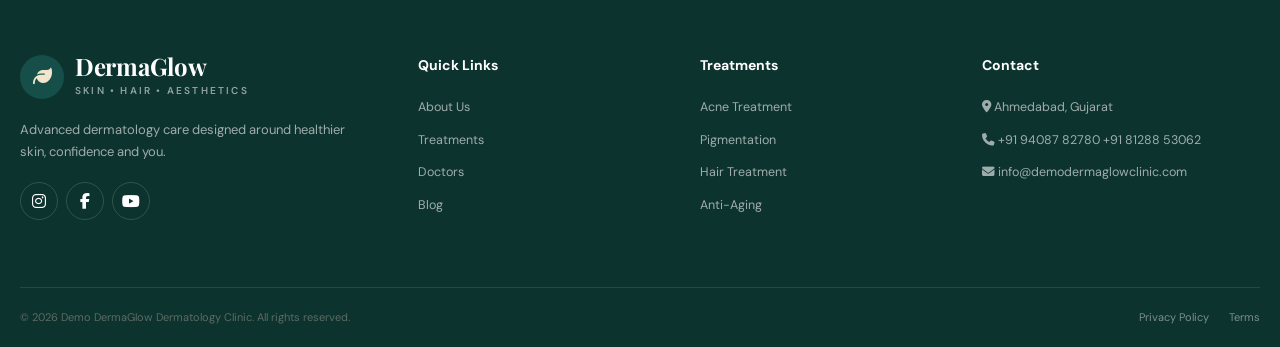
==== commit 3eee10a3: "Update Dermaglow responsive design" ====
--- a/index.html
+++ b/index.html
@@ -709,7 +709,7 @@
 
         </section> -->
        
-<section class="section results-section">
+<!-- <section class="section results-section">
 
     <div class="container">
 
@@ -737,7 +737,7 @@
                  id="baComparison"
                  aria-label="Before and after treatment comparison">
 
-                <!-- AFTER IMAGE - FULL BACKGROUND -->
+               
                 <div class="ba-after" id="baAfter">
 
                     <img src="assets/images/before-after/after.jpg"
@@ -746,7 +746,7 @@
                 </div>
 
 
-                <!-- BEFORE IMAGE -->
+                
                 <div class="ba-before">
 
                     <img src="assets/images/before-after/before.jpg"
@@ -755,19 +755,19 @@
                 </div>
 
 
-                <!-- BEFORE LABEL -->
+                
                 <span class="ba-label ba-after-label">
                     BEFORE
                 </span>
 
 
-                <!-- AFTER LABEL -->
+               
                 <span class="ba-label ba-before-label">
                     AFTER
                 </span>
 
 
-                <!-- AUTO CURSOR DIVIDER -->
+                
                 <div class="ba-divider"
                      id="baDivider">
 
@@ -787,8 +787,198 @@
 
     </div>
 
+</section> -->
+
+<!-- =========================================
+     REAL RESULTS
+========================================= -->
+
+<section class="section results-section">
+
+    <div class="container">
+
+        <!-- SECTION HEADING -->
+
+        <div class="section-heading centered">
+
+            <span class="eyebrow">
+                REAL RESULTS
+            </span>
+
+            <h2>
+                See the difference.
+            </h2>
+
+            <p>
+                Explore representative treatment results.
+                Individual results may vary depending on the treatment
+                and individual patient.
+            </p>
+
+        </div>
+
+
+        <!-- =====================================
+             SIDE BY SIDE RESULTS
+        ====================================== -->
+
+        <div class="results-comparison-grid">
+
+
+            <!-- =================================
+                 SKIN RESULT
+            ================================== -->
+
+            <div class="result-item">
+
+                <div class="result-item-heading">
+
+                    <span class="result-category">
+                        SKIN TREATMENT
+                    </span>
+
+                    <h3>
+                        Skin improvement
+                    </h3>
+
+                </div>
+
+
+                <div class="ba-container">
+
+                    <div class="ba-comparison"
+                         aria-label="Skin treatment before and after comparison">
+
+                        <!-- AFTER -->
+                        <div class="ba-after">
+
+                            <img src="assets/images/before-after/after.jpg"
+                                 alt="After skin treatment">
+
+                        </div>
+
+
+                        <!-- BEFORE -->
+                        <div class="ba-before">
+
+                            <img src="assets/images/before-after/before.jpg"
+                                 alt="Before skin treatment">
+
+                        </div>
+
+
+                        <!-- AFTER LABEL -->
+                        <span class="ba-label ba-after-label">
+                            AFTER
+                        </span>
+
+
+                        <!-- BEFORE LABEL -->
+                        <span class="ba-label ba-before-label">
+                            BEFORE
+                        </span>
+
+
+                        <!-- DIVIDER -->
+                        <div class="ba-divider">
+
+                            <div class="ba-handle">
+
+                                <i class="fa-solid fa-chevron-left"></i>
+
+                                <i class="fa-solid fa-chevron-right"></i>
+
+                            </div>
+
+                        </div>
+
+                    </div>
+
+                </div>
+
+            </div>
+
+
+
+            <!-- =================================
+                 HAIR RESULT
+            ================================== -->
+
+            <div class="result-item">
+
+                <div class="result-item-heading">
+
+                    <span class="result-category">
+                        HAIR RESTORATION
+                    </span>
+
+                    <h3>
+                        Hair density improvement
+                    </h3>
+
+                </div>
+
+
+                <div class="ba-container">
+
+                    <div class="ba-comparison"
+                         aria-label="Hair restoration before and after comparison">
+
+                        <!-- AFTER -->
+                        <div class="ba-after">
+
+                            <img src="assets/images/before-after/hair_restoration_after.jpg"
+                                 alt="After hair restoration treatment">
+
+                        </div>
+
+
+                        <!-- BEFORE -->
+                        <div class="ba-before">
+
+                            <img src="assets/images/before-after/hair_loss_before.jpg"
+                                 alt="Before hair restoration treatment">
+
+                        </div>
+
+
+                        <!-- AFTER LABEL -->
+                        <span class="ba-label ba-after-label">
+                            AFTER
+                        </span>
+
+
+                        <!-- BEFORE LABEL -->
+                        <span class="ba-label ba-before-label">
+                            BEFORE
+                        </span>
+
+
+                        <!-- DIVIDER -->
+                        <div class="ba-divider">
+
+                            <div class="ba-handle">
+
+                                <i class="fa-solid fa-chevron-left"></i>
+
+                                <i class="fa-solid fa-chevron-right"></i>
+
+                            </div>
+
+                        </div>
+
+                    </div>
+
+                </div>
+
+            </div>
+
+
+        </div>
+
+    </div>
+
 </section>
-
 
 
         <!-- =========================
--- a/assets/css/style.css
+++ b/assets/css/style.css
@@ -2669,7 +2669,169 @@
     }
 
 }
-
+/* =========================================================
+   SIDE BY SIDE RESULTS
+========================================================= */
+
+.results-comparison-grid {
+    width: 100%;
+    display: grid;
+    grid-template-columns: repeat(2, minmax(0, 1fr));
+    gap: 32px;
+    align-items: start;
+}
+
+
+/* =========================================
+   RESULT ITEM
+========================================= */
+
+.result-item {
+    min-width: 0;
+}
+
+
+.result-item-heading {
+    text-align: center;
+    margin-bottom: 20px;
+}
+
+
+.result-category {
+    display: inline-block;
+
+    color: var(--champagne);
+
+    font-size: 10px;
+    font-weight: 700;
+
+    letter-spacing: 1.5px;
+
+    margin-bottom: 7px;
+}
+
+
+.result-item-heading h3 {
+    font-family: "Playfair Display", Georgia, serif;
+
+    font-size: 27px;
+    line-height: 1.15;
+
+    color: var(--text);
+}
+
+
+/* =========================================
+   COMPARISON CONTAINER
+========================================= */
+
+.results-comparison-grid .ba-container {
+    width: 100%;
+    max-width: none;
+    margin: 0;
+}
+
+
+.results-comparison-grid .ba-comparison {
+    width: 100%;
+    height: 430px;
+
+    border-radius: var(--radius-lg);
+
+    box-shadow: var(--shadow-md);
+}
+
+
+/* =========================================
+   HOVER
+========================================= */
+
+.results-comparison-grid .ba-comparison:hover {
+    box-shadow: var(--shadow-lg);
+}
+
+
+/* =========================================
+   MOBILE
+========================================= */
+
+@media (max-width: 900px) {
+
+    .results-comparison-grid {
+        grid-template-columns: 1fr;
+        gap: 55px;
+    }
+
+
+    .results-comparison-grid .ba-comparison {
+        height: 500px;
+    }
+
+}
+
+
+@media (max-width: 600px) {
+
+    .results-comparison-grid {
+        gap: 45px;
+    }
+
+
+    .result-item-heading {
+        margin-bottom: 16px;
+    }
+
+
+    .result-item-heading h3 {
+        font-size: 24px;
+    }
+
+
+    .results-comparison-grid .ba-comparison {
+        height: 400px;
+        border-radius: 18px;
+    }
+
+}
+/* =========================================================
+   BEFORE / AFTER LABEL AUTO VISIBILITY
+========================================================= */
+
+.ba-before-label,
+.ba-after-label {
+    opacity: 1;
+    transform: translateY(0);
+    transition:
+        opacity .25s ease,
+        transform .25s ease;
+}
+
+
+/* Cursor is on BEFORE */
+
+.ba-comparison.show-before .ba-after-label {
+    opacity: 0;
+    transform: translateY(-8px);
+    pointer-events: none;
+}
+
+
+/* Cursor is on AFTER */
+
+.ba-comparison.show-after .ba-before-label {
+    opacity: 0;
+    transform: translateY(-8px);
+    pointer-events: none;
+}
+
+
+/* Center position */
+
+.ba-comparison.show-center .ba-before-label,
+.ba-comparison.show-center .ba-after-label {
+    opacity: 1;
+    transform: translateY(0);
+}
 /* =========================================================
    RESPONSIVE — GLOBAL LAYOUT
 ========================================================= */
@@ -2840,3 +3002,581 @@
     }
 
 }
+/* =========================================================
+   DERMAGLOW PREMIUM PAGE LOADER
+========================================================= */
+
+.page-loader {
+
+    position: fixed;
+
+    inset: 0;
+
+    width: 100%;
+    height: 100vh;
+    height: 100dvh;
+
+    z-index: 99999;
+
+    display: flex;
+
+    align-items: center;
+    justify-content: center;
+
+    background:
+        radial-gradient(
+            circle at center,
+            rgba(22, 79, 73, .08),
+            transparent 45%
+        ),
+        var(--ivory);
+
+    opacity: 1;
+
+    visibility: visible;
+
+    transition:
+        opacity 1s ease,
+        visibility 1s ease;
+
+}
+
+
+/* =========================================
+   LOADER CONTENT
+========================================= */
+
+.loader-content {
+
+    width: min(90%, 420px);
+
+    display: flex;
+
+    flex-direction: column;
+
+    align-items: center;
+
+    justify-content: center;
+
+    text-align: center;
+
+}
+
+
+/* =========================================
+   LOGO
+========================================= */
+
+.loader-logo-wrap {
+
+    position: relative;
+
+    width: 170px;
+    height: 170px;
+
+    display: flex;
+
+    align-items: center;
+    justify-content: center;
+
+    margin-bottom: 24px;
+
+}
+
+
+/* glowing circle behind logo */
+
+.loader-logo-wrap::before {
+
+    content: "";
+
+    position: absolute;
+
+    inset: 8px;
+
+    border-radius: 50%;
+
+    border: 1px solid rgba(189, 154, 99, .45);
+
+    animation:
+        loaderRing 2.4s ease-in-out infinite;
+
+}
+
+
+/* second ring */
+
+.loader-logo-wrap::after {
+
+    content: "";
+
+    position: absolute;
+
+    inset: -5px;
+
+    border-radius: 50%;
+
+    border: 1px solid rgba(22, 79, 73, .12);
+
+    animation:
+        loaderRingOuter 3s ease-in-out infinite;
+
+}
+
+
+/* =========================================
+   LOGO IMAGE
+========================================= */
+
+.loader-logo {
+
+    position: relative;
+
+    z-index: 2;
+
+    width: 135px;
+    height: 135px;
+
+    object-fit: contain;
+
+    display: block;
+
+    opacity: 0;
+
+    transform:
+        scale(.55)
+        rotate(-8deg);
+
+    filter:
+        drop-shadow(
+            0 12px 25px rgba(22, 79, 73, .18)
+        );
+
+    animation:
+        logoReveal 1.5s
+        cubic-bezier(.22,.61,.36,1)
+        forwards,
+
+        logoFloat 3s
+        ease-in-out
+        1.5s
+        infinite;
+
+}
+
+
+/* =========================================
+   BRAND
+========================================= */
+
+.loader-brand {
+
+    font-family:
+        "Playfair Display",
+        Georgia,
+        serif;
+
+    font-size: 27px;
+
+    font-weight: 600;
+
+    letter-spacing: 3px;
+
+    color: var(--primary);
+
+    opacity: 0;
+
+    transform: translateY(12px);
+
+    animation:
+        loaderTextReveal .8s
+        ease
+        1.1s
+        forwards;
+
+}
+
+
+/* =========================================
+   SUBTITLE
+========================================= */
+
+.loader-subtitle {
+
+    margin-top: 7px;
+
+    font-family:
+        "DM Sans",
+        sans-serif;
+
+    font-size: 9px;
+
+    font-weight: 700;
+
+    letter-spacing: 3px;
+
+    color: var(--champagne);
+
+    opacity: 0;
+
+    transform: translateY(8px);
+
+    animation:
+        loaderTextReveal .8s
+        ease
+        1.35s
+        forwards;
+
+}
+
+
+/* =========================================
+   PROGRESS
+========================================= */
+
+.loader-progress {
+
+    width: 210px;
+
+    height: 2px;
+
+    margin-top: 34px;
+
+    overflow: hidden;
+
+    background: rgba(22, 79, 73, .12);
+
+    border-radius: 10px;
+
+}
+
+
+/* animated progress */
+
+.loader-progress-bar {
+
+    width: 0%;
+
+    height: 100%;
+
+    background:
+        linear-gradient(
+            90deg,
+            var(--primary),
+            var(--champagne),
+            var(--primary)
+        );
+
+    animation:
+        loaderProgress 7s
+        cubic-bezier(.22,.61,.36,1)
+        forwards;
+
+}
+
+
+/* =========================================
+   LOADING TEXT
+========================================= */
+
+.loader-text {
+
+    margin-top: 15px;
+
+    font-size: 10px;
+
+    letter-spacing: .8px;
+
+    color: var(--text-soft);
+
+    opacity: 0;
+
+    animation:
+        loaderTextReveal .8s
+        ease
+        1.7s
+        forwards;
+
+}
+
+
+.loader-dots {
+
+    display: inline-block;
+
+    width: 18px;
+
+    text-align: left;
+
+    animation:
+        loadingDots 1.2s
+        steps(4, end)
+        infinite;
+
+}
+
+
+/* =========================================
+   LOGO ANIMATIONS
+========================================= */
+
+@keyframes logoReveal {
+
+    0% {
+
+        opacity: 0;
+
+        transform:
+            scale(.55)
+            rotate(-8deg);
+
+    }
+
+    60% {
+
+        opacity: 1;
+
+        transform:
+            scale(1.08)
+            rotate(2deg);
+
+    }
+
+    100% {
+
+        opacity: 1;
+
+        transform:
+            scale(1)
+            rotate(0deg);
+
+    }
+
+}
+
+
+@keyframes logoFloat {
+
+    0%,
+    100% {
+
+        transform:
+            translateY(0)
+            scale(1);
+
+    }
+
+    50% {
+
+        transform:
+            translateY(-7px)
+            scale(1.02);
+
+    }
+
+}
+
+
+/* =========================================
+   RINGS
+========================================= */
+
+@keyframes loaderRing {
+
+    0%,
+    100% {
+
+        transform: scale(.94);
+
+        opacity: .35;
+
+    }
+
+    50% {
+
+        transform: scale(1.06);
+
+        opacity: .9;
+
+    }
+
+}
+
+
+@keyframes loaderRingOuter {
+
+    0%,
+    100% {
+
+        transform: scale(.92);
+
+        opacity: .15;
+
+    }
+
+    50% {
+
+        transform: scale(1.08);
+
+        opacity: .45;
+
+    }
+
+}
+
+
+/* =========================================
+   TEXT
+========================================= */
+
+@keyframes loaderTextReveal {
+
+    from {
+
+        opacity: 0;
+
+        transform: translateY(12px);
+
+    }
+
+    to {
+
+        opacity: 1;
+
+        transform: translateY(0);
+
+    }
+
+}
+
+
+/* =========================================
+   PROGRESS
+========================================= */
+
+@keyframes loaderProgress {
+
+    0% {
+
+        width: 0%;
+
+    }
+
+    20% {
+
+        width: 18%;
+
+    }
+
+    50% {
+
+        width: 53%;
+
+    }
+
+    80% {
+
+        width: 82%;
+
+    }
+
+    100% {
+
+        width: 100%;
+
+    }
+
+}
+
+
+/* =========================================
+   DOTS
+========================================= */
+
+@keyframes loadingDots {
+
+    0% {
+        width: 0;
+    }
+
+    25% {
+        width: 5px;
+    }
+
+    50% {
+        width: 10px;
+    }
+
+    75% {
+        width: 15px;
+    }
+
+    100% {
+        width: 18px;
+    }
+
+}
+
+
+/* =========================================
+   HIDE LOADER
+========================================= */
+
+.page-loader.loader-hidden {
+
+    opacity: 0;
+
+    visibility: hidden;
+
+    pointer-events: none;
+
+}
+
+
+/* =========================================
+   MOBILE
+========================================= */
+
+@media (max-width: 600px) {
+
+    .loader-logo-wrap {
+
+        width: 145px;
+        height: 145px;
+
+    }
+
+
+    .loader-logo {
+
+        width: 115px;
+        height: 115px;
+
+    }
+
+
+    .loader-brand {
+
+        font-size: 23px;
+
+        letter-spacing: 2.5px;
+
+    }
+
+
+    .loader-subtitle {
+
+        font-size: 8px;
+
+        letter-spacing: 2.5px;
+
+    }
+
+
+    .loader-progress {
+
+        width: 180px;
+
+    }
+
+}
--- a/assets/css/responsive.css
+++ b/assets/css/responsive.css
@@ -0,0 +1,720 @@
+/* =========================================================
+   DERMAGLOW — FULLY RESPONSIVE PAGE LOADER
+   320px → 4K
+========================================================= */
+
+.page-loader {
+    position: fixed;
+    inset: 0;
+    width: 100%;
+    height: 100%;
+    min-height: 100dvh;
+
+    z-index: 99999;
+
+    display: flex;
+    align-items: center;
+    justify-content: center;
+
+    overflow: hidden;
+
+    padding:
+        max(20px, env(safe-area-inset-top))
+        max(20px, env(safe-area-inset-right))
+        max(20px, env(safe-area-inset-bottom))
+        max(20px, env(safe-area-inset-left));
+
+    background:
+        radial-gradient(
+            circle at center,
+            rgba(22, 79, 73, 0.08),
+            transparent 55%
+        ),
+        var(--ivory);
+
+    opacity: 1;
+    visibility: visible;
+
+    transition:
+        opacity 0.9s ease,
+        visibility 0.9s ease;
+}
+
+
+/* =========================================================
+   CONTENT
+========================================================= */
+
+.loader-content {
+    width: min(100%, 440px);
+
+    display: flex;
+    flex-direction: column;
+    align-items: center;
+    justify-content: center;
+
+    text-align: center;
+
+    padding: 20px;
+
+    margin: auto;
+}
+
+
+/* =========================================================
+   LOGO WRAPPER
+========================================================= */
+
+.loader-logo-wrap {
+    position: relative;
+
+    /*
+       Responsive size:
+       small phone = ~120px
+       desktop = ~180px
+    */
+
+    width: clamp(120px, 25vw, 180px);
+    aspect-ratio: 1 / 1;
+
+    display: flex;
+    align-items: center;
+    justify-content: center;
+
+    margin-bottom: clamp(18px, 4vw, 28px);
+
+    flex-shrink: 0;
+}
+
+
+/* =========================================================
+   OUTER RING
+========================================================= */
+
+.loader-logo-wrap::before {
+    content: "";
+
+    position: absolute;
+
+    inset: 5%;
+
+    border-radius: 50%;
+
+    border: 1px solid rgba(189, 154, 99, 0.45);
+
+    animation:
+        loaderRing 2.4s ease-in-out infinite;
+}
+
+
+/* =========================================================
+   SECOND RING
+========================================================= */
+
+.loader-logo-wrap::after {
+    content: "";
+
+    position: absolute;
+
+    inset: -3%;
+
+    border-radius: 50%;
+
+    border: 1px solid rgba(22, 79, 73, 0.12);
+
+    animation:
+        loaderRingOuter 3s ease-in-out infinite;
+}
+
+
+/* =========================================================
+   LOGO
+========================================================= */
+
+.loader-logo {
+    position: relative;
+
+    z-index: 2;
+
+    /*
+       Always proportional to wrapper
+    */
+
+    width: 78%;
+    height: 78%;
+
+    max-width: 150px;
+    max-height: 150px;
+
+    object-fit: contain;
+
+    display: block;
+
+    opacity: 0;
+
+    transform:
+        scale(0.55)
+        rotate(-8deg);
+
+    filter:
+        drop-shadow(
+            0 12px 25px rgba(22, 79, 73, 0.18)
+        );
+
+    animation:
+        logoReveal 1.5s
+        cubic-bezier(.22, .61, .36, 1)
+        forwards,
+
+        logoFloat 3s
+        ease-in-out
+        1.5s
+        infinite;
+}
+
+
+/* =========================================================
+   BRAND
+========================================================= */
+
+.loader-brand {
+    max-width: 100%;
+
+    font-family:
+        "Playfair Display",
+        Georgia,
+        serif;
+
+    font-size: clamp(20px, 5vw, 30px);
+
+    line-height: 1.1;
+
+    font-weight: 600;
+
+    letter-spacing: clamp(1.5px, 0.7vw, 3px);
+
+    color: var(--primary);
+
+    white-space: nowrap;
+
+    opacity: 0;
+
+    transform: translateY(12px);
+
+    animation:
+        loaderTextReveal 0.8s
+        ease
+        1.1s
+        forwards;
+}
+
+
+/* =========================================================
+   SUBTITLE
+========================================================= */
+
+.loader-subtitle {
+    max-width: 100%;
+
+    margin-top: clamp(6px, 1.5vw, 10px);
+
+    font-family:
+        "DM Sans",
+        -apple-system,
+        BlinkMacSystemFont,
+        sans-serif;
+
+    font-size: clamp(7px, 1.8vw, 10px);
+
+    line-height: 1.3;
+
+    font-weight: 700;
+
+    letter-spacing: clamp(1.5px, 0.7vw, 3px);
+
+    color: var(--champagne);
+
+    white-space: nowrap;
+
+    opacity: 0;
+
+    transform: translateY(8px);
+
+    animation:
+        loaderTextReveal 0.8s
+        ease
+        1.35s
+        forwards;
+}
+
+
+/* =========================================================
+   PROGRESS BAR
+========================================================= */
+
+.loader-progress {
+    width: min(220px, 70vw);
+
+    height: 2px;
+
+    margin-top: clamp(25px, 6vw, 38px);
+
+    overflow: hidden;
+
+    background: rgba(22, 79, 73, 0.12);
+
+    border-radius: 50px;
+
+    flex-shrink: 0;
+}
+
+
+.loader-progress-bar {
+    width: 0;
+
+    height: 100%;
+
+    background:
+        linear-gradient(
+            90deg,
+            var(--primary),
+            var(--champagne),
+            var(--primary)
+        );
+
+    animation:
+        loaderProgress 7s
+        cubic-bezier(.22, .61, .36, 1)
+        forwards;
+}
+
+
+/* =========================================================
+   LOADING TEXT
+========================================================= */
+
+.loader-text {
+    max-width: 100%;
+
+    margin-top: clamp(11px, 2vw, 16px);
+
+    font-family:
+        "DM Sans",
+        -apple-system,
+        BlinkMacSystemFont,
+        sans-serif;
+
+    font-size: clamp(9px, 2vw, 11px);
+
+    line-height: 1.4;
+
+    letter-spacing: clamp(.3px, .2vw, .8px);
+
+    color: var(--text-soft);
+
+    opacity: 0;
+
+    animation:
+        loaderTextReveal 0.8s
+        ease
+        1.7s
+        forwards;
+}
+
+
+.loader-dots {
+    display: inline-block;
+
+    width: 18px;
+
+    text-align: left;
+
+    overflow: hidden;
+
+    vertical-align: bottom;
+
+    animation:
+        loadingDots 1.2s
+        steps(4, end)
+        infinite;
+}
+
+
+/* =========================================================
+   ANIMATIONS
+========================================================= */
+
+@keyframes logoReveal {
+
+    0% {
+        opacity: 0;
+
+        transform:
+            scale(.55)
+            rotate(-8deg);
+    }
+
+    60% {
+        opacity: 1;
+
+        transform:
+            scale(1.08)
+            rotate(2deg);
+    }
+
+    100% {
+        opacity: 1;
+
+        transform:
+            scale(1)
+            rotate(0);
+    }
+}
+
+
+@keyframes logoFloat {
+
+    0%,
+    100% {
+        transform:
+            translateY(0)
+            scale(1);
+    }
+
+    50% {
+        transform:
+            translateY(-6px)
+            scale(1.02);
+    }
+}
+
+
+@keyframes loaderRing {
+
+    0%,
+    100% {
+        transform: scale(.94);
+        opacity: .35;
+    }
+
+    50% {
+        transform: scale(1.06);
+        opacity: .9;
+    }
+}
+
+
+@keyframes loaderRingOuter {
+
+    0%,
+    100% {
+        transform: scale(.92);
+        opacity: .15;
+    }
+
+    50% {
+        transform: scale(1.08);
+        opacity: .45;
+    }
+}
+
+
+@keyframes loaderTextReveal {
+
+    from {
+        opacity: 0;
+        transform: translateY(12px);
+    }
+
+    to {
+        opacity: 1;
+        transform: translateY(0);
+    }
+}
+
+
+@keyframes loaderProgress {
+
+    0% {
+        width: 0%;
+    }
+
+    20% {
+        width: 18%;
+    }
+
+    50% {
+        width: 53%;
+    }
+
+    80% {
+        width: 82%;
+    }
+
+    100% {
+        width: 100%;
+    }
+}
+
+
+@keyframes loadingDots {
+
+    0% {
+        width: 0;
+    }
+
+    25% {
+        width: 5px;
+    }
+
+    50% {
+        width: 10px;
+    }
+
+    75% {
+        width: 15px;
+    }
+
+    100% {
+        width: 18px;
+    }
+}
+
+
+/* =========================================================
+   HIDE LOADER
+========================================================= */
+
+.page-loader.loader-hidden {
+    opacity: 0;
+    visibility: hidden;
+    pointer-events: none;
+}
+
+
+/* =========================================================
+   VERY SMALL PHONES
+   320px — 374px
+========================================================= */
+
+@media (max-width: 374px) {
+
+    .page-loader {
+        padding: 16px;
+    }
+
+    .loader-content {
+        padding: 10px;
+    }
+
+    .loader-logo-wrap {
+        width: 115px;
+    }
+
+    .loader-brand {
+        font-size: 19px;
+        letter-spacing: 1.5px;
+    }
+
+    .loader-subtitle {
+        font-size: 7px;
+        letter-spacing: 1.7px;
+    }
+
+    .loader-progress {
+        width: 160px;
+    }
+}
+
+
+/* =========================================================
+   NORMAL MOBILE
+   375px — 480px
+========================================================= */
+
+@media (min-width: 375px) and (max-width: 480px) {
+
+    .loader-logo-wrap {
+        width: 135px;
+    }
+
+    .loader-brand {
+        font-size: 22px;
+    }
+
+    .loader-progress {
+        width: 180px;
+    }
+}
+
+
+/* =========================================================
+   LARGE MOBILE / SMALL TABLET
+   481px — 767px
+========================================================= */
+
+@media (min-width: 481px) and (max-width: 767px) {
+
+    .loader-logo-wrap {
+        width: 155px;
+    }
+
+    .loader-brand {
+        font-size: 25px;
+    }
+}
+
+
+/* =========================================================
+   TABLET
+   768px — 1023px
+========================================================= */
+
+@media (min-width: 768px) and (max-width: 1023px) {
+
+    .loader-logo-wrap {
+        width: 165px;
+    }
+
+    .loader-content {
+        width: 500px;
+    }
+}
+
+
+/* =========================================================
+   DESKTOP
+   1024px+
+========================================================= */
+
+@media (min-width: 1024px) {
+
+    .loader-logo-wrap {
+        width: 180px;
+    }
+
+    .loader-content {
+        width: 440px;
+    }
+}
+
+
+/* =========================================================
+   LARGE DESKTOP
+   1600px+
+========================================================= */
+
+@media (min-width: 1600px) {
+
+    .loader-logo-wrap {
+        width: 195px;
+    }
+
+    .loader-content {
+        width: 500px;
+    }
+
+    .loader-progress {
+        width: 240px;
+    }
+}
+
+
+/* =========================================================
+   LANDSCAPE MOBILE
+========================================================= */
+
+@media (max-height: 520px) and (orientation: landscape) {
+
+    .loader-content {
+        padding: 10px;
+    }
+
+    .loader-logo-wrap {
+        width: 100px;
+        margin-bottom: 10px;
+    }
+
+    .loader-brand {
+        font-size: 19px;
+    }
+
+    .loader-subtitle {
+        margin-top: 4px;
+    }
+
+    .loader-progress {
+        margin-top: 15px;
+    }
+
+    .loader-text {
+        margin-top: 8px;
+    }
+}
+
+
+/* =========================================================
+   VERY SHORT DEVICES
+   Example: small landscape phones
+========================================================= */
+
+@media (max-height: 420px) {
+
+    .loader-logo-wrap {
+        width: 80px;
+    }
+
+    .loader-brand {
+        font-size: 17px;
+    }
+
+    .loader-subtitle {
+        font-size: 6px;
+    }
+
+    .loader-progress {
+        margin-top: 10px;
+    }
+
+    .loader-text {
+        margin-top: 5px;
+        font-size: 8px;
+    }
+}
+
+
+/* =========================================================
+   REDUCED MOTION
+========================================================= */
+
+@media (prefers-reduced-motion: reduce) {
+
+    .loader-logo,
+    .loader-logo-wrap::before,
+    .loader-logo-wrap::after,
+    .loader-progress-bar,
+    .loader-dots {
+
+        animation: none !important;
+
+    }
+
+    .loader-logo {
+
+        opacity: 1;
+
+        transform: none;
+
+    }
+
+    .loader-brand,
+    .loader-subtitle,
+    .loader-text {
+
+        opacity: 1;
+
+        transform: none;
+
+    }
+
+}
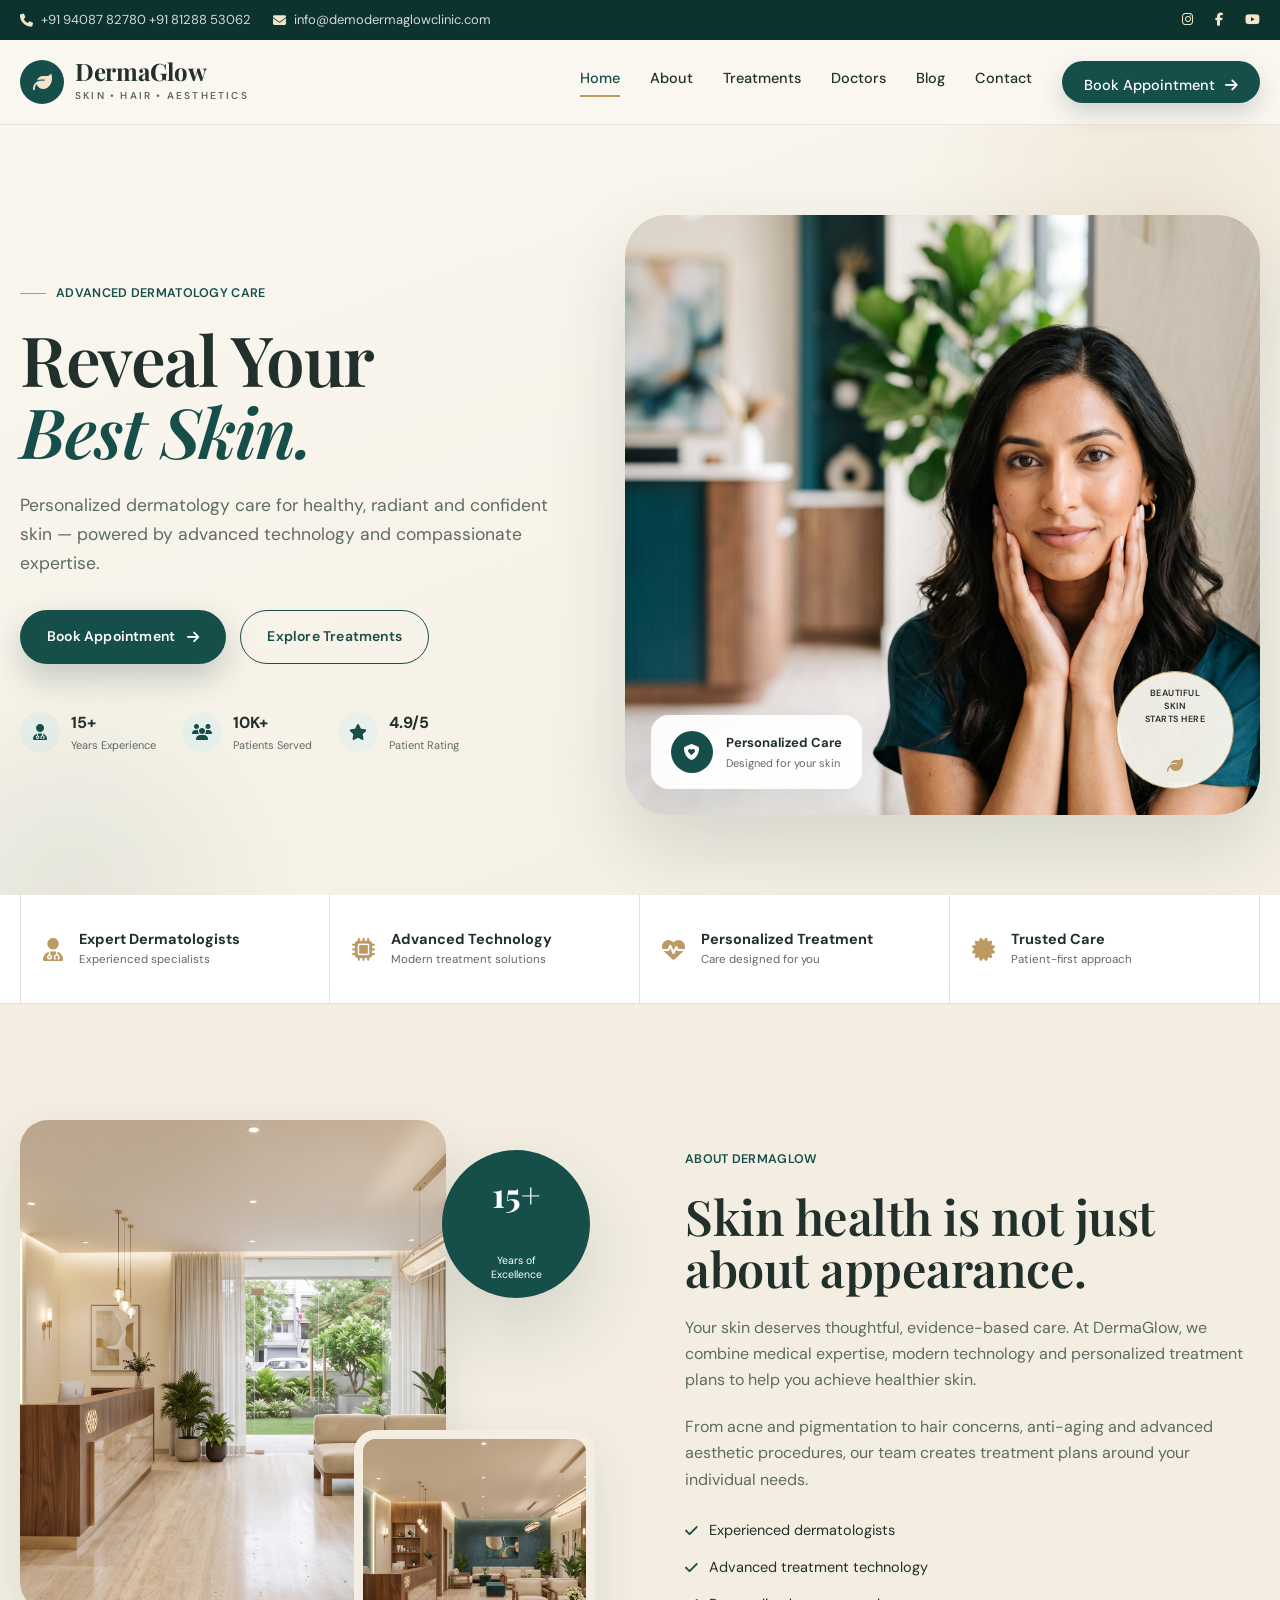
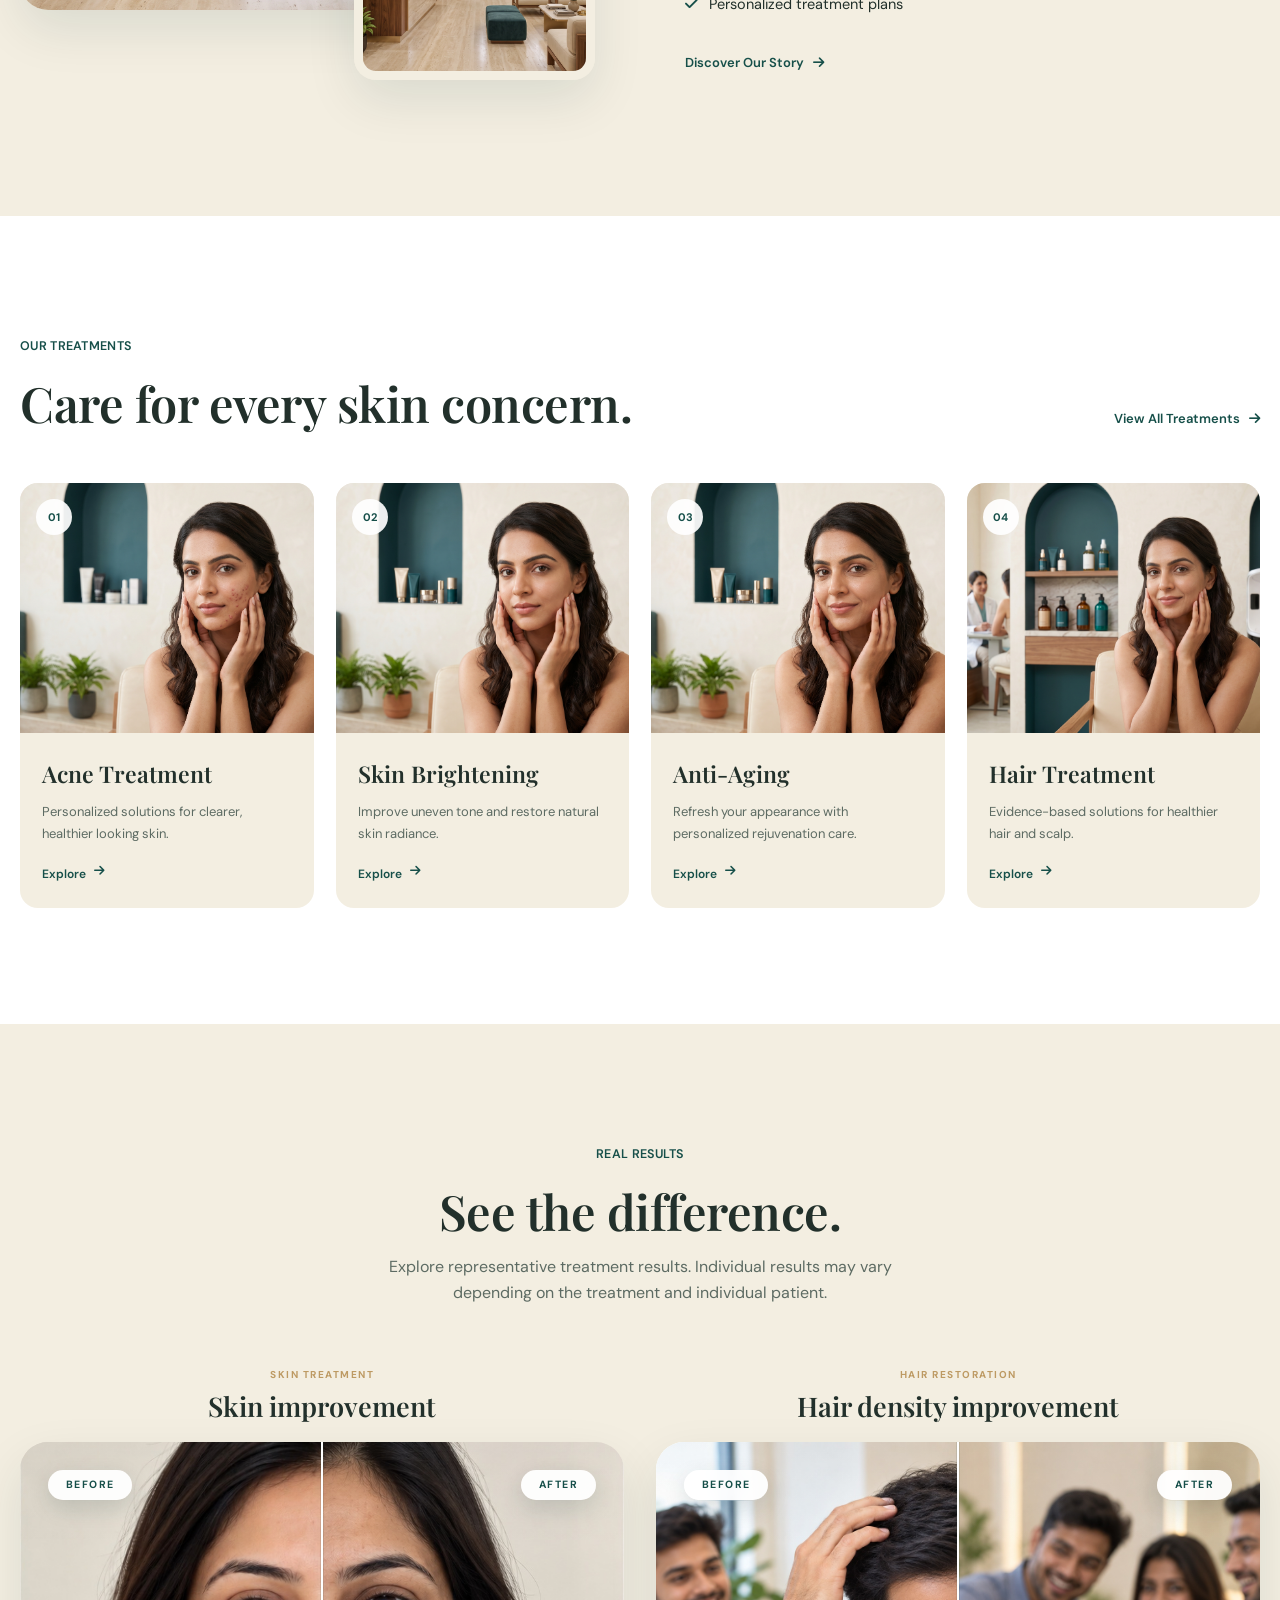
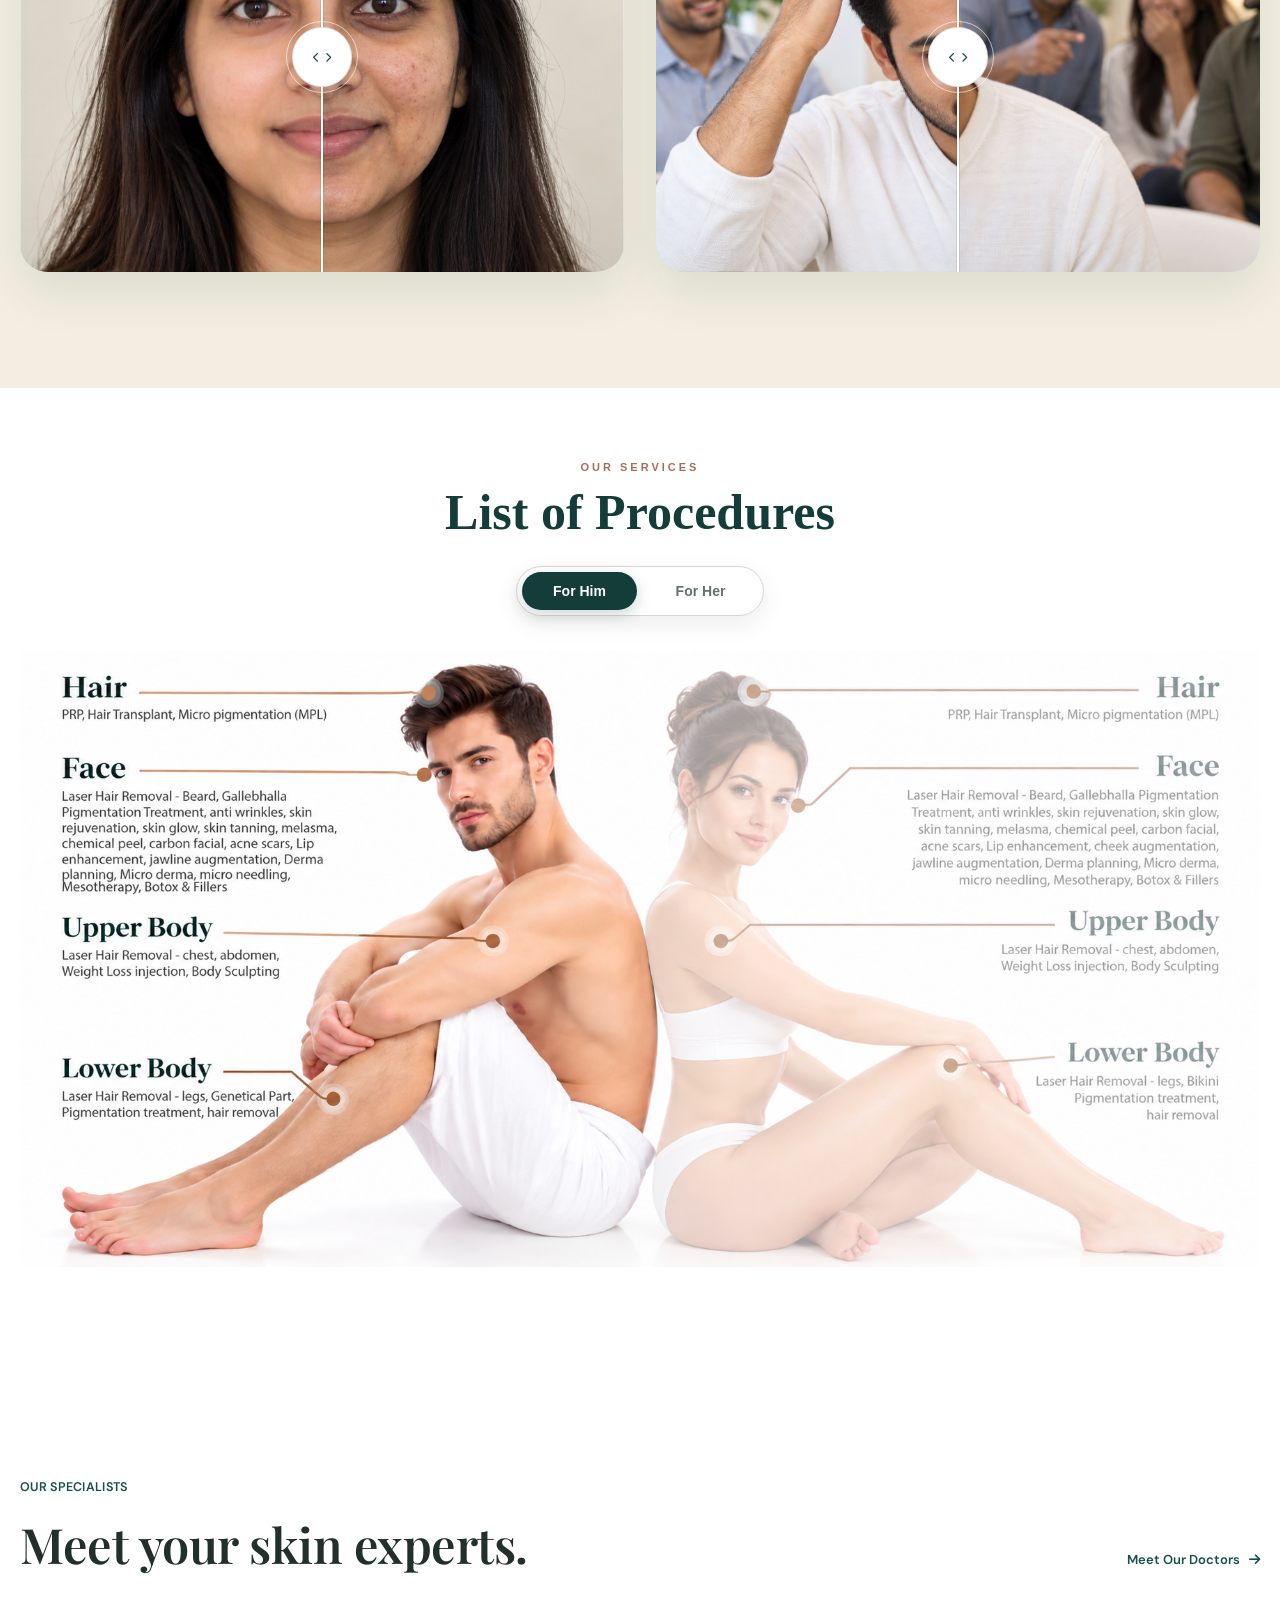
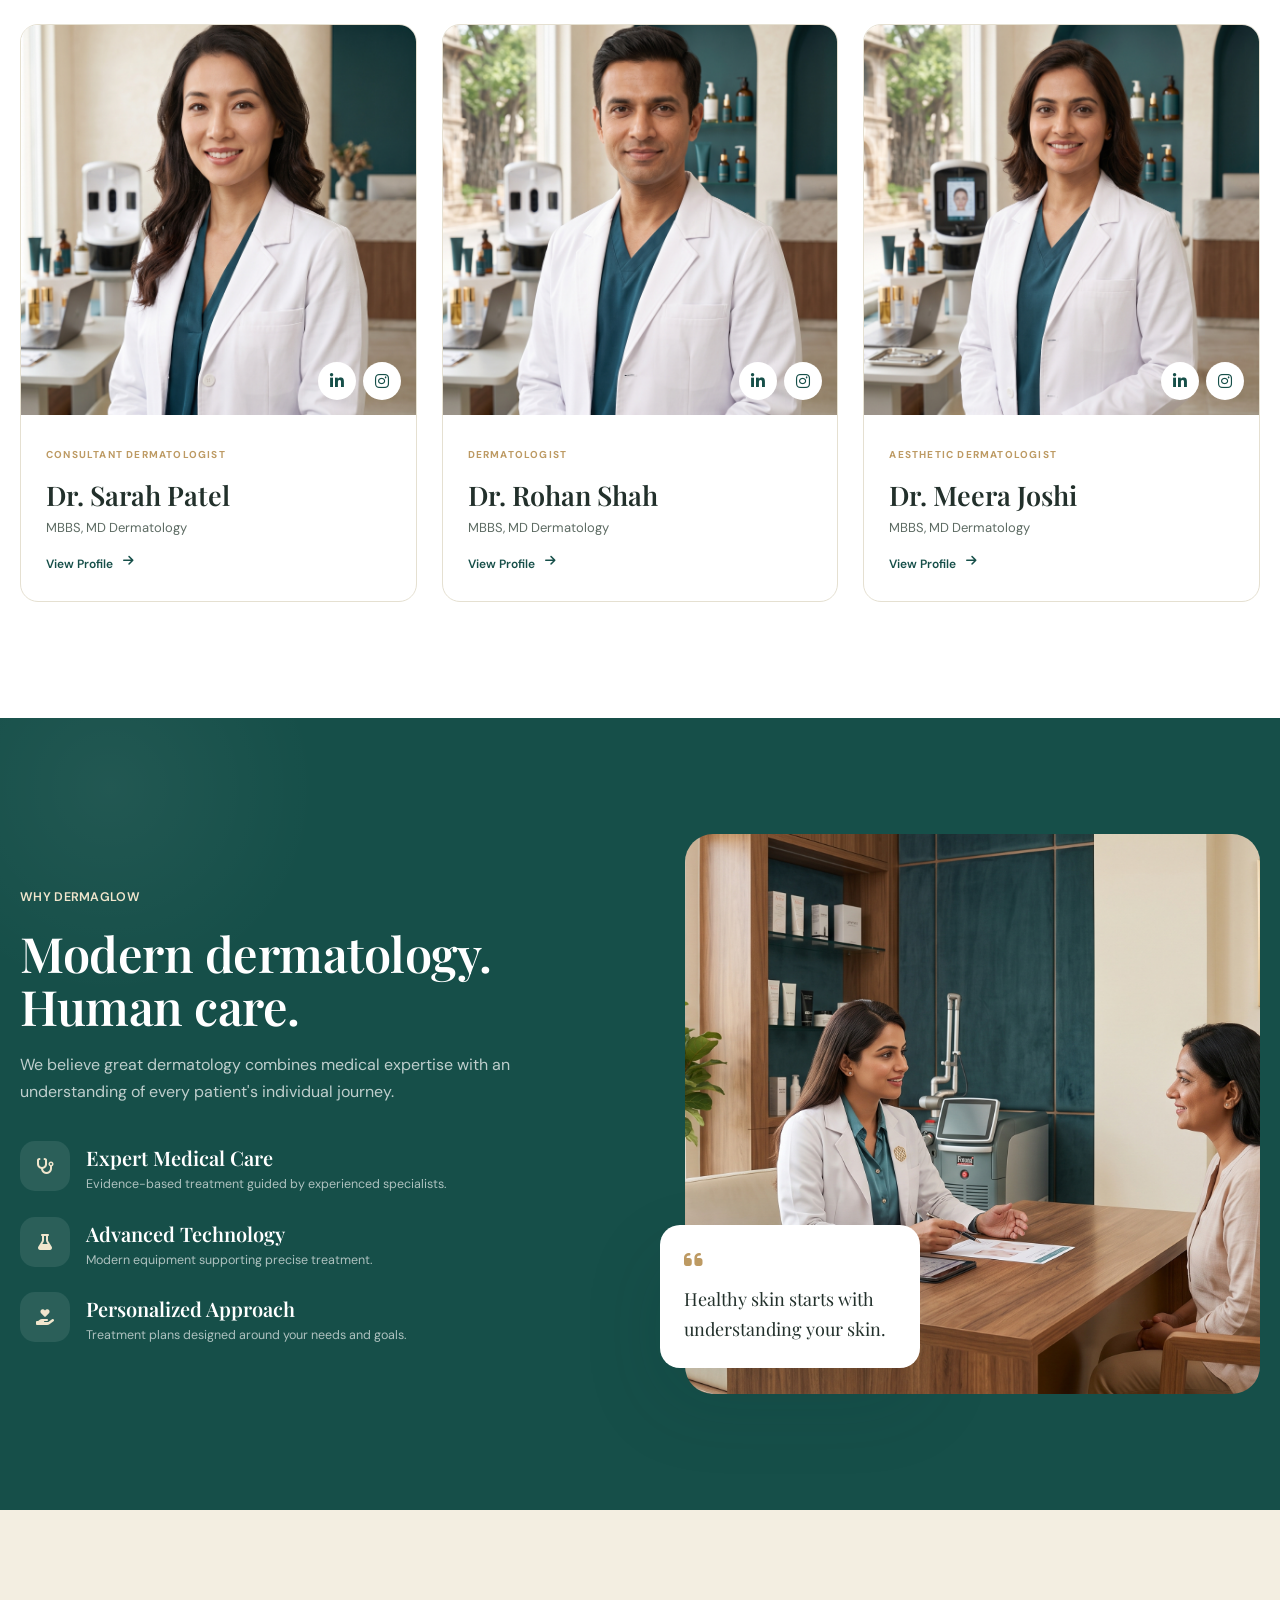
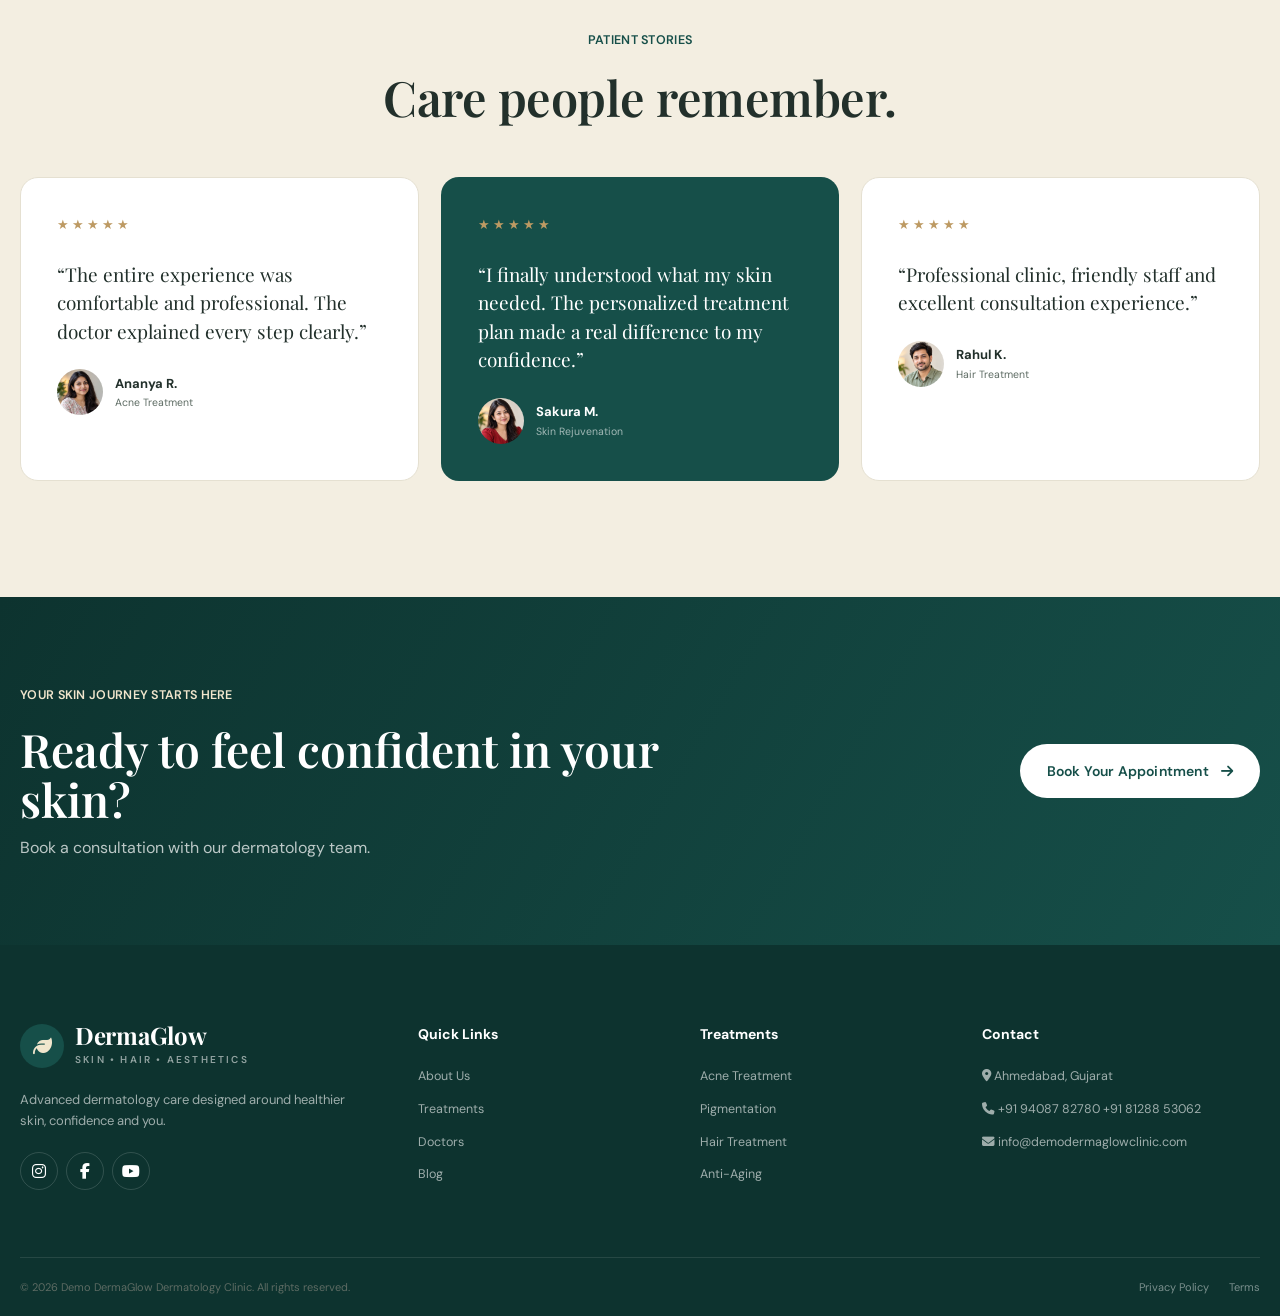
==== commit 4d5720b0: "Update DermaGlow procedure design" ====
--- a/index.html
+++ b/index.html
@@ -979,6 +979,83 @@
     </div>
 
 </section>
+<!-- =========================================================
+     PROCEDURE BODY MAP
+========================================================= -->
+<!-- =========================================================
+     DERMAGLOW PROCEDURE MAP
+========================================================= -->
+
+<section class="dg-procedures">
+
+    <div class="dg-procedures-container">
+
+        <!-- =========================================
+             TITLE
+        ========================================== -->
+
+        <div class="dg-procedures-heading">
+
+            <span class="dg-procedures-subtitle">
+                OUR SERVICES
+            </span>
+
+            <h2>
+                List of Procedures
+            </h2>
+
+        </div>
+
+
+        <!-- =========================================
+             GENDER SELECTOR
+        ========================================== -->
+
+        <div class="dg-gender-tabs">
+
+            <button
+                type="button"
+                class="dg-gender-tab active"
+                data-gender="male">
+
+                For Him
+
+            </button>
+
+
+            <button
+                type="button"
+                class="dg-gender-tab"
+                data-gender="female">
+
+                For Her
+
+            </button>
+
+        </div>
+
+
+        <!-- =========================================
+             PROCEDURE IMAGE
+        ========================================== -->
+
+        <div class="dg-procedure-image-wrapper">
+
+            <div class="dg-procedure-image-loader"></div>
+
+            <img
+                id="dgProcedureImage"
+                class="dg-procedure-image"
+                src="assets/images/before-after/him.png"
+                alt="Men dermatology procedures"
+            >
+
+        </div>
+
+    </div>
+
+</section>
+
 
 
         <!-- =========================
--- a/assets/css/style.css
+++ b/assets/css/style.css
@@ -3580,3 +3580,542 @@
     }
 
 }
+/* =========================================================
+   DERMAGLOW
+   PROCEDURE SECTION
+   NEW TOUCH STYLE GENDER SWITCH
+   FULL RESPONSIVE
+========================================================= */
+
+
+/* =========================================================
+   MAIN SECTION
+========================================================= */
+
+.dg-procedures {
+
+    width: 100%;
+
+    padding: 70px 20px 90px;
+
+    background: #ffffff;
+
+    overflow: hidden;
+
+    box-sizing: border-box;
+}
+
+
+.dg-procedures *,
+.dg-procedures *::before,
+.dg-procedures *::after {
+
+    box-sizing: border-box;
+}
+
+
+
+/* =========================================================
+   CONTAINER
+========================================================= */
+
+.dg-procedures-container {
+
+    width: 100%;
+
+    max-width: 1700px;
+
+    margin: 0 auto;
+
+}
+
+
+
+/* =========================================================
+   HEADING
+========================================================= */
+
+.dg-procedures-heading {
+
+    text-align: center;
+
+    margin-bottom: 25px;
+
+}
+
+
+.dg-procedures-subtitle {
+
+    display: block;
+
+    margin-bottom: 8px;
+
+    font-family:
+        Arial,
+        sans-serif;
+
+    font-size: 11px;
+
+    font-weight: 700;
+
+    letter-spacing: 3px;
+
+    text-transform: uppercase;
+
+    color: #a56f57;
+
+}
+
+
+.dg-procedures-heading h2 {
+
+    margin: 0;
+
+    font-family:
+        Georgia,
+        "Times New Roman",
+        serif;
+
+    font-size: clamp(32px, 4vw, 50px);
+
+    line-height: 1.15;
+
+    font-weight: 700;
+
+    color: #143d39;
+
+}
+
+
+
+/* =========================================================
+   GENDER TABS
+========================================================= */
+
+.dg-gender-tabs {
+
+    display: flex;
+
+    justify-content: center;
+
+    align-items: center;
+
+    gap: 6px;
+
+    width: max-content;
+
+    max-width: 100%;
+
+    margin: 0 auto 35px;
+
+    padding: 5px;
+
+    background: #ffffff;
+
+    border: 1px solid #ddd4ce;
+
+    border-radius: 50px;
+
+    box-shadow:
+        0 8px 25px rgba(30,25,20,.08);
+
+}
+
+
+
+/* =========================================================
+   BUTTON
+========================================================= */
+
+.dg-gender-tab {
+
+    position: relative;
+
+    min-width: 115px;
+
+    padding: 11px 28px;
+
+    border: none;
+
+    border-radius: 40px;
+
+    background: transparent;
+
+    color: #66716e;
+
+    font-family:
+        Arial,
+        sans-serif;
+
+    font-size: 14px;
+
+    font-weight: 600;
+
+    cursor: pointer;
+
+    transition:
+        all .3s ease;
+
+}
+
+
+.dg-gender-tab:hover {
+
+    color: #143d39;
+
+}
+
+
+.dg-gender-tab.active {
+
+    background: #143d39;
+
+    color: #ffffff;
+
+    box-shadow:
+        0 5px 15px rgba(20,61,57,.20);
+
+}
+
+
+
+/* =========================================================
+   IMAGE WRAPPER
+========================================================= */
+
+.dg-procedure-image-wrapper {
+
+    position: relative;
+
+    width: 100%;
+
+    max-width: 1700px;
+
+    margin: 0 auto;
+
+    overflow: hidden;
+
+    background: #ffffff;
+
+    border-radius: 4px;
+
+}
+
+
+
+/* =========================================================
+   IMAGE
+========================================================= */
+
+.dg-procedure-image {
+
+    display: block;
+
+    width: 100%;
+
+    height: auto;
+
+    max-width: 100%;
+
+    margin: 0 auto;
+
+    object-fit: contain;
+
+    object-position: center;
+
+    border: none;
+
+    outline: none;
+
+    user-select: none;
+
+    -webkit-user-drag: none;
+
+    opacity: 1;
+
+    transition:
+        opacity .35s ease,
+        transform .35s ease;
+
+}
+
+
+
+/* =========================================================
+   IMAGE CHANGE ANIMATION
+========================================================= */
+
+.dg-procedure-image.dg-changing {
+
+    opacity: 0;
+
+    transform: scale(.985);
+
+}
+
+
+
+/* =========================================================
+   DESKTOP
+========================================================= */
+
+@media (min-width: 1400px) {
+
+    .dg-procedures {
+
+        padding-left: 30px;
+
+        padding-right: 30px;
+
+    }
+
+
+    .dg-procedure-image-wrapper {
+
+        max-width: 1750px;
+
+    }
+
+}
+
+
+
+/* =========================================================
+   LAPTOP
+========================================================= */
+
+@media (max-width: 1200px) {
+
+    .dg-procedures {
+
+        padding-top: 60px;
+
+        padding-bottom: 70px;
+
+    }
+
+
+    .dg-procedure-image-wrapper {
+
+        max-width: 1150px;
+
+    }
+
+}
+
+
+
+/* =========================================================
+   TABLET
+========================================================= */
+
+@media (max-width: 992px) {
+
+    .dg-procedures {
+
+        padding: 50px 15px 60px;
+
+    }
+
+
+    .dg-procedures-heading {
+
+        margin-bottom: 20px;
+
+    }
+
+
+    .dg-gender-tabs {
+
+        margin-bottom: 25px;
+
+    }
+
+
+    .dg-procedure-image-wrapper {
+
+        width: 100%;
+
+    }
+
+
+    .dg-procedure-image {
+
+        width: 100%;
+
+        height: auto;
+
+    }
+
+}
+
+
+
+/* =========================================================
+   MOBILE
+========================================================= */
+
+@media (max-width: 768px) {
+
+    .dg-procedures {
+
+        padding: 40px 10px 50px;
+
+    }
+
+
+    .dg-procedures-heading {
+
+        margin-bottom: 18px;
+
+    }
+
+
+    .dg-procedures-subtitle {
+
+        font-size: 10px;
+
+        letter-spacing: 2px;
+
+    }
+
+
+    .dg-procedures-heading h2 {
+
+        font-size: 32px;
+
+    }
+
+
+    .dg-gender-tabs {
+
+        margin-bottom: 20px;
+
+        padding: 4px;
+
+    }
+
+
+    .dg-gender-tab {
+
+        min-width: 105px;
+
+        padding: 10px 20px;
+
+        font-size: 13px;
+
+    }
+
+
+    .dg-procedure-image-wrapper {
+
+        width: 100%;
+
+        overflow: hidden;
+
+    }
+
+
+    .dg-procedure-image {
+
+        width: 100%;
+
+        height: auto;
+
+    }
+
+}
+
+
+
+/* =========================================================
+   SMALL MOBILE
+========================================================= */
+
+@media (max-width: 480px) {
+
+    .dg-procedures {
+
+        padding: 32px 5px 40px;
+
+    }
+
+
+    .dg-procedures-heading h2 {
+
+        font-size: 28px;
+
+    }
+
+
+    .dg-gender-tabs {
+
+        width: 100%;
+
+        max-width: 280px;
+
+    }
+
+
+    .dg-gender-tab {
+
+        flex: 1;
+
+        min-width: 0;
+
+        padding: 9px 12px;
+
+        font-size: 12px;
+
+    }
+
+
+    .dg-procedure-image-wrapper {
+
+        width: 100%;
+
+    }
+
+}
+
+
+
+/* =========================================================
+   VERY SMALL PHONES
+========================================================= */
+
+@media (max-width: 360px) {
+
+    .dg-procedures-heading h2 {
+
+        font-size: 25px;
+
+    }
+
+
+    .dg-gender-tab {
+
+        font-size: 11px;
+
+        padding: 8px 10px;
+
+    }
+
+}
+
+
+
+/* =========================================================
+   REDUCE MOTION
+========================================================= */
+
+@media (prefers-reduced-motion: reduce) {
+
+    .dg-procedure-image,
+    .dg-gender-tab {
+
+        transition: none;
+
+    }
+
+}
